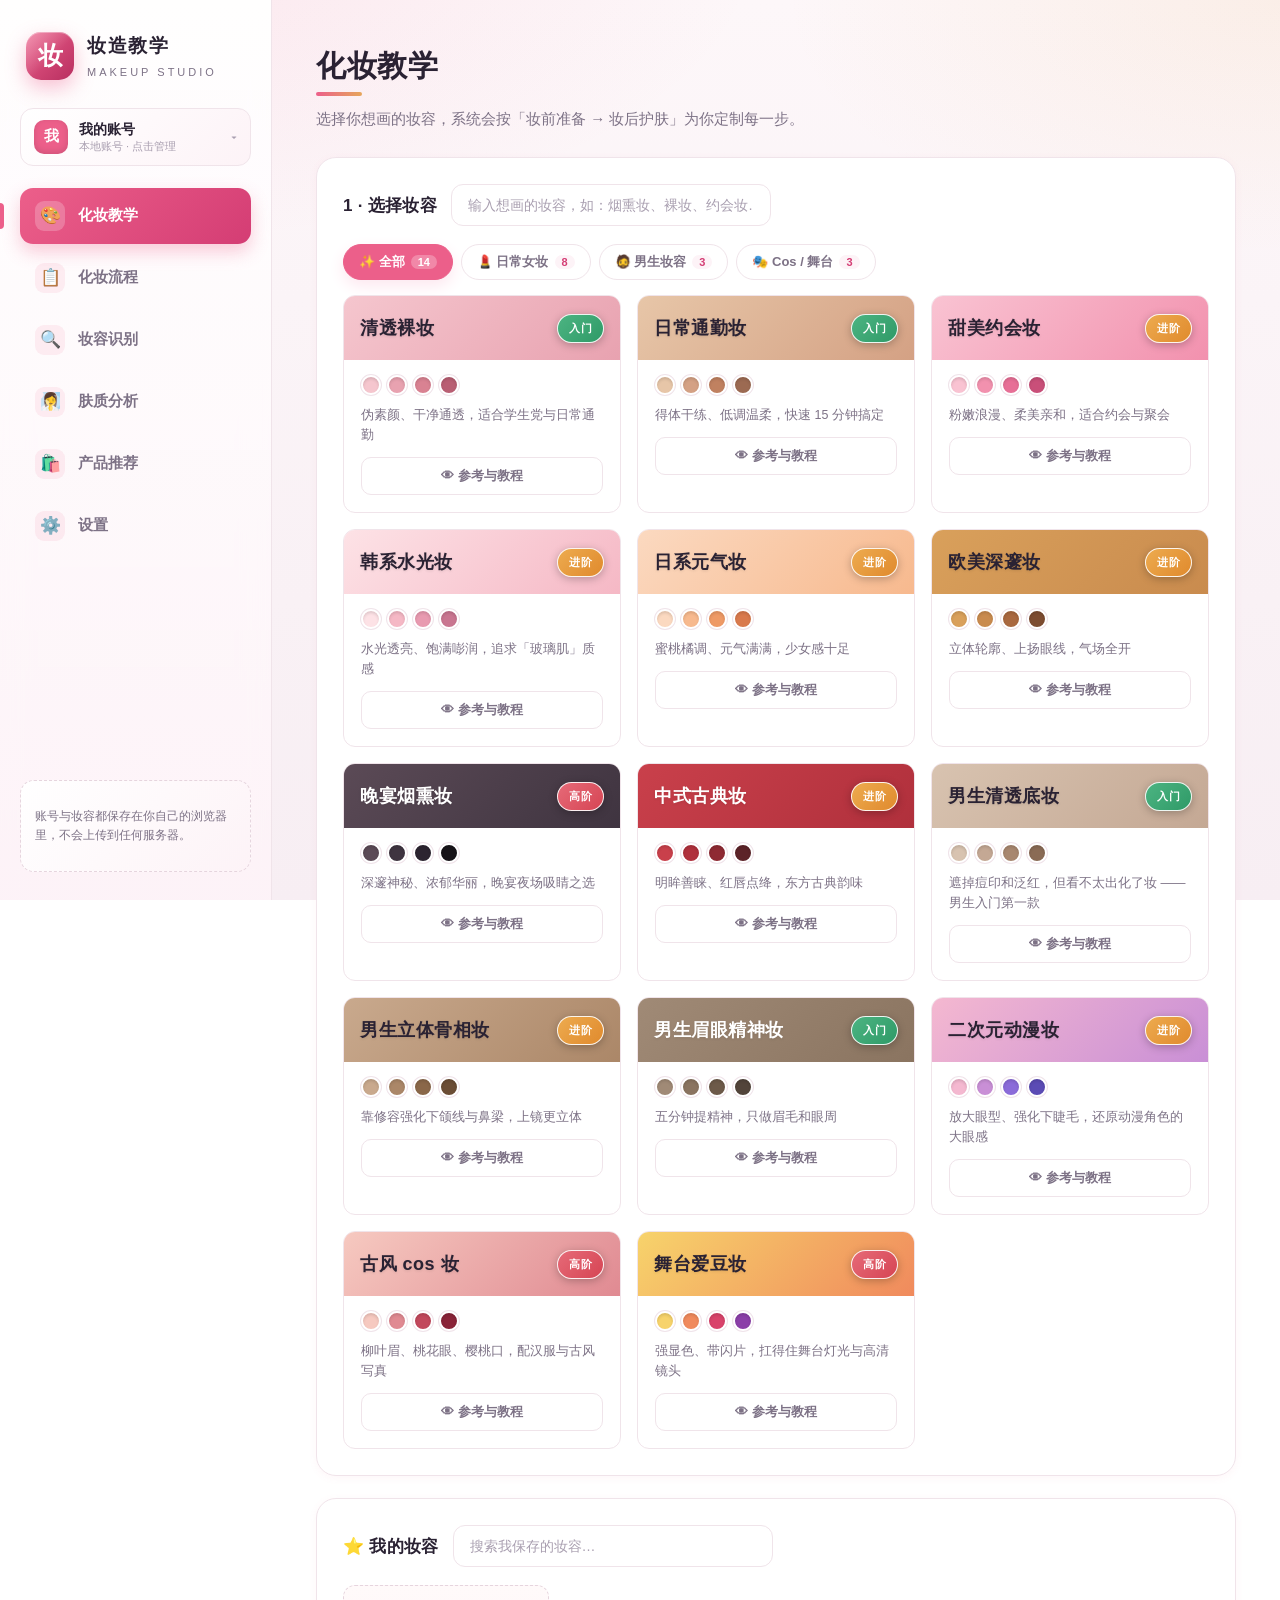
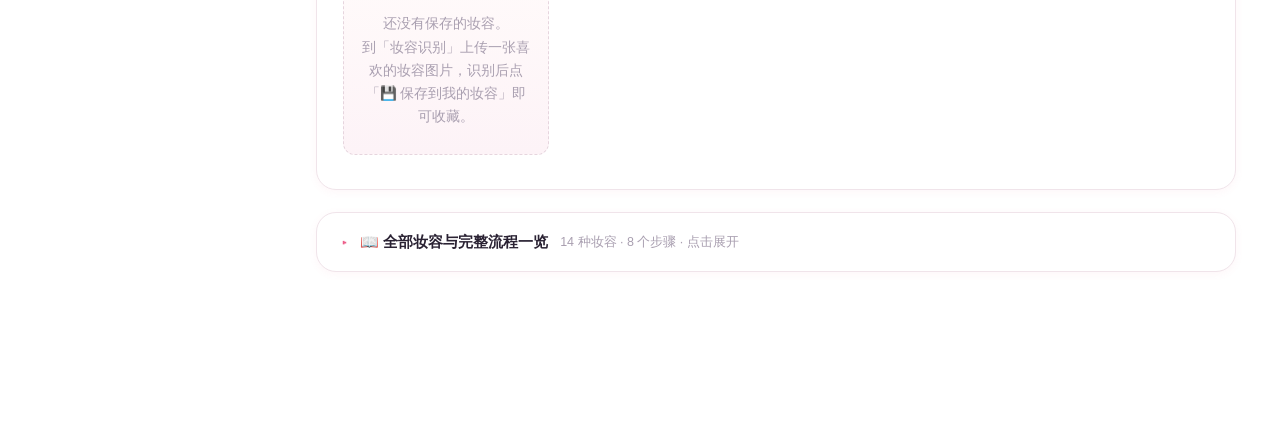
==== index.html @ 25039aab "界面主题扩到 12 套（新增蓝粉白/星空紫/薄荷绿/珊瑚红）并新增 3 种界面风格（圆润/利落/玻璃）；顺带修掉所有写死的粉色阴影与光晕，现在换主题整站配色完全跟随" ====
<!DOCTYPE html>
<html lang="zh-CN">
<head>
<meta charset="UTF-8" />
<meta name="viewport" content="width=device-width, initial-scale=1.0" />

<title>化妆教学｜妆前准备到妆后护肤完整步骤 · 妆容识别 · 肤质分析</title>
<meta name="description" content="免费化妆教学网站：从妆前准备、底妆、眉妆、眼妆、腮红修容、唇妆、定妆到妆后护肤，8 种妆容（裸妆/通勤妆/约会妆/水光妆/元气妆/欧美妆/烟熏妆/中式古典妆）分步图文教学，附公开视频。支持上传妆容图片识别风格、保存自己的妆容，上传脸部照片 + 肤质问卷生成定制方案。" />
<meta name="keywords" content="化妆教学,化妆步骤,新手化妆教程,妆前准备,底妆教程,眼妆教程,烟熏妆,裸妆,通勤妆,约会妆,韩系水光妆,中式古典妆,画眉教程,腮红修容,唇妆教程,定妆,卸妆步骤,妆后护肤,妆容识别,肤质分析,油皮化妆,干皮化妆,敏感肌化妆,妆容收藏" />
<meta name="author" content="妆 · 妆造教学" />
<meta name="robots" content="index, follow, max-image-preview:large" />
<meta name="theme-color" content="#ec5f8a" />
<meta name="format-detection" content="telephone=no" />

<!-- 部署后用 node set-domain.js https://你的域名 自动替换下面所有 https://makeup-studio-2ak.pages.dev -->
<link rel="canonical" href="https://makeup-studio-2ak.pages.dev/" />

<meta property="og:type" content="website" />
<meta property="og:site_name" content="妆 · 妆造教学" />
<meta property="og:title" content="化妆教学｜妆前准备到妆后护肤完整步骤 · 妆容识别 · 肤质分析" />
<meta property="og:description" content="8 种妆容分步图文教学，从妆前准备到妆后护肤全覆盖；支持妆容图片识别、收藏自己的妆容与肤质分析定制方案。" />
<meta property="og:url" content="https://makeup-studio-2ak.pages.dev/" />
<meta property="og:locale" content="zh_CN" />
<meta name="twitter:card" content="summary_large_image" />
<meta name="twitter:title" content="化妆教学｜从妆前准备到妆后护肤" />
<meta name="twitter:description" content="8 种妆容分步图文教学 + 妆容识别 + 肤质分析定制方案。" />

<link rel="icon" type="image/svg+xml" href="favicon.svg" />
<link rel="apple-touch-icon" href="favicon.svg" />
<link rel="stylesheet" href="styles.css" />
<script>
/* 尽早套用上次选的主题与界面风格，避免刷新时先闪一下默认样式。
   app.js 加载后还会再套一次（那里是权威来源）。 */
(function () {
  try {
    var accs = JSON.parse(localStorage.getItem('makeup_accounts_v1') || 'null');
    if (!accs || !accs.currentId) return;
    var ud = JSON.parse(localStorage.getItem('makeup_userdata_v1_' + accs.currentId) || 'null');
    var p = (ud && ud.prefs) || {};
    var r = document.documentElement;
    if (p.theme && p.theme !== 'rose') r.setAttribute('data-theme', p.theme);
    if (p.uiStyle && p.uiStyle !== 'soft') r.setAttribute('data-style', p.uiStyle);
  } catch (e) { /* 存储不可用时忽略 */ }
})();
</script>

<script type="application/ld+json">
{
  "@context": "https://schema.org",
  "@graph": [
    {
      "@type": "WebSite",
      "name": "妆 · 妆造教学",
      "alternateName": "化妆教学网站",
      "description": "从妆前准备到妆后护肤的完整化妆教学，含 8 种妆容分步图文、妆容识别、妆容收藏与肤质分析。",
      "inLanguage": "zh-CN",
      "url": "https://makeup-studio-2ak.pages.dev/"
    },
    {
      "@type": "WebApplication",
      "name": "妆 · 妆造教学",
      "applicationCategory": "LifestyleApplication",
      "operatingSystem": "Web",
      "inLanguage": "zh-CN",
      "description": "化妆分步教学、妆容风格识别、妆容收藏与肤质分析定制方案。",
      "offers": { "@type": "Offer", "price": "0", "priceCurrency": "CNY" }
    },
    {
      "@type": "HowTo",
      "name": "完整化妆流程：从妆前准备到妆后护肤",
      "description": "新手也能跟着做的八步化妆流程，每一步都有要点与贴士。",
      "inLanguage": "zh-CN",
      "totalTime": "PT40M",
      "step": [
        { "@type": "HowToStep", "position": 1, "name": "妆前准备", "text": "温和清洁后做好补水保湿，涂抹足量防晒，再用妆前乳打底，让后续底妆服帖持久。" },
        { "@type": "HowToStep", "position": 2, "name": "底妆", "text": "用美妆蛋少量多次上粉底，局部遮瑕黑眼圈与痘印，最后用散粉或蜜粉饼定妆。" },
        { "@type": "HowToStep", "position": 3, "name": "眉妆", "text": "梳理眉形后顺毛流描画，眉头浅眉尾深，用染眉膏或眉胶定型。" },
        { "@type": "HowToStep", "position": 4, "name": "眼妆", "text": "眼部打底后由浅到深晕染眼影，画内眼线并适度拉长眼尾，夹翘睫毛刷睫毛膏。" },
        { "@type": "HowToStep", "position": 5, "name": "腮红修容", "text": "在发际线、颧骨下方与下颌线扫修容，苹果肌上腮红，鼻梁与颧骨点高光。" },
        { "@type": "HowToStep", "position": 6, "name": "唇妆", "text": "润唇打底后勾勒唇形，从唇心向外上色并晕开，可叠涂制造层次。" },
        { "@type": "HowToStep", "position": 7, "name": "定妆收尾", "text": "距离面部 15-20cm 喷定妆喷雾，整体检查色差与对称度后局部补妆。" },
        { "@type": "HowToStep", "position": 8, "name": "妆后护肤", "text": "用眼唇卸妆液与卸妆油彻底卸妆，二次清洁后及时补水舒缓，夜间加强修护。" }
      ]
    }
  ]
}
</script>
</head>
<body>
<div class="app">
  <!-- 侧边导航 -->
  <aside class="sidebar" id="sidebar">
    <div class="brand">
      <div class="brand-logo">妆</div>
      <div class="brand-text">
        <h1>妆造教学</h1>
        <p>Makeup Studio</p>
      </div>
    </div>

    <!-- 本地账号切换 -->
    <button class="account-current" id="account-current" title="点击管理账号">
      <span class="account-avatar" id="account-avatar">我</span>
      <span class="account-meta">
        <b id="account-name">我的账号</b>
        <small>本地账号 · 点击管理</small>
      </span>
      <span class="account-caret">▾</span>
    </button>

    <nav class="nav">
      <button class="nav-item active" data-view="teach">
        <span class="nav-icon">🎨</span> 化妆教学
      </button>
      <button class="nav-item" data-view="process">
        <span class="nav-icon">📋</span> 化妆流程
      </button>
      <button class="nav-item" data-view="recognize">
        <span class="nav-icon">🔍</span> 妆容识别
      </button>
      <button class="nav-item" data-view="analysis">
        <span class="nav-icon">🧖‍♀️</span> 肤质分析
      </button>
      <button class="nav-item" data-view="shop">
        <span class="nav-icon">🛍️</span> 产品推荐
      </button>
      <button class="nav-item" data-view="settings">
        <span class="nav-icon">⚙️</span> 设置
      </button>
    </nav>

    <div class="sidebar-foot">
      <p>账号与妆容都保存在你自己的浏览器里，不会上传到任何服务器。</p>
    </div>
  </aside>

  <!-- 主内容 -->
  <main class="main">
    <!-- 教学视图 -->
    <section class="view active" id="view-teach">
      <div class="page-head">
        <h2>化妆教学</h2>
        <p class="sub">选择你想画的妆容，系统会按「妆前准备 → 妆后护肤」为你定制每一步。</p>
      </div>

      <!-- 选妆 -->
      <div class="card" id="look-picker">
        <div class="card-title">
          <h3>1 · 选择妆容</h3>
          <input type="text" id="look-search" class="input search" placeholder="输入想画的妆容，如：烟熏妆、裸妆、约会妆…" />
        </div>
        <div class="look-tabs" id="look-tabs"></div>
        <div class="look-grid" id="look-grid"></div>
      </div>

      <!-- 我的妆容 -->
      <div class="card" id="my-looks-card">
        <div class="card-title">
          <h3>⭐ 我的妆容</h3>
          <input type="text" id="my-look-search" class="input search" placeholder="搜索我保存的妆容…" />
        </div>
        <div class="my-looks-grid" id="my-looks-grid"></div>
        <p class="hint" id="my-looks-hint"></p>
      </div>

      <!-- 教学流程 -->
      <div class="card hidden" id="teaching-panel">
        <div class="teach-head">
          <div>
            <h3 id="teach-look-name">妆容名称</h3>
            <p id="teach-look-meta" class="sub"></p>
          </div>
          <div class="teach-actions">
            <button class="btn ghost" id="btn-preview-current">👁 参考图与教程</button>
          </div>
        </div>
        <div class="look-intro" id="teach-look-intro"></div>
        <div class="palette-row" id="teach-palette"></div>
        <div class="tut-strip" id="teach-tutorials"></div>
        <div class="aid-bar" id="aid-bar"></div>
        <div class="stage-tabs" id="stage-tabs"></div>
        <div id="stage-content"></div>
        <div class="stage-nav">
          <button class="btn ghost" id="btn-prev">← 上一步</button>
          <div class="stage-progress" id="stage-progress"></div>
          <button class="btn primary" id="btn-next">下一步 →</button>
        </div>
      </div>

      <!-- 新手通用技巧 -->
      <div class="card hidden" id="tips-card"></div>

      <!-- 购物清单（按当前妆容生成） -->
      <div class="card hidden" id="shop-card"></div>

      <!-- SEO-OVERVIEW:START -->
<details class="seo-fold">
  <summary>
    <span class="seo-fold-title">📖 全部妆容与完整流程一览</span>
    <span class="seo-fold-sub">14 种妆容 · 8 个步骤 · 点击展开</span>
  </summary>
  <div class="seo-overview" id="overview">
  <h4 class="ov-h">八种妆容风格</h4>
  <div class="ov-looks">
    <article class="ov-look">
      <div class="ov-look-band" style="background:linear-gradient(135deg,#f5c6ce,#e8a2b0)"></div>
      <div class="ov-look-body">
        <h5>清透裸妆 <small>Natural / No-Makeup</small></h5>
        <p class="ov-tag">伪素颜、干净通透，适合学生党与日常通勤</p>
        <p class="ov-desc">弱化色彩、突出皮肤本身的清透感，讲究「看似没画、气色很好」。</p>
        <p class="ov-meta">难度：入门 ｜ 适合：上学 / 上班 / 见长辈</p>
        <p class="ov-eco">配色：#f5c6ce · #e8a2b0 · #d98292 · #b95f73</p>
      </div>
    </article>
    <article class="ov-look">
      <div class="ov-look-band" style="background:linear-gradient(135deg,#e7c6a8,#d4a184)"></div>
      <div class="ov-look-body">
        <h5>日常通勤妆 <small>Daily Office</small></h5>
        <p class="ov-tag">得体干练、低调温柔，快速 15 分钟搞定</p>
        <p class="ov-desc">大地色系为主，强调精神气与亲和力，耐看又不出错。</p>
        <p class="ov-meta">难度：入门 ｜ 适合：上班 / 面试 / 商务场合</p>
        <p class="ov-eco">配色：#e7c6a8 · #d4a184 · #c08160 · #9c6a52</p>
      </div>
    </article>
    <article class="ov-look">
      <div class="ov-look-band" style="background:linear-gradient(135deg,#f9c3d2,#f291ae)"></div>
      <div class="ov-look-body">
        <h5>甜美约会妆 <small>Sweet Date</small></h5>
        <p class="ov-tag">粉嫩浪漫、柔美亲和，适合约会与聚会</p>
        <p class="ov-desc">以粉色、珊瑚色为主，营造温柔甜美的氛围感。</p>
        <p class="ov-meta">难度：进阶 ｜ 适合：约会 / 聚会 / 拍照</p>
        <p class="ov-eco">配色：#f9c3d2 · #f291ae · #e76f96 · #c94f79</p>
      </div>
    </article>
    <article class="ov-look">
      <div class="ov-look-band" style="background:linear-gradient(135deg,#fde2e6,#f5b8c5)"></div>
      <div class="ov-look-body">
        <h5>韩系水光妆 <small>Korean Glass Skin</small></h5>
        <p class="ov-tag">水光透亮、饱满嘭润，追求「玻璃肌」质感</p>
        <p class="ov-desc">核心是光泽感底妆，配上低饱和粉调与饱满唇色，减龄又显嫩。</p>
        <p class="ov-meta">难度：进阶 ｜ 适合：日常 / 约会 / 上镜</p>
        <p class="ov-eco">配色：#fde2e6 · #f5b8c5 · #e89ab0 · #c97590</p>
      </div>
    </article>
    <article class="ov-look">
      <div class="ov-look-band" style="background:linear-gradient(135deg,#fbd9c0,#f7b98e)"></div>
      <div class="ov-look-body">
        <h5>日系元气妆 <small>Japanese Genki</small></h5>
        <p class="ov-tag">蜜桃橘调、元气满满，少女感十足</p>
        <p class="ov-desc">以蜜桃、珊瑚橘为主，眼下腮红是灵魂，可爱又元气。</p>
        <p class="ov-meta">难度：进阶 ｜ 适合：日常 / 出行 / 拍照</p>
        <p class="ov-eco">配色：#fbd9c0 · #f7b98e · #ee9a66 · #d97a4d</p>
      </div>
    </article>
    <article class="ov-look">
      <div class="ov-look-band" style="background:linear-gradient(135deg,#d9a05b,#c98b4e)"></div>
      <div class="ov-look-body">
        <h5>欧美深邃妆 <small>Western Glam</small></h5>
        <p class="ov-tag">立体轮廓、上扬眼线，气场全开</p>
        <p class="ov-desc">强调骨骼感与轮廓，古铜色眼影+上扬眼线+裸唇是经典公式。</p>
        <p class="ov-meta">难度：进阶 ｜ 适合：派对 / 街拍 / 舞台</p>
        <p class="ov-eco">配色：#d9a05b · #c98b4e · #a9683f · #7d4c30</p>
      </div>
    </article>
    <article class="ov-look">
      <div class="ov-look-band" style="background:linear-gradient(135deg,#5b4a56,#3f3440)"></div>
      <div class="ov-look-body">
        <h5>晚宴烟熏妆 <small>Smokey Evening</small></h5>
        <p class="ov-tag">深邃神秘、浓郁华丽，晚宴夜场吸睛之选</p>
        <p class="ov-desc">以黑、灰、深棕等深色层层晕染，打造神秘深邃的烟熏效果。</p>
        <p class="ov-meta">难度：高阶 ｜ 适合：晚宴 / 派对 / 夜场</p>
        <p class="ov-eco">配色：#5b4a56 · #3f3440 · #2c2430 · #181419</p>
      </div>
    </article>
    <article class="ov-look">
      <div class="ov-look-band" style="background:linear-gradient(135deg,#c9404b,#b0303c)"></div>
      <div class="ov-look-body">
        <h5>中式古典妆 <small>Chinese Classical</small></h5>
        <p class="ov-tag">明眸善睐、红唇点绛，东方古典韵味</p>
        <p class="ov-desc">以朱红、绛红为主，眉若远山、唇似点绛，端庄明艳。</p>
        <p class="ov-meta">难度：进阶 ｜ 适合：汉服 / 国风 / 拍摄 / 舞台</p>
        <p class="ov-eco">配色：#c9404b · #b0303c · #8f2a33 · #5c2328</p>
      </div>
    </article>
    <article class="ov-look">
      <div class="ov-look-band" style="background:linear-gradient(135deg,#d8c3b0,#c4a894)"></div>
      <div class="ov-look-body">
        <h5>男生清透底妆 <small>Men&#39;s Natural Base</small></h5>
        <p class="ov-tag">遮掉痘印和泛红，但看不太出化了妆 —— 男生入门第一款</p>
        <p class="ov-desc">男生底妆的目标不是「变白」，而是把肤色拉匀、把痘印和红血丝压下去，保留皮肤本来的质感和男性化的哑光感。</p>
        <p class="ov-meta">难度：入门 ｜ 适合：日常 / 上课 / 面试 / 证件照</p>
        <p class="ov-eco">配色：#d8c3b0 · #c4a894 · #a8876f · #8a6b55</p>
      </div>
    </article>
    <article class="ov-look">
      <div class="ov-look-band" style="background:linear-gradient(135deg,#c9a98d,#ab8768)"></div>
      <div class="ov-look-body">
        <h5>男生立体骨相妆 <small>Men&#39;s Contour / Bone Structure</small></h5>
        <p class="ov-tag">靠修容强化下颌线与鼻梁，上镜更立体</p>
        <p class="ov-desc">用阴影重塑面部结构：压下颌线、收颧骨、加深鼻影。核心是「看不出修容痕迹，只觉得脸更立体」。</p>
        <p class="ov-meta">难度：进阶 ｜ 适合：拍照 / 上镜 / 舞台 / 婚礼</p>
        <p class="ov-eco">配色：#c9a98d · #ab8768 · #8a6749 · #6b4d35</p>
      </div>
    </article>
    <article class="ov-look">
      <div class="ov-look-band" style="background:linear-gradient(135deg,#a08a76,#8a7460)"></div>
      <div class="ov-look-body">
        <h5>男生眉眼精神妆 <small>Men&#39;s Brow &amp; Eye</small></h5>
        <p class="ov-tag">五分钟提精神，只做眉毛和眼周</p>
        <p class="ov-desc">最省事的男生妆容：不碰底妆，只把眉毛修干净、眼周压一压，气色立刻不一样。</p>
        <p class="ov-meta">难度：入门 ｜ 适合：上班 / 面试 / 见客户 / 熬夜后</p>
        <p class="ov-eco">配色：#a08a76 · #8a7460 · #6d5a49 · #52443a</p>
      </div>
    </article>
    <article class="ov-look">
      <div class="ov-look-band" style="background:linear-gradient(135deg,#f4b8d0,#c98fd6)"></div>
      <div class="ov-look-body">
        <h5>二次元动漫妆 <small>Anime / 2D Cosplay</small></h5>
        <p class="ov-tag">放大眼型、强化下睫毛，还原动漫角色的大眼感</p>
        <p class="ov-desc">动漫角色的眼睛占脸比例远大于真人，所以这款妆的核心是「把眼睛做成两倍大」，同时靠修容把脸收小。</p>
        <p class="ov-meta">难度：进阶 ｜ 适合：漫展 / 角色扮演 / 动漫写真</p>
        <p class="ov-eco">配色：#f4b8d0 · #c98fd6 · #8b6bd9 · #5b4bb5</p>
      </div>
    </article>
    <article class="ov-look">
      <div class="ov-look-band" style="background:linear-gradient(135deg,#f6c9c0,#e08a92)"></div>
      <div class="ov-look-body">
        <h5>古风 cos 妆 <small>Chinese Historical Cosplay</small></h5>
        <p class="ov-tag">柳叶眉、桃花眼、樱桃口，配汉服与古风写真</p>
        <p class="ov-desc">中式古典审美的三件套：细长的柳叶眉、上挑的桃花眼、小巧的樱桃口 —— 和现代妆的「大眼嘟嘟唇」正好相反。</p>
        <p class="ov-meta">难度：高阶 ｜ 适合：古风cos / 汉服活动 / 国风摄影</p>
        <p class="ov-eco">配色：#f6c9c0 · #e08a92 · #c2485c · #8a2338</p>
      </div>
    </article>
    <article class="ov-look">
      <div class="ov-look-band" style="background:linear-gradient(135deg,#f7d36b,#f08a5d)"></div>
      <div class="ov-look-body">
        <h5>舞台爱豆妆 <small>Stage Idol</small></h5>
        <p class="ov-tag">强显色、带闪片，扛得住舞台灯光与高清镜头</p>
        <p class="ov-desc">舞台灯会把颜色吃掉一大半，所以这款妆的关键是「比日常浓一倍」：显色度、闪片、定妆全部拉满。</p>
        <p class="ov-meta">难度：高阶 ｜ 适合：舞台演出 / 应援 / 拍视频 / 直播</p>
        <p class="ov-eco">配色：#f7d36b · #f08a5d · #d9436b · #8b3fa8</p>
      </div>
    </article>
  </div>
  <h4 class="ov-h">完整化妆流程（8 步）</h4>
  <div class="ov-stages">
    <article class="ov-stage">
      <h5>1. 🧴 妆前准备</h5>
      <p class="ov-intro">干净的底子是妆容服帖持久的前提。妆前核心是「清洁 → 保湿 → 防晒 → 妆前乳」，做好这四步，后续底妆才不易卡粉、脱妆。</p>
      <ol>
        <li><b>温和清洁</b>：用与肤质匹配的洁面产品洗去油脂与灰尘，水温接近体温即可。 <i>（贴士：干皮晨间可用清水，避免过度清洁破坏屏障。）</i></li>
        <li><b>补水保湿</b>：依次使用化妆水、精华、乳液或面霜，让皮肤喝饱水、保持柔软。 <i>（贴士：起皮处可用湿敷或补水面膜急救，妆前敷 5–10 分钟即可。）</i></li>
        <li><b>防晒隔离</b>：出门前涂足量防晒（约一元硬币大小），等待成膜后再上底妆。 <i>（贴士：防晒是抗老与防暗沉的第一道防线，四季都要涂。）</i></li>
        <li><b>妆前乳打底</b>：根据需求选择控油、保湿或填毛孔型妆前乳，局部或全脸薄涂。 <i>（贴士：油皮涂 T 区控油款，干皮全脸保湿款，毛孔粗大处用平滑款。）</i></li>
      </ol>
      <p class="ov-meta">所需产品：温和洁面、化妆水、精华、乳液/面霜、防晒霜、妆前乳</p>
    </article>
    <article class="ov-stage">
      <h5>2. 🧏 底妆</h5>
      <p class="ov-intro">底妆追求「自然、均匀、服帖」。少量多次是铁律，宁可薄涂叠加，也不要一次上厚导致假面。</p>
      <ol>
        <li><b>粉底 / 气垫</b>：用美妆蛋或粉底刷，从面中向外轻拍推开，少量多次叠加。 <i>（贴士：脖子与下颌衔接处要自然过渡，避免色差。）</i></li>
        <li><b>遮瑕</b>：用遮瑕液点涂黑眼圈、痘印、鼻翼泛红等位置，指腹或小刷子晕开。 <i>（贴士：遮黑眼圈用比粉底亮半号的色，痘印用与肤色一致的色。）</i></li>
        <li><b>定妆</b>：用散粉或蜜粉饼轻扫全脸，重点按压易出油的 T 区。 <i>（贴士：干皮可用「轻扫不厚压」，或用定妆喷雾替代散粉。）</i></li>
      </ol>
      <p class="ov-meta">所需产品：粉底液/气垫、遮瑕液、散粉/蜜粉饼、美妆蛋/粉底刷</p>
    </article>
    <article class="ov-stage">
      <h5>3. ✏️ 眉妆</h5>
      <p class="ov-intro">眉毛决定五官的神态与精气神。先用眉刷梳理，再顺着毛流描画，前浅后深更自然。</p>
      <ol>
        <li><b>修整眉形</b>：用眉刷梳理，修去杂毛，确定眉头、眉峰、眉尾三点位置。 <i>（贴士：眉头与鼻翼对齐，眉峰在瞳孔外侧，眉尾在鼻翼-眼尾延长线上。）</i></li>
        <li><b>描画填充</b>：用眉笔或眉粉顺毛流一笔笔填充，眉尾略深、眉头略浅。 <i>（贴士：颜色比发色浅一个色号更柔和自然。）</i></li>
        <li><b>定型整理</b>：用染眉膏或透明眉胶顺刷，让眉毛服帖、颜色统一。 <i>（贴士：染发的人可选与发色相近的染眉膏。）</i></li>
      </ol>
      <p class="ov-meta">所需产品：眉笔、眉粉、染眉膏/眉胶、眉刷</p>
    </article>
    <article class="ov-stage">
      <h5>4. 👁️ 眼妆</h5>
      <p class="ov-intro">眼妆是妆容的灵魂。由浅到深层层晕染，眼线与睫毛负责放大双眼，讲究「过渡自然、不显脏」。</p>
      <ol>
        <li><b>眼影打底</b>：先在眼皮涂一层眼部打底或浅色打底眼影，让后续颜色更显色持久。 <i>（贴士：打底可遮盖眼皮暗沉，也让眼影更均匀。）</i></li>
        <li><b>铺色与晕染</b>：浅色大面积铺在眼窝，主色加深眼尾，深色贴着眼线根部小范围晕染。 <i>（贴士：每次少量取粉、抖掉余粉，用干净刷子晕开边界。）</i></li>
        <li><b>眼线</b>：沿睫毛根部画内眼线，眼尾可轻微拉长，营造神采。 <i>（贴士：新手先用眼线胶笔或深色眼影代替眼线液，更易掌控。）</i></li>
        <li><b>睫毛</b>：夹翘睫毛后刷睫毛膏，也可贴假睫毛放大双眼。 <i>（贴士：睫毛膏以 Z 字型从根部向上刷，避免结块苍蝇腿。）</i></li>
      </ol>
      <p class="ov-meta">所需产品：眼部打底、眼影盘、眼线笔/眼线液、睫毛夹、睫毛膏、假睫毛</p>
    </article>
    <article class="ov-stage">
      <h5>5. 🍑 腮红修容</h5>
      <p class="ov-intro">修容塑造立体感，腮红提升气色，高光点睛提亮。三者结合能让脸型更精致、更有元气。</p>
      <ol>
        <li><b>修容</b>：在发际线、颧骨下方、下颌线扫上修容，增强轮廓立体感。 <i>（贴士：少量多次，避免出现明显的色块边界。）</i></li>
        <li><b>腮红</b>：微笑找到苹果肌，从中间向外轻扫腮红，颜色自然融入肤色。 <i>（贴士：不同脸型腮红位置不同：圆脸斜向上扫，长脸横扫苹果肌。）</i></li>
        <li><b>高光</b>：在鼻梁、眉骨、颧骨最高点、唇峰轻扫高光，提升立体光泽。 <i>（贴士：高光宜少量，油皮可只在局部点睛。）</i></li>
      </ol>
      <p class="ov-meta">所需产品：修容粉/膏、腮红、高光、斜角刷</p>
    </article>
    <article class="ov-stage">
      <h5>6. 💄 唇妆</h5>
      <p class="ov-intro">唇妆为妆容定调。先做好唇部打底保湿，再用唇线或唇刷勾勒，颜色才能饱满持久。</p>
      <ol>
        <li><b>唇部打底</b>：先涂润唇膏软化死皮，再用遮瑕或粉底弱化唇周边缘。 <i>（贴士：干裂起皮可先用温热毛巾敷唇再轻轻去角质。）</i></li>
        <li><b>勾勒唇形</b>：用唇线笔或唇刷描出唇形，可微调唇峰与唇缘。 <i>（贴士：唇形不对称可借唇线稍作矫正。）</i></li>
        <li><b>上色叠加</b>：从唇心向外涂抹口红或唇釉，抿唇均匀，可叠涂制造层次。 <i>（贴士：先点涂再晕开，比直接满涂更自然、更持久。）</i></li>
      </ol>
      <p class="ov-meta">所需产品：润唇膏、唇线笔、口红/唇釉、唇刷</p>
    </article>
    <article class="ov-stage">
      <h5>7. ✨ 定妆收尾</h5>
      <p class="ov-intro">最后一步让妆容「焊」在脸上。定妆喷雾锁住妆面，再整体检查、局部补色即可出门。</p>
      <ol>
        <li><b>定妆喷雾</b>：距离面部约 15–20cm 均匀喷上定妆喷雾，静待成膜。 <i>（贴士：喷雾可分「保湿型」与「控油持妆型」，按肤质选择。）</i></li>
        <li><b>整体检查</b>：照镜子检查色差、晕染、对称度，局部修补。 <i>（贴士：用散粉补 T 区，用唇膏补唇色，随身携带以备补妆。）</i></li>
        <li><b>补妆工具</b>：携带吸油纸、粉饼、口红等，方便外出随时补妆。 <i>（贴士：吸油后用粉饼轻压补妆，比直接叠粉更自然。）</i></li>
      </ol>
      <p class="ov-meta">所需产品：定妆喷雾、散粉、吸油纸、便携粉饼、口红</p>
    </article>
    <article class="ov-stage">
      <h5>8. 🧖‍♀️ 妆后护肤</h5>
      <p class="ov-intro">卸妆是护肤的第一步。妆容残留会堵塞毛孔、引发闭口与暗沉，因此「彻底卸妆 + 温和清洁 + 舒缓补水」缺一不可。</p>
      <ol>
        <li><b>卸妆</b>：用眼唇卸妆液卸眼唇，再用卸妆油/膏/水全脸卸除彩妆，乳化彻底后冲洗。 <i>（贴士：防水彩妆需用油性卸妆产品，眼唇务必单独用专用卸妆液。）</i></li>
        <li><b>二次清洁</b>：卸妆后用温和洁面再次清洁，避免卸妆产品残留。 <i>（贴士：避免反复过度清洁，洗后不紧绷为佳。）</i></li>
        <li><b>舒缓补水</b>：及时涂抹爽肤水、精华、面霜，或敷补水面膜舒缓肌肤。 <i>（贴士：卸妆后 10 分钟内护肤，锁水效果更好。）</i></li>
        <li><b>夜间修护</b>：根据肤质叠加修护精华、眼霜与晚霜，帮助肌肤夜间修复。 <i>（贴士：敏感肌可选含神经酰胺、积雪草等舒缓成分的产品。）</i></li>
      </ol>
      <p class="ov-meta">所需产品：眼唇卸妆液、卸妆油/膏/水、温和洁面、爽肤水、精华/面霜、补水面膜</p>
    </article>
  </div>
  </div>
</details>
      <!-- SEO-OVERVIEW:END -->
    </section>

    <!-- 化妆流程视图（独立大板块） -->
    <section class="view" id="view-process">
      <div class="page-head">
        <h2>化妆流程</h2>
        <p class="sub">从妆前准备到妆后护肤的完整 8 步。按顺序读完就是一套标准流程，可指定妆容看定制做法。</p>
      </div>

      <div class="card">
        <div class="card-title">
          <h3>按妆容查看</h3>
          <span class="hint">选一个妆容，下面每一步都会换成该妆容的定制做法；不选则显示标准流程。</span>
        </div>
        <div class="proc-look-row" id="proc-look-row"></div>
      </div>

      <nav class="proc-nav" id="proc-nav"></nav>
      <div id="process-content"></div>
    </section>

    <!-- 识别视图 -->
    <section class="view" id="view-recognize">
      <div class="page-head">
        <h2>妆容识别</h2>
        <p class="sub">上传一张妆容图片，识别它的风格与配色，并给出对应教学。识别后可以保存到「我的妆容」。</p>
      </div>

      <div class="card">
        <div class="card-title"><h3>上传妆容图片</h3></div>
        <label class="dropzone" id="drop-recognize">
          <input type="file" accept="image/*" id="file-recognize" hidden />
          <div class="dropzone-inner">
            <div class="dropzone-icon">🖼️</div>
            <p><strong>点击选择</strong> 或拖拽图片到此处</p>
            <p class="hint">支持 JPG / PNG / WebP，演示模式会分析图片主色调与明暗</p>
          </div>
        </label>
        <div class="preview-row hidden" id="recognize-preview">
          <img id="recognize-img" alt="待识别图片" />
          <div class="preview-actions">
            <button class="btn primary" id="btn-recognize">✨ 开始识别</button>
            <button class="btn ghost" id="btn-save-look">💾 保存到我的妆容</button>
            <button class="btn ghost" id="btn-clear-recognize">清除</button>
          </div>
        </div>
        <div id="recognize-status" class="status hidden"></div>
        <div id="recognize-result" class="result hidden"></div>
      </div>
    </section>

    <!-- 肤质分析视图 -->    <section class="view" id="view-analysis">
      <div class="page-head">
        <h2>肤质分析</h2>
        <p class="sub">上传你的脸部照片并回答几个问题，系统会分析皮肤状态并灵活调整妆容与护肤建议。</p>
      </div>

      <div class="card hidden" id="skin-profile-card">
        <div class="card-title">
          <h3>📌 已保存的肤质档案</h3>
          <button class="btn ghost" id="btn-recommend">🎯 看适合我的妆容</button>
          <button class="btn ghost" id="btn-clear-profile">清除档案</button>
        </div>
        <div id="skin-profile-body"></div>
      </div>

      <!-- 妆容推荐（肤质档案 + 照片分析） -->
      <div class="card hidden" id="recommend-card">
        <div class="card-title">
          <h3>🎯 适合你的妆容</h3>
          <span class="hint">根据你的肤质档案 + 面部照片分析</span>
        </div>
        <div id="recommend-body"></div>
      </div>

      <div class="card">
        <div class="card-title"><h3>第一步 · 上传脸部照片</h3></div>
        <label class="dropzone" id="drop-face">
          <input type="file" accept="image/*" id="file-face" hidden />
          <div class="dropzone-inner">
            <div class="dropzone-icon">🧖‍♀️</div>
            <p><strong>点击选择</strong> 或拖拽正脸照片（自然光、素颜或淡妆最佳）</p>
            <p class="hint">照片仅在本机处理，不会上传到任何服务器（除非你配置了云端 API）</p>
          </div>
        </label>
        <div class="preview-row hidden" id="face-preview">
          <img id="face-img" alt="脸部照片" />
          <div class="preview-actions">
            <button class="btn ghost" id="btn-clear-face">清除</button>
          </div>
        </div>
      </div>

      <div class="card">
        <div class="card-title"><h3>第二步 · 回答肤质问题</h3></div>
        <form id="quiz-form" class="quiz"></form>
        <div class="actions">
          <button class="btn primary" id="btn-analyze">🧪 生成分析报告</button>
        </div>
        <div id="analysis-status" class="status hidden"></div>
        <div id="analysis-result" class="result hidden"></div>
      </div>

      <!-- 肤质自测（默认折叠，想测再展开） -->
      <details class="card guide-card" id="skin-guide-card">
        <summary class="guide-summary">
          <span class="guide-icon">🤔</span>
          <span class="guide-text">
            <b>不确定自己是什么肤质？</b>
            <small>3 种实测方法 · 比凭感觉猜准得多 · 点击展开</small>
          </span>
          <span class="guide-arrow">▾</span>
        </summary>
        <div id="skin-guide-body" class="guide-body"></div>
      </details>
    </section>

    <!-- 产品推荐 / 品类详情视图 -->
    <section class="view" id="view-shop">
      <div class="page-head">
        <h2 id="shop-title">🛍️ 产品推荐</h2>
        <p class="sub" id="shop-sub">按品类查看具体产品，含推荐理由、优缺点与各平台购买链接。</p>
      </div>

      <!-- 总预算搭配 -->
      <div class="card" id="budget-card"></div>

      <!-- 品类目录（未选中具体品类时显示） -->
      <div class="card" id="shop-catalog-card">
        <div class="card-title">
          <h3>全部品类</h3>
          <span class="hint" id="shop-cat-hint"></span>
        </div>
        <div id="shop-catalog"></div>
      </div>

      <!-- 某品类的全部产品 -->
      <div class="card hidden" id="shop-detail-card">
        <div class="card-title">
          <button class="btn ghost" id="btn-shop-back">← 返回全部品类</button>
          <h3 id="shop-detail-title"></h3>
        </div>
        <div class="shop-toolbar" id="shop-toolbar"></div>
        <div id="shop-detail-body"></div>
      </div>
    </section>

    <!-- 设置视图 -->
    <section class="view" id="view-settings">
      <div class="page-head">
        <h2>设置</h2>
        <p class="sub">管理本地账号与数据，并配置 AI 识图接口。留空则使用内置演示模式（本地、离线、无需密钥）。</p>
      </div>

      <div class="card">
        <div class="card-title">
          <h3>🎨 个性化</h3>
          <span class="hint">选好之后，教学步骤会自动给出针对你的调整</span>
        </div>
        <div id="personalize-body"></div>
      </div>

      <div class="card">
        <div class="card-title"><h3>👤 账号与数据</h3></div>
        <div class="account-row" id="settings-account-row"></div>
        <div class="storage-meter">
          <div class="meter"><i id="storage-bar"></i></div>
          <p class="hint" id="storage-text"></p>
        </div>
        <div class="actions">
          <button class="btn primary" id="btn-manage-accounts">管理账号</button>
        </div>
        <div class="tips-box">
          <h4>关于数据存储</h4>
          <ul>
            <li>账号与数据都保存在<strong>你当前浏览器</strong>里（localStorage），不会上传到服务器。</li>
            <li>换设备、换浏览器、或清除浏览器数据后，账号和保存的妆容会丢失。</li>
            <li>想要跨设备同步，需要接入云端数据库（Cloudflare D1），见 <code>DEPLOY.md</code>。</li>
          </ul>
        </div>
      </div>

      <div class="card">
        <div class="card-title"><h3>AI 识别模式</h3></div>
        <div class="field-row">
          <label class="radio"><input type="radio" name="ai-mode" value="auto" checked /> 自动（已配置 API 则用真实识别，否则用演示模式）</label>
          <label class="radio"><input type="radio" name="ai-mode" value="demo" /> 仅演示模式（离线）</label>
          <label class="radio"><input type="radio" name="ai-mode" value="api" /> 仅真实 API</label>
        </div>
      </div>

      <div class="card">
        <div class="card-title"><h3>视觉模型接口</h3></div>
        <div class="form-grid">
          <label class="field">
            <span>供应商预设</span>
            <select id="cfg-provider" class="input">
              <option value="cloudflare">本站服务器（Cloudflare 代理）</option>
              <option value="deepseek-local">DeepSeek 本地代理</option>
              <option value="deepseek">DeepSeek 官方 API（直连）</option>
              <option value="openai">OpenAI</option>
              <option value="qwen">阿里云通义千问 (DashScope)</option>
              <option value="gemini">Google Gemini</option>
              <option value="custom">自定义（OpenAI 兼容接口）</option>
            </select>
          </label>
          <label class="field">
            <span>API Key</span>
            <span class="key-wrap">
              <input type="password" id="cfg-key" class="input" placeholder="sk-…（DeepSeek 平台的 API Key）" />
              <button class="key-btn" id="btn-eye-key" type="button" title="显示 / 隐藏已保存的 Key">👁 显示</button>
              <button class="key-btn" id="btn-copy-key" type="button" title="复制到剪贴板">复制</button>
            </span>
            <small id="cfg-key-hint" class="field-hint"></small>
          </label>
          <label class="field full">
            <span>接口地址 Base URL</span>
            <input type="text" id="cfg-base" class="input" placeholder="http://127.0.0.1:8787/v1" />
          </label>
          <label class="field">
            <span>模型名称 Model</span>
            <input type="text" id="cfg-model" class="input" placeholder="deepseek-flash" />
          </label>
          <label class="field">
            <span>访问口令 <small class="field-hint-inline">（本站服务器专用，选填）</small></span>
            <input type="password" id="cfg-access" class="input" placeholder="部署时设置的 ACCESS_CODE" />
          </label>
        </div>
        <div class="actions">
          <button class="btn primary" id="btn-save-cfg">💾 保存配置</button>
          <button class="btn ghost" id="btn-test-cfg">🔌 测试连接</button>
          <button class="btn ghost" id="btn-reset-cfg">恢复默认</button>
        </div>
        <div id="cfg-status" class="hint"></div>
        <div class="tips-box">
          <h4>接口说明</h4>
          <ul>
            <li><b>本站服务器（Cloudflare 代理）</b>：公网版默认。Base <code>/api</code>，模型 <code>deepseek-flash</code>，
              API Key 放在 Cloudflare 环境变量里，浏览器无需填写。若部署时设了 <code>ACCESS_CODE</code>，请填在「访问口令」。</li>
            <li><b>DeepSeek 本地代理</b>：本地版默认。先双击 <code>start.bat</code> 启动本地服务，Base 填
              <code>http://127.0.0.1:8787/v1</code>，模型 <code>deepseek-flash</code>。可绕过浏览器跨域限制。</li>
            <li><b>DeepSeek 官方 API（直连）</b>：Base <code>https://api.deepseek.com</code>，模型 <code>deepseek-flash</code>。
              无需服务，但浏览器直连可能被跨域（CORS）拦截。</li>
            <li><b>OpenAI</b>：Base <code>https://api.openai.com/v1</code>，模型如 <code>gpt-4o-mini</code> / <code>gpt-4o</code>。</li>
            <li><b>通义千问</b>：Base <code>https://dashscope.aliyuncs.com/compatible-mode/v1</code>，模型 <code>qwen-vl-max</code>。</li>
            <li><b>Gemini</b>：Base 无需填写，模型如 <code>gemini-1.5-flash</code>。</li>
          </ul>
        </div>
      </div>

      <div class="card">
        <div class="card-title"><h3>💰 省 Token 设置</h3></div>
        <div class="form-grid">
          <label class="field">
            <span>图片精度</span>
            <select id="cfg-detail" class="input">
              <option value="high">高清（默认，识别更准）</option>
              <option value="low">省流 512×512（更省 token）</option>
            </select>
          </label>
          <label class="field">
            <span>上传前缩放 · 最大边长</span>
            <select id="cfg-maximg" class="input">
              <option value="1600">1600 px（最清晰）</option>
              <option value="1024">1024 px（推荐）</option>
              <option value="720">720 px（更省流量）</option>
              <option value="512">512 px（最省）</option>
            </select>
          </label>
          <label class="field">
            <span>回复字数上限 max_tokens</span>
            <input type="number" id="cfg-maxtok" class="input" min="100" max="4000" step="100" value="800" />
          </label>
          <label class="field">
            <span>结果缓存</span>
            <select id="cfg-cache" class="input">
              <option value="1">开启（同一张图不重复请求）</option>
              <option value="0">关闭</option>
            </select>
          </label>
        </div>
        <div class="actions">
          <button class="btn primary" id="btn-save-token">💾 保存省钱设置</button>
        </div>
        <div id="token-status" class="hint"></div>
        <div class="tips-box">
          <h4>为什么这样能省钱</h4>
          <ul>
            <li><b>图片 token 是主要开销</b>：DeepSeek 会把图自动缩放到约 1300×1300 等效尺寸，
              单张最多消耗 <code>1024</code> tokens；而小于约 544×544 的图还会被放大，所以传超小图并不省。</li>
            <li><b>「省流」模式</b>：对应官方文档的 <code>detail:"low"</code>，会先把图缩到 512×512 再推理，
              这是官方明确的省 token 手段。</li>
            <li><b>上传前缩放</b>：模型内部反正会缩，手机原图 4000px 直传只是白白多传几 MB、拖慢速度。</li>
            <li><b>结果缓存</b>：同一张图重复点「开始识别」不再调用接口，花费为 0。</li>
            <li><b>调小 max_tokens</b>：只限制回复长度上限，不影响识别判断，600–800 通常够用。</li>
          </ul>
        </div>
      </div>
    </section>
  </main>
</div>

<footer class="footer">妆 · 妆造教学 · 内容仅供学习参考，请根据个人肤质选择合适产品。</footer>

<!-- 轻提示（右上角） -->
<div class="toast-box" id="toast-box" aria-live="polite" aria-atomic="false"></div>

<!-- 离线状态标签（断网时常驻） -->
<div class="net-badge hidden" id="net-badge"
     title="网络断开时，AI 妆容识别与肤质分析无法使用；教学内容、我的妆容、化妆流程都可以正常浏览">
  <span class="net-dot"></span>
  <span>当前离线 · AI 功能不可用</span>
</div>

<!-- 悬浮返回按钮：固定在页面左上角，位置随屏幕宽度自适应 -->
<button class="back-fab hidden" id="back-fab" type="button" title="返回上一页（等同浏览器返回键）">
  <span class="back-fab-arrow">←</span> 返回
</button>

<!-- 通用弹窗容器（预览 / 账号管理 / 保存妆容） -->
<div class="modal-backdrop hidden" id="modal-backdrop">
  <div class="modal-card" id="modal-card" role="dialog" aria-modal="true"></div>
</div>

<script src="data.js"></script>
<script src="vision.js"></script>
<script src="store.js"></script>
<script src="app.js"></script>
</body>
</html>
---- styles.css ----
/* ============================================================
   妆造教学 · 样式系统 v2（含动画）
   ============================================================ */
:root {
  /* 主色 */
  --primary: #ec5f8a;
  --primary-2: #d43d74;
  --primary-deep: #b82f60;
  --primary-soft: #fde7ef;
  --primary-faint: #fdf3f7;
  --gold: #e6a65b;
  --gold-soft: #fdf3e2;

  /* 主色渐变：所有主题共用，会自动跟随 --primary / --primary-2 变化 */
  --primary-grad: linear-gradient(135deg, var(--primary), var(--primary-2));
  /* 背景光晕：用主题的 RGB 值算出来，换主题时页面底色也跟着变 */
  --glow-1: rgba(var(--primary-rgb), 0.11);
  --glow-2: rgba(var(--gold-rgb), 0.11);

  /* 中性色 */
  --bg: #fdf7f9;
  --bg-grad-1: #fdf7f9;
  --bg-grad-2: #f7eef3;
  --card: #ffffff;
  --ink: #2a2233;
  --ink-soft: #7d7286;
  --ink-faint: #a99fb0;
  --line: #f0e4ea;
  --line-strong: #e6d5de;

  /* 语义色 */
  --ok: #3fa979;    --ok-bg: #e6f6ee;
  --warn: #e0923f;  --warn-bg: #fdf1e2;
  --danger: #d64b5b; --danger-bg: #fde8ea;
  --info: #5b8fd9;  --info-bg: #eaf1fb;

  /* 效果 */
  --shadow-sm: 0 2px 8px rgba(var(--primary-rgb), 0.06);
  --shadow-md: 0 10px 30px rgba(var(--primary-rgb), 0.10);
  --shadow-lg: 0 18px 50px rgba(var(--primary-rgb), 0.16);
  --ring: 0 0 0 4px rgba(var(--primary-rgb), 0.16);

  --radius: 20px;
  --radius-sm: 12px;
  --radius-xs: 9px;
  --ease: cubic-bezier(.4, 0, .2, 1);
  --font: -apple-system, BlinkMacSystemFont, "Segoe UI", "PingFang SC", "Hiragino Sans GB", "Microsoft YaHei", sans-serif;
}

/* ============================================================
   主题配色（在「设置 → 个性化」里切换，写在 <html data-theme> 上）
   ============================================================ */
html[data-theme="lavender"] {
  --primary: #9b6bd6; --primary-2: #7b4fb5; --primary-deep: #62399a;
  --primary-soft: #f1e9fa; --primary-faint: #f8f3fd;
  --gold: #c79ae6; --gold-soft: #f6f0fb;
  --bg: #faf7fd; --bg-grad-1: #faf7fd; --bg-grad-2: #f2ecf9;
  --line: #ebe2f5; --line-strong: #ddd0ec;
  --shadow-sm: 0 2px 8px rgba(123, 79, 181, .06);
  --shadow-md: 0 10px 30px rgba(123, 79, 181, .10);
  --shadow-lg: 0 18px 50px rgba(123, 79, 181, .16);
  --ring: 0 0 0 4px rgba(155, 107, 214, .16);
}
html[data-theme="ocean"] {
  --primary: #4a90d9; --primary-2: #2f74bd; --primary-deep: #1f5c9e;
  --primary-soft: #e6f0fa; --primary-faint: #f2f8fd;
  --gold: #6fb3e0; --gold-soft: #eef6fd;
  --bg: #f7fafd; --bg-grad-1: #f7fafd; --bg-grad-2: #ecf3fa;
  --line: #e0eaf5; --line-strong: #cfdff0;
  --shadow-sm: 0 2px 8px rgba(47, 116, 189, .06);
  --shadow-md: 0 10px 30px rgba(47, 116, 189, .10);
  --shadow-lg: 0 18px 50px rgba(47, 116, 189, .16);
  --ring: 0 0 0 4px rgba(74, 144, 217, .16);
}
html[data-theme="matcha"] {
  --primary: #4fa87a; --primary-2: #358a5e; --primary-deep: #246b47;
  --primary-soft: #e6f5ec; --primary-faint: #f2faf5;
  --gold: #85c49f; --gold-soft: #eef9f2;
  --bg: #f7fcf9; --bg-grad-1: #f7fcf9; --bg-grad-2: #eaf6ef;
  --line: #ddeee4; --line-strong: #c9e3d4;
  --shadow-sm: 0 2px 8px rgba(53, 138, 94, .06);
  --shadow-md: 0 10px 30px rgba(53, 138, 94, .10);
  --shadow-lg: 0 18px 50px rgba(53, 138, 94, .16);
  --ring: 0 0 0 4px rgba(79, 168, 122, .16);
}
html[data-theme="peach"] {
  --primary: #f08a5d; --primary-2: #d96a3a; --primary-deep: #b5512a;
  --primary-soft: #fdeee6; --primary-faint: #fdf6f1;
  --gold: #f2b183; --gold-soft: #fdf3ec;
  --bg: #fdf9f6; --bg-grad-1: #fdf9f6; --bg-grad-2: #faece2;
  --line: #f3e2d8; --line-strong: #ead0c1;
  --shadow-sm: 0 2px 8px rgba(217, 106, 58, .06);
  --shadow-md: 0 10px 30px rgba(217, 106, 58, .10);
  --shadow-lg: 0 18px 50px rgba(217, 106, 58, .16);
  --ring: 0 0 0 4px rgba(240, 138, 93, .16);
}
html[data-theme="cocoa"] {
  --primary: #b08268; --primary-2: #916649; --primary-deep: #744f36;
  --primary-soft: #f5ede7; --primary-faint: #faf5f1;
  --gold: #d0a98d; --gold-soft: #f9f2ec;
  --bg: #fbf8f5; --bg-grad-1: #fbf8f5; --bg-grad-2: #f3ebe4;
  --line: #ece0d7; --line-strong: #dfcec1;
  --shadow-sm: 0 2px 8px rgba(145, 102, 73, .06);
  --shadow-md: 0 10px 30px rgba(145, 102, 73, .10);
  --shadow-lg: 0 18px 50px rgba(145, 102, 73, .16);
  --ring: 0 0 0 4px rgba(176, 130, 104, .16);
}
html[data-theme="ink"] {
  --primary: #5b5b66; --primary-2: #3f3f49; --primary-deep: #2a2a32;
  --primary-soft: #ebebef; --primary-faint: #f5f5f7;
  --gold: #a8967a; --gold-soft: #f6f3ee;
  --bg: #fafafa; --bg-grad-1: #fafafa; --bg-grad-2: #f0f0f2;
  --line: #e6e6ea; --line-strong: #d5d5dc;
  --shadow-sm: 0 2px 8px rgba(63, 63, 73, .06);
  --shadow-md: 0 10px 30px rgba(63, 63, 73, .10);
  --shadow-lg: 0 18px 50px rgba(63, 63, 73, .16);
  --ring: 0 0 0 4px rgba(91, 91, 102, .16);
}
html[data-theme="berry"] {
  --primary: #c9426f; --primary-2: #a82c56; --primary-deep: #8a2046;
  --primary-soft: #fbe7ee; --primary-faint: #fdf3f7;
  --gold: #d98aa6; --gold-soft: #fbf0f4;
  --bg: #fdf8fa; --bg-grad-1: #fdf8fa; --bg-grad-2: #f8eaf0;
  --line: #f0dde5; --line-strong: #e3c8d4;
  --shadow-sm: 0 2px 8px rgba(168, 44, 86, .06);
  --shadow-md: 0 10px 30px rgba(168, 44, 86, .10);
  --shadow-lg: 0 18px 50px rgba(168, 44, 86, .16);
  --ring: 0 0 0 4px rgba(201, 66, 111, .16);
}

/* 蓝粉白：蓝 + 粉 + 白，主色用蓝到粉的渐变，是最有辨识度的一套 */
html[data-theme="bluepink"] {
  --primary: #6f8fe0; --primary-2: #d95f97; --primary-deep: #4a53a8;
  --primary-soft: #eaf0fd; --primary-faint: #f6f8fe;
  --primary-grad: linear-gradient(135deg, #6f8fe0 0%, #a578e0 48%, #ec6f9f 100%);
  --gold: #d98ab8; --gold-soft: #fdf0f6;
  --bg: #fdfcff; --bg-grad-1: #eff4fe; --bg-grad-2: #fdeef6;
  --line: #e7ecfa; --line-strong: #d3dbf4;
  --shadow-sm: 0 2px 8px rgba(111, 143, 224, .08);
  --shadow-md: 0 10px 30px rgba(111, 143, 224, .13);
  --shadow-lg: 0 18px 50px rgba(111, 143, 224, .20);
  --ring: 0 0 0 4px rgba(111, 143, 224, .20);
}
html[data-theme="mint"] {
  --primary: #35b3a4; --primary-2: #1f9184; --primary-deep: #14705f;
  --primary-soft: #e4f7f4; --primary-faint: #f1fbf9;
  --gold: #7ecfc4; --gold-soft: #edf9f7;
  --bg: #f7fdfc; --bg-grad-1: #f7fdfc; --bg-grad-2: #e9f7f4;
  --line: #dcf0ec; --line-strong: #c6e5df;
  --shadow-sm: 0 2px 8px rgba(31, 145, 132, .06);
  --shadow-md: 0 10px 30px rgba(31, 145, 132, .10);
  --shadow-lg: 0 18px 50px rgba(31, 145, 132, .16);
  --ring: 0 0 0 4px rgba(53, 179, 164, .18);
}
html[data-theme="coral"] {
  --primary: #f2736b; --primary-2: #d9534b; --primary-deep: #b23a34;
  --primary-soft: #fdeae8; --primary-faint: #fdf5f4;
  --gold: #f5a98f; --gold-soft: #fdf1ec;
  --bg: #fdf9f8; --bg-grad-1: #fdf9f8; --bg-grad-2: #fbeae6;
  --line: #f5dfdb; --line-strong: #eccbc5;
  --shadow-sm: 0 2px 8px rgba(217, 83, 75, .06);
  --shadow-md: 0 10px 30px rgba(217, 83, 75, .10);
  --shadow-lg: 0 18px 50px rgba(217, 83, 75, .16);
  --ring: 0 0 0 4px rgba(242, 115, 107, .18);
}
html[data-theme="galaxy"] {
  --primary: #6a5fd6; --primary-2: #5246b8; --primary-deep: #3d348f;
  --primary-soft: #ece9fb; --primary-faint: #f5f3fd;
  --gold: #b39ae0; --gold-soft: #f2eefb;
  --bg: #faf9fe; --bg-grad-1: #faf9fe; --bg-grad-2: #eeebfa;
  --line: #e6e2f7; --line-strong: #d5cfef;
  --shadow-sm: 0 2px 8px rgba(82, 70, 184, .06);
  --shadow-md: 0 10px 30px rgba(82, 70, 184, .10);
  --shadow-lg: 0 18px 50px rgba(82, 70, 184, .18);
  --ring: 0 0 0 4px rgba(106, 95, 214, .18);
}

/* 主题的 RGB 值：给 rgba() 阴影用，换主题时阴影颜色也跟着变 */
:root { --primary-rgb: 236, 95, 138; --gold-rgb: 230, 166, 91; }
html[data-theme="berry"] { --primary-rgb: 201, 66, 111; --gold-rgb: 217, 138, 166; }
html[data-theme="lavender"] { --primary-rgb: 155, 107, 214; --gold-rgb: 199, 154, 230; }
html[data-theme="ocean"] { --primary-rgb: 74, 144, 217; --gold-rgb: 111, 179, 224; }
html[data-theme="matcha"] { --primary-rgb: 79, 168, 122; --gold-rgb: 133, 196, 159; }
html[data-theme="peach"] { --primary-rgb: 240, 138, 93; --gold-rgb: 242, 177, 131; }
html[data-theme="cocoa"] { --primary-rgb: 176, 130, 104; --gold-rgb: 208, 169, 141; }
html[data-theme="ink"] { --primary-rgb: 91, 91, 102; --gold-rgb: 168, 150, 122; }
html[data-theme="bluepink"] { --primary-rgb: 111, 143, 224; --gold-rgb: 217, 138, 184; }
html[data-theme="mint"] { --primary-rgb: 53, 179, 164; --gold-rgb: 126, 207, 196; }
html[data-theme="coral"] { --primary-rgb: 242, 115, 107; --gold-rgb: 245, 169, 143; }
html[data-theme="galaxy"] { --primary-rgb: 106, 95, 214; --gold-rgb: 179, 154, 224; }


/* ============================================================
   界面风格（质感）—— 和配色独立，可以自由组合
   ============================================================ */

/* 利落：小圆角 + 清晰描边 + 扁平阴影 */
html[data-style="crisp"] {
  --radius: 7px; --radius-sm: 5px; --radius-xs: 4px;
}
html[data-style="crisp"] .card,
html[data-style="crisp"] .look-card,
html[data-style="crisp"] .sp-item,
html[data-style="crisp"] .sp-group,
html[data-style="crisp"] .shop-cat-btn,
html[data-style="crisp"] .pers-group,
html[data-style="crisp"] .guide-card,
html[data-style="crisp"] .theme-swatch,
html[data-style="crisp"] .style-card,
html[data-style="crisp"] .bl-item,
html[data-style="crisp"] .safety-box,
html[data-style="crisp"] .budget-sum,
html[data-style="crisp"] .budget-next,
html[data-style="crisp"] .warn-box,
html[data-style="crisp"] .modal-card,
html[data-style="crisp"] .my-look-card,
html[data-style="crisp"] .acc-item { border-radius: 7px; }
html[data-style="crisp"] .btn,
html[data-style="crisp"] .aid-chip,
html[data-style="crisp"] .look-tab,
html[data-style="crisp"] .input,
html[data-style="crisp"] .search,
html[data-style="crisp"] .proc-chip,
html[data-style="crisp"] .stage-tab { border-radius: 6px; }
html[data-style="crisp"] .badge,
html[data-style="crisp"] .chip,
html[data-style="crisp"] .sp-tier,
html[data-style="crisp"] .sp-score,
html[data-style="crisp"] .bl-score,
html[data-style="crisp"] .bl-tier,
html[data-style="crisp"] .ts-dots i { border-radius: 4px; }
html[data-style="crisp"] .card,
html[data-style="crisp"] .look-card { box-shadow: 0 1px 0 var(--line), 0 2px 7px rgba(0, 0, 0, .045); }
html[data-style="crisp"] .card-title { border-bottom: 1px solid var(--line); padding-bottom: 12px; }
html[data-style="crisp"] .btn.primary:hover:not(:disabled) { transform: none; box-shadow: 0 0 0 3px var(--primary-soft); }

/* 玻璃：半透明磨砂卡片 */
html[data-style="glass"] body {
  background:
    radial-gradient(circle at 10% 4%, var(--glow-1), transparent 46%),
    radial-gradient(circle at 92% 12%, var(--glow-2), transparent 44%),
    radial-gradient(circle at 50% 100%, var(--glow-1), transparent 50%),
    linear-gradient(165deg, var(--bg-grad-1), var(--bg-grad-2));
  background-attachment: fixed;
}
html[data-style="glass"] .card,
html[data-style="glass"] .look-card,
html[data-style="glass"] .sp-item,
html[data-style="glass"] .sp-group,
html[data-style="glass"] .shop-cat-btn,
html[data-style="glass"] .pers-group,
html[data-style="glass"] .guide-card,
html[data-style="glass"] .theme-swatch,
html[data-style="glass"] .style-card,
html[data-style="glass"] .bl-item,
html[data-style="glass"] .modal-card,
html[data-style="glass"] .my-look-card,
html[data-style="glass"] .acc-item,
html[data-style="glass"] .budget-sum,
html[data-style="glass"] .stage-media,
html[data-style="glass"] .result-box {
  background: rgba(255, 255, 255, .58) !important;
  backdrop-filter: blur(18px) saturate(1.6);
  -webkit-backdrop-filter: blur(18px) saturate(1.6);
  border-color: rgba(255, 255, 255, .75) !important;
  box-shadow: 0 8px 32px rgba(0, 0, 0, .06), inset 0 1px 0 rgba(255, 255, 255, .8);
}
html[data-style="glass"] .modal-card { background: rgba(255, 255, 255, .82) !important; }
html[data-style="glass"] .card:hover,
html[data-style="glass"] .look-card:hover { background: rgba(255, 255, 255, .72) !important; }
@supports not (backdrop-filter: blur(1px)) {
  html[data-style="glass"] .card,
  html[data-style="glass"] .look-card,
  html[data-style="glass"] .sp-item { background: rgba(255, 255, 255, .88) !important; }
}

/* 风格选择器 */
.style-grid { display: grid; grid-template-columns: repeat(auto-fill, minmax(150px, 1fr)); gap: 11px; }
.style-card {
  display: flex; flex-direction: column; gap: 9px; align-items: flex-start;
  padding: 13px 14px; border-radius: var(--radius-sm);
  border: 2px solid var(--line); background: #fff;
  cursor: pointer; font-family: var(--font); text-align: left;
  transition: all .17s var(--ease);
}
.style-card:hover { border-color: var(--primary); transform: translateY(-2px); box-shadow: var(--shadow-md); }
.style-card.active { border-color: var(--primary); box-shadow: 0 0 0 3px var(--primary-soft); }
.sc-preview { display: flex; gap: 5px; align-items: flex-end; height: 30px; }
.sc-preview i { display: block; background: var(--primary-soft); border: 1.5px solid var(--primary); }
.style-card[data-style="soft"] .sc-preview i { border-radius: 9px; }
.style-card[data-style="crisp"] .sc-preview i { border-radius: 2px; }
.style-card[data-style="glass"] .sc-preview i {
  border-radius: 9px; background: rgba(255, 255, 255, .55);
  border-color: var(--primary-soft); backdrop-filter: blur(5px);
  box-shadow: 0 3px 10px rgba(0, 0, 0, .07);
}
.sc-preview i:nth-child(1) { width: 20px; height: 20px; }
.sc-preview i:nth-child(2) { width: 26px; height: 30px; }
.sc-preview i:nth-child(3) { width: 20px; height: 24px; }
.sc-name { font-size: 13px; font-weight: 800; color: var(--ink); }
.sc-desc { font-size: 11.5px; color: var(--ink-soft); line-height: 1.6; }
.sc-check { font-size: 11px; font-weight: 800; color: var(--primary); }

/* 主题色卡选择器 */
.theme-grid { display: grid; grid-template-columns: repeat(auto-fill, minmax(118px, 1fr)); gap: 11px; }
.theme-swatch {
  display: flex; flex-direction: column; align-items: center; gap: 8px;
  padding: 13px 10px; border-radius: var(--radius-sm);
  border: 2px solid var(--line); background: #fff;
  cursor: pointer; font-family: var(--font);
  transition: all .17s var(--ease);
}
.theme-swatch:hover { border-color: var(--primary); transform: translateY(-2px); box-shadow: var(--shadow-md); }
.theme-swatch.active { border-color: var(--primary); box-shadow: 0 0 0 3px var(--primary-soft); }
.ts-dots { display: flex; gap: 5px; }
.ts-dots i { width: 17px; height: 17px; border-radius: 50%; display: block; box-shadow: inset 0 0 0 1px rgba(0,0,0,.06); }
.ts-name { font-size: 12.5px; font-weight: 700; color: var(--ink); display: inline-flex; align-items: center; gap: 5px; }
.ts-hot {
  font-style: normal; font-size: 10px; font-weight: 800; letter-spacing: .3px;
  padding: 1px 6px; border-radius: 8px;
  background: var(--primary); color: #fff;
}
.ts-check { font-size: 11px; font-weight: 800; color: var(--primary); min-height: 14px; }

/* 选妆分类标签 */
.look-tabs { display: flex; gap: 8px; flex-wrap: wrap; margin-bottom: 15px; }
.look-tab {
  display: inline-flex; align-items: center; gap: 6px;
  padding: 8px 15px; border-radius: 22px;
  border: 1.5px solid var(--line); background: #fff;
  font-family: var(--font); font-size: 13px; font-weight: 700; color: var(--ink-soft);
  cursor: pointer; transition: all .17s var(--ease);
}
.look-tab:hover { border-color: var(--primary); color: var(--primary-2); }
.look-tab.active { background: var(--primary); border-color: var(--primary); color: #fff; box-shadow: 0 6px 16px var(--primary-soft); }
.look-tab i {
  font-style: normal; font-size: 11px; font-weight: 800;
  padding: 1px 7px; border-radius: 9px;
  background: var(--primary-faint); color: var(--primary-2);
}
.look-tab.active i { background: rgba(255, 255, 255, .26); color: #fff; }

/* 无精选视频时的说明 */
.tut-strip-note { font-size: 11.5px; color: var(--ink-faint); align-self: center; }

* { box-sizing: border-box; }
html { scroll-behavior: smooth; }
body {
  margin: 0;
  font-family: var(--font);
  color: var(--ink);
  line-height: 1.72;
  -webkit-font-smoothing: antialiased;
  text-rendering: optimizeLegibility;
  background:
    radial-gradient(1100px 500px at 8% -6%, var(--glow-1), transparent 60%),
    radial-gradient(900px 460px at 100% 0%, var(--glow-2), transparent 55%),
    linear-gradient(180deg, var(--bg-grad-1), var(--bg-grad-2));
  background-attachment: fixed;
  min-height: 100vh;
}
::selection { background: var(--primary); color: #fff; }

::-webkit-scrollbar { width: 11px; height: 11px; }
::-webkit-scrollbar-track { background: transparent; }
::-webkit-scrollbar-thumb { background: #e7d5dd; border-radius: 8px; border: 3px solid transparent; background-clip: content-box; }
::-webkit-scrollbar-thumb:hover { background: #d9c2cc; border: 3px solid transparent; background-clip: content-box; }

:focus-visible { outline: none; box-shadow: var(--ring); border-radius: 8px; }

/* ============================================================
   布局
   ============================================================ */
.app { display: flex; min-height: 100vh; }

.sidebar {
  width: 272px; flex-shrink: 0;
  position: sticky; top: 0; height: 100vh;
  display: flex; flex-direction: column; gap: 22px;
  padding: 28px 20px;
  background: linear-gradient(180deg, rgba(255,255,255,.92), rgba(253,243,247,.94));
  backdrop-filter: blur(14px);
  border-right: 1px solid var(--line);
  overflow-y: auto;
}
.brand { display: flex; align-items: center; gap: 13px; padding: 2px 6px 4px; }
.brand-logo {
  width: 48px; height: 48px; flex: 0 0 auto;
  border-radius: 15px;
  background: linear-gradient(135deg, var(--primary), var(--primary-deep));
  color: #fff; font-size: 25px; font-weight: 800;
  display: flex; align-items: center; justify-content: center;
  box-shadow: 0 8px 20px rgba(var(--primary-rgb), 0.38), inset 0 1px 0 rgba(255,255,255,.35);
  position: relative;
}
.brand-logo::after {
  content: ""; position: absolute; inset: 0; border-radius: 15px;
  background: linear-gradient(135deg, rgba(255,255,255,.35), transparent 55%);
}
.brand-text h1 { margin: 0; font-size: 19px; letter-spacing: 1.5px; font-weight: 800; }
.brand-text p { margin: 0; font-size: 11px; color: var(--ink-soft); letter-spacing: 3px; text-transform: uppercase; }

.nav { display: flex; flex-direction: column; gap: 6px; }
.nav-item {
  position: relative;
  display: flex; align-items: center; gap: 13px;
  padding: 13px 15px; border: none; border-radius: 13px;
  background: transparent; color: var(--ink-soft);
  font-size: 15px; font-weight: 600; cursor: pointer; text-align: left;
  transition: all .2s var(--ease);
  animation: slideInLeft .4s var(--ease) both;
}
.nav-item:nth-child(1) { animation-delay: 40ms; }
.nav-item:nth-child(2) { animation-delay: 100ms; }
.nav-item:nth-child(3) { animation-delay: 160ms; }
.nav-item:nth-child(4) { animation-delay: 220ms; }
.nav-item:nth-child(5) { animation-delay: 280ms; }
.nav-item:hover { background: var(--primary-soft); color: var(--primary-2); transform: translateX(3px); }
.nav-item.active {
  background: var(--primary-grad);
  color: #fff; box-shadow: 0 8px 18px rgba(var(--primary-rgb), 0.32);
}
.nav-item.active::before {
  content: ""; position: absolute; left: -20px; top: 50%; transform: translateY(-50%);
  width: 4px; height: 26px; border-radius: 0 4px 4px 0; background: var(--primary);
}
.nav-icon {
  width: 30px; height: 30px; flex: 0 0 auto;
  display: flex; align-items: center; justify-content: center;
  border-radius: 9px; font-size: 17px; background: rgba(var(--primary-rgb), 0.10);
  transition: all .2s var(--ease);
}
.nav-item.active .nav-icon { background: rgba(255,255,255,.22); }
.nav-item:hover .nav-icon { background: rgba(var(--primary-rgb), 0.16); }

.sidebar-foot {
  margin-top: auto; font-size: 12px; line-height: 1.6; color: var(--ink-soft);
  background: linear-gradient(135deg, #fff, var(--primary-faint));
  border: 1px dashed var(--line-strong); border-radius: 14px; padding: 14px;
}
.sidebar-foot strong { color: var(--primary-2); }

.main { flex: 1; width: 100%; max-width: 1120px; margin: 0 auto; padding: 40px 44px 72px; }

.page-head { margin-bottom: 26px; }
.page-head h2 {
  margin: 0 0 8px; font-size: 30px; font-weight: 800; letter-spacing: .5px;
  display: inline-block; position: relative;
  animation: fadeUp .4s var(--ease) both;
}
.page-head h2::after {
  content: ""; position: absolute; left: 0; bottom: -4px; width: 46px; height: 4px;
  border-radius: 3px; background: linear-gradient(90deg, var(--primary), var(--gold));
  animation: growX .5s var(--ease) .15s both;
}
.page-head .sub { margin: 6px 0 0; color: var(--ink-soft); font-size: 15px; animation: fadeUp .4s var(--ease) .08s both; }

.view { display: none; }
.view.active { display: block; animation: fadeUp .35s var(--ease); }

.card {
  position: relative;
  background: var(--card);
  border: 1px solid var(--line);
  border-radius: var(--radius);
  padding: 26px; margin-bottom: 22px;
  box-shadow: var(--shadow-sm);
  transition: box-shadow .25s var(--ease), transform .25s var(--ease);
  animation: fadeUp .45s var(--ease) both;
}
.card:hover { box-shadow: var(--shadow-md); }
.card-title { display: flex; flex-wrap: wrap; align-items: center; gap: 14px; margin-bottom: 18px; }
.card-title h3 { margin: 0; font-size: 17px; font-weight: 700; letter-spacing: .3px; }

/* ============================================================
   输入与按钮
   ============================================================ */
.input {
  width: 100%; padding: 12px 16px;
  border: 1.5px solid var(--line); border-radius: var(--radius-sm);
  font-size: 14px; font-family: var(--font); color: var(--ink);
  background: #fff; transition: border-color .18s, box-shadow .18s;
}
.input::placeholder { color: var(--ink-faint); }
.input:focus { border-color: var(--primary); box-shadow: var(--ring); outline: none; }
.search { max-width: 320px; }

.btn {
  display: inline-flex; align-items: center; justify-content: center; gap: 8px;
  padding: 12px 22px; border: none; border-radius: 30px;
  font-size: 14px; font-weight: 700; font-family: var(--font);
  cursor: pointer; transition: all .2s var(--ease);
}
.btn.primary {
  background: var(--primary-grad);
  color: #fff; box-shadow: 0 8px 20px rgba(var(--primary-rgb), 0.32), inset 0 1px 0 rgba(255,255,255,.28);
}
.btn.primary:hover:not(:disabled) { transform: translateY(-2px); box-shadow: 0 12px 26px rgba(var(--primary-rgb), 0.42); }
.btn.primary:active:not(:disabled) { transform: translateY(0) scale(.98); }
.btn.primary:disabled { opacity: .45; cursor: not-allowed; }
.btn.ghost { background: #fff; border: 1.5px solid var(--line); color: var(--ink-soft); }
.btn.ghost:hover:not(:disabled) { border-color: var(--primary); color: var(--primary-2); background: var(--primary-faint); transform: translateY(-1px); }
.btn.ghost:disabled { opacity: .45; cursor: not-allowed; }
.btn.danger {
  background: linear-gradient(135deg, #e05361, #c93b4c);
  color: #fff; box-shadow: 0 8px 20px rgba(201, 59, 76, .30);
}
.btn.danger:hover:not(:disabled) { transform: translateY(-2px); box-shadow: 0 12px 26px rgba(201, 59, 76, .40); }
.btn.danger:active:not(:disabled) { transform: translateY(0) scale(.98); }

/* ============================================================
   选妆
   ============================================================ */
.look-grid { display: grid; grid-template-columns: repeat(auto-fill, minmax(236px, 1fr)); gap: 16px; }
.look-card {
  position: relative;
  border: 1.5px solid var(--line);
  border-radius: var(--radius-sm);
  background: #fff; cursor: pointer; overflow: hidden;
  transition: transform .22s var(--ease), box-shadow .22s var(--ease), border-color .22s var(--ease);
  animation: fadeUp .45s var(--ease) both;
}
.look-card:hover { transform: translateY(-4px); box-shadow: var(--shadow-md); border-color: var(--primary); }
.look-card.selected {
  border-color: var(--primary);
  background: linear-gradient(180deg, #fff, var(--primary-faint));
  box-shadow: 0 10px 26px rgba(var(--primary-rgb), 0.20);
}
/* 彩色横条 = 卡片头部：妆容名称 + 难度徽章 */
.look-band {
  display: flex; align-items: center; justify-content: space-between; gap: 10px;
  padding: 14px 16px; min-height: 64px;
}
.look-band h4 {
  margin: 0; flex: 1; min-width: 0;
  font-size: 18px; font-weight: 800; letter-spacing: .5px; line-height: 1.3;
  text-shadow: 0 1px 3px rgba(0, 0, 0, .10);
}
.look-band .badge {
  flex: 0 0 auto;
  font-size: 11px; font-weight: 700; padding: 4px 11px; border-radius: 20px;
  color: #fff; letter-spacing: .5px;
  border: 1.5px solid rgba(255, 255, 255, .9);
  box-shadow: 0 2px 8px rgba(0, 0, 0, .25);
}
.look-card .badge.diff-easy { background: linear-gradient(135deg, #4cb482, #2f9a67); }
.look-card .badge.diff-mid { background: linear-gradient(135deg, #edab4f, #e08a2d); }
.look-card .badge.diff-hard { background: linear-gradient(135deg, #e66a78, #d64554); }
.look-card .body { padding: 15px 17px 17px; }
.look-card .swatches { display: flex; gap: 6px; margin: 0 0 10px; }
.look-card .swatch {
  width: 20px; height: 20px; border-radius: 50%;
  border: 2px solid #fff; box-shadow: 0 0 0 1px var(--line), inset 0 2px 3px rgba(0,0,0,.12);
}
.look-card .tag { margin: 0; font-size: 12.5px; color: var(--ink-soft); line-height: 1.6; }
.look-card.selected .btn-preview { font-weight: 800; }

/* ============================================================
   教学流程
   ============================================================ */
.hidden { display: none !important; }
.teach-head { display: flex; align-items: flex-start; justify-content: space-between; gap: 14px; flex-wrap: wrap; }
.teach-head h3 { margin: 0 0 5px; font-size: 24px; font-weight: 800; }
.teach-head .sub { margin: 0; color: var(--ink-soft); font-size: 14px; }

/* 妆容简介（点开妆容后显示） */
.look-intro { margin: 14px 0 0; }
.li-tags { display: flex; align-items: center; gap: 10px; flex-wrap: wrap; margin-bottom: 8px; }
.li-en { font-size: 12.5px; color: var(--ink-faint); letter-spacing: .3px; }
.li-tags .badge {
  font-size: 11px; font-weight: 700; padding: 3px 10px; border-radius: 20px;
  color: #fff; letter-spacing: .5px;
}
.look-intro .badge.diff-easy { background: linear-gradient(135deg, #4cb482, #2f9a67); }
.look-intro .badge.diff-mid { background: linear-gradient(135deg, #edab4f, #e08a2d); }
.look-intro .badge.diff-hard { background: linear-gradient(135deg, #e66a78, #d64554); }
.li-occasion { font-size: 12.5px; color: var(--ink-soft); }
.li-desc {
  margin: 0; padding: 12px 15px; font-size: 13.5px; line-height: 1.75; color: var(--ink-soft);
  background: linear-gradient(135deg, var(--primary-faint), #fff);
  border-left: 3px solid var(--primary); border-radius: var(--radius-xs);
}

.palette-row { display: flex; align-items: center; gap: 9px; margin: 16px 0 20px; flex-wrap: wrap; }
.palette-row > span { color: var(--ink-soft); font-size: 13px; font-weight: 600; margin-right: 2px; }
.palette-row .swatch {
  width: 28px; height: 28px; border-radius: 9px;
  border: 2px solid #fff; box-shadow: 0 0 0 1px var(--line), 0 3px 8px rgba(0,0,0,.08);
  transition: transform .18s var(--ease);
  animation: popIn .35s var(--ease) both;
}
.palette-row .swatch:nth-child(1) { animation-delay: .05s; }
.palette-row .swatch:nth-child(2) { animation-delay: .12s; }
.palette-row .swatch:nth-child(3) { animation-delay: .19s; }
.palette-row .swatch:nth-child(4) { animation-delay: .26s; }
.palette-row .swatch:nth-child(5) { animation-delay: .33s; }
.palette-row .swatch:hover { transform: scale(1.18) rotate(6deg); }

/* 阶段标签 */
.stage-tabs { display: flex; gap: 9px; overflow-x: auto; padding: 4px 2px 12px; margin-bottom: 20px; }
.stage-tabs::-webkit-scrollbar { height: 6px; }
.stage-tab {
  flex: 0 0 auto; position: relative;
  padding: 10px 17px; border: 1.5px solid var(--line); border-radius: 30px;
  background: #fff; cursor: pointer; font-size: 14px; font-weight: 600; color: var(--ink-soft);
  display: flex; align-items: center; gap: 8px; white-space: nowrap;
  transition: all .2s var(--ease);
  animation: fadeUp .4s var(--ease) both;
}
.stage-tab:hover { border-color: var(--primary); color: var(--primary-2); transform: translateY(-1px); }
.stage-tab.active {
  background: var(--primary-grad);
  border-color: transparent; color: #fff;
  box-shadow: 0 8px 18px rgba(var(--primary-rgb), 0.30);
}
.stage-tab.done { border-color: #cfe8db; color: #3f8f66; background: #f2fbf6; }
.stage-tab.done::before { content: "✓"; font-weight: 800; color: var(--ok); }

/* 阶段内容布局 */
.stage-layout { display: grid; grid-template-columns: minmax(0, 5fr) minmax(0, 7fr); gap: 24px; align-items: start; }
/* 配图已移除：正文独占整行 */
.stage-layout.solo { grid-template-columns: minmax(0, 1fr); }
.stage-media {
  position: sticky; top: 24px;
  border: 1px solid var(--line); border-radius: var(--radius-sm);
  background: #fff; box-shadow: var(--shadow-sm);
  animation: fadeUp .4s var(--ease) both;
  /* 加了技法特写后内容变高，限制在视口内并允许内部滚动，避免粘性定位把底部截掉 */
  max-height: calc(100vh - 48px);
  overflow-y: auto;
}
.stage-media svg { width: 100%; height: auto; display: block; }
.stage-media .caption { padding: 12px 15px; font-size: 12.5px; color: var(--ink-soft); border-top: 1px solid var(--line); background: #fff; line-height: 1.65; }
.closeup-wrap { border-top: 1px dashed var(--line-strong); padding: 12px 12px 4px; background: #fffdfe; }
.closeup-wrap svg { width: 100%; height: auto; display: block; border-radius: 10px; }

.stage-body { min-width: 0; }
.stage-body > h4 { margin: 0 0 12px; font-size: 19px; font-weight: 800; color: var(--primary-2); animation: fadeUp .4s var(--ease) both; }
.stage-intro {
  margin: 0 0 6px; padding: 14px 16px;
  background: linear-gradient(135deg, var(--primary-faint), #fff);
  border-left: 4px solid var(--primary);
  border-radius: var(--radius-xs);
  color: var(--ink-soft); font-size: 14.5px;
  animation: fadeUp .4s var(--ease) .06s both;
}

/* 步骤时间线 */
.step {
  position: relative;
  display: flex; gap: 15px;
  padding: 16px 4px 16px 0;
  animation: fadeUp .4s var(--ease) both;
}
.step::before {
  content: ""; position: absolute; left: 16px; top: 48px; bottom: -8px;
  width: 2px; background: linear-gradient(180deg, var(--primary), rgba(236,95,138,.08));
}
.step:last-child::before { display: none; }
.step-num {
  flex: 0 0 auto; width: 34px; height: 34px; position: relative; z-index: 1;
  border-radius: 50%;
  background: var(--primary-grad);
  color: #fff; font-size: 14px; font-weight: 800;
  display: flex; align-items: center; justify-content: center;
  box-shadow: 0 4px 12px rgba(var(--primary-rgb), 0.32), 0 0 0 4px var(--primary-faint);
}
.step-text { flex: 1; min-width: 0; }
.step-text h5 { margin: 0 0 4px; font-size: 15px; font-weight: 700; }
.step-text p { margin: 0 0 5px; font-size: 14px; color: var(--ink-soft); }
.step-text .tip {
  display: inline-block; font-size: 12.5px; color: var(--primary-deep);
  background: var(--primary-soft); padding: 5px 11px; border-radius: 9px; line-height: 1.5;
}
.step-text .tip::before { content: "💡 "; }

/* 定制建议 */
.notes-box {
  margin-top: 16px; background: linear-gradient(135deg, #fff8fa, #fff);
  border: 1px solid var(--line-strong); border-radius: var(--radius-sm); padding: 15px 18px;
  animation: fadeUp .4s var(--ease) both;
}
.notes-box h5 { margin: 0 0 8px; font-size: 13.5px; font-weight: 700; color: var(--primary-2); }
.notes-box ul { margin: 0; padding-left: 19px; font-size: 13.5px; color: var(--ink-soft); }
.notes-box li { margin: 4px 0; }

/* 产品 */
.stage-body > h5 { margin: 18px 0 10px; font-size: 13.5px; font-weight: 700; color: var(--ink-soft); }
.products { display: flex; flex-wrap: wrap; gap: 8px; }
.product-chip {
  font-size: 12.5px; padding: 7px 13px; border-radius: 20px;
  background: #f7f1f5; color: var(--ink-soft); border: 1px solid var(--line);
  transition: all .18s var(--ease); text-decoration: none; display: inline-block;
}
.product-chip:hover { border-color: var(--primary); color: var(--primary-2); background: var(--primary-faint); transform: translateY(-1px); }

/* ============================================================
   化妆辅助控制条（眼型 / 脸型 / 开关）
   ============================================================ */
.aid-bar {
  display: flex; flex-direction: column; gap: 9px;
  margin: -4px 0 18px; padding: 13px 15px;
  background: linear-gradient(135deg, #f7f4fb, #fff);
  border: 1px solid #e6ddf0; border-radius: var(--radius-sm);
}
.aid-row { display: flex; align-items: center; gap: 7px; flex-wrap: wrap; }
.aid-label {
  flex: 0 0 auto; font-size: 12.5px; font-weight: 800; color: #6b4f9e;
  min-width: 52px;
}
.aid-chip {
  font-size: 12.5px; padding: 6px 13px; border-radius: 20px;
  border: 1.5px solid var(--line); background: #fff; color: var(--ink-soft);
  cursor: pointer; font-family: var(--font); font-weight: 600;
  transition: all .16s var(--ease); white-space: nowrap;
}
.aid-chip:hover { border-color: #a883d8; color: #6b4f9e; background: #faf7fe; transform: translateY(-1px); }
.aid-chip.active {
  background: linear-gradient(135deg, #a883d8, #8a63c4);
  border-color: transparent; color: #fff;
  box-shadow: 0 5px 14px rgba(var(--primary-rgb), .28);
}

/* 设置页个性化面板 */
.pers-group { padding: 15px 0; border-bottom: 1px dashed var(--line); }
.pers-group:last-of-type { border-bottom: none; }
.pers-head { display: flex; align-items: baseline; gap: 10px; flex-wrap: wrap; margin-bottom: 11px; }
.pers-head b { font-size: 14.5px; font-weight: 800; color: var(--ink); }
.pers-head small { font-size: 12.5px; color: var(--ink-faint); }
.pers-chips { display: flex; flex-wrap: wrap; gap: 8px; }
.pers-actions {
  display: flex; align-items: center; gap: 12px; flex-wrap: wrap;
  margin-top: 18px; padding-top: 16px; border-top: 1px solid var(--line);
}
.pers-actions .hint { margin: 0; }

/* 开关列表：状态一眼可见，切换不跳动 */
.switch-list { display: flex; flex-direction: column; gap: 10px; max-width: 640px; }
.switch-row {
  display: flex; align-items: center; gap: 14px;
  padding: 12px 15px; border: 1px solid var(--line);
  border-radius: var(--radius-sm); background: #fff; cursor: pointer;
  transition: border-color .18s var(--ease), background .18s var(--ease);
}
.switch-row:hover { border-color: #a883d8; background: #faf8fc; }
.switch-text { flex: 1; min-width: 0; display: flex; flex-direction: column; line-height: 1.45; }
.switch-text b { font-size: 14px; font-weight: 700; color: var(--ink); }
.switch-text small { font-size: 12px; color: var(--ink-faint); margin-top: 3px; }
.switch { position: relative; flex: 0 0 auto; width: 46px; height: 26px; }
.switch input {
  position: absolute; inset: 0; width: 100%; height: 100%;
  margin: 0; opacity: 0; cursor: pointer; z-index: 1;
}
.switch i {
  position: absolute; inset: 0; border-radius: 13px;
  background: #ded4e4; transition: background .22s var(--ease);
}
.switch i::after {
  content: ""; position: absolute; top: 3px; left: 3px;
  width: 20px; height: 20px; border-radius: 50%; background: #fff;
  box-shadow: 0 2px 5px rgba(0, 0, 0, .18);
  transition: transform .22s var(--ease);
}
.switch input:checked + i { background: linear-gradient(135deg, #a883d8, #8a63c4); }
.switch input:checked + i::after { transform: translateX(20px); }
.switch input:focus-visible + i { box-shadow: 0 0 0 4px rgba(168, 131, 216, .25); }

/* 眼型 / 脸型针对性调整 */
.shape-box {
  margin-top: 16px; border-radius: var(--radius-sm); overflow: hidden;
  border: 1px solid #dfd2f0; background: linear-gradient(180deg, #faf7fe, #fff);
}
.shape-block { padding: 14px 16px; }
.shape-block + .shape-block { border-top: 1px dashed #dfd2f0; }
.shape-block h5 { margin: 0 0 7px; font-size: 13.5px; font-weight: 800; color: #6b4f9e; }
.shape-brief {
  margin: 0 0 8px; font-size: 12.5px; color: var(--ink-faint); font-style: normal;
  padding: 6px 11px; background: rgba(168, 131, 216, .10); border-radius: 8px;
}
.shape-block ul { margin: 0; padding-left: 18px; }
.shape-block li { margin: 5px 0; font-size: 13.5px; color: var(--ink-soft); line-height: 1.72; }

/* 照着画 · 自检清单 */
.check-box {
  margin-top: 16px; padding: 15px 17px; border-radius: var(--radius-sm);
  border: 1px solid #cfe3d8; background: linear-gradient(180deg, #f4fbf7, #fff);
}
.check-box > h5 { margin: 0 0 5px; font-size: 13.5px; font-weight: 800; color: #2f7d58; }
.check-sub { margin: 0 0 11px; font-size: 12.5px; color: var(--ink-faint); line-height: 1.6; }
.check-list { display: flex; flex-direction: column; gap: 7px; }
.check-item {
  display: flex; align-items: flex-start; gap: 9px; cursor: pointer;
  padding: 9px 12px; border-radius: var(--radius-xs);
  background: #fff; border: 1px solid #d9ebe1;
  font-size: 13.5px; color: var(--ink-soft); line-height: 1.65;
  transition: all .16s var(--ease);
}
.check-item:hover { border-color: #7fbf9d; }
.check-item input { margin: 3px 0 0; width: 16px; height: 16px; accent-color: #3fa979; flex: 0 0 auto; cursor: pointer; }
.check-item span { flex: 1; }
.check-item.done { background: #f0f9f4; border-color: #a8d6bf; color: #6f8d7e; text-decoration: line-through; text-decoration-color: #a8d6bf; }
.check-box .mini-btn { margin-top: 12px; }

/* ============================================================
   新手辅助：手法技巧 + 画错了怎么救
   ============================================================ */
.beginner-box {
  margin-top: 18px; border: 1px solid #e6ddf0; border-radius: var(--radius-sm);
  background: linear-gradient(180deg, #fbf8fd, #fff); overflow: hidden;
}
.bg-block { padding: 14px 16px; }
.bg-block + .bg-block { border-top: 1px dashed #e6ddf0; }
.bg-block > h5 {
  margin: 0 0 9px; font-size: 13.5px; font-weight: 800; color: #6b4f9e;
  display: flex; align-items: center; gap: 6px;
}
.bg-tips { margin: 0; padding-left: 18px; }
.bg-tips li { margin: 5px 0; font-size: 13.5px; color: var(--ink-soft); line-height: 1.72; }
.fix-list { display: flex; flex-direction: column; gap: 8px; }
.fix-item {
  display: flex; gap: 10px; flex-wrap: wrap; align-items: baseline;
  padding: 9px 12px; border-radius: var(--radius-xs);
  background: #fff; border: 1px solid #ece3f5;
}
.fix-item b {
  flex: 0 0 auto; font-size: 12.5px; font-weight: 800; color: #8a3d6b;
  background: #fdeef5; padding: 3px 10px; border-radius: 14px; white-space: nowrap;
}
.fix-item span { flex: 1; min-width: 160px; font-size: 13px; color: var(--ink-soft); line-height: 1.7; }

/* 通用新手技巧卡片 */
.tips-fold { border: none; }
.tips-fold > summary {
  display: flex; align-items: center; gap: 12px; flex-wrap: wrap;
  cursor: pointer; list-style: none; padding: 2px 0;
}
.tips-fold > summary::-webkit-details-marker { display: none; }
.tips-fold-title { font-size: 16px; font-weight: 800; color: var(--ink); }
.tips-fold-sub { font-size: 12.5px; color: var(--ink-faint); }
.tips-fold[open] > summary { margin-bottom: 16px; }
.tips-grid { display: grid; grid-template-columns: repeat(auto-fit, minmax(248px, 1fr)); gap: 13px; }
.tip-card {
  padding: 13px 15px; border-radius: var(--radius-sm);
  background: linear-gradient(180deg, #fbf8fd, #fff);
  border: 1px solid #e6ddf0; border-left: 3px solid #a883d8;
}
.tip-card b { display: block; font-size: 13.5px; font-weight: 800; color: #6b4f9e; margin-bottom: 5px; }
.tip-card p { margin: 0; font-size: 13px; color: var(--ink-soft); line-height: 1.72; }

/* ============================================================
   妆容推荐
   ============================================================ */
.rec-list { display: grid; grid-template-columns: repeat(auto-fit, minmax(268px, 1fr)); gap: 14px; }
.rec-item {
  border: 1px solid var(--line); border-top: 3px solid var(--line-strong);
  border-radius: var(--radius-sm); padding: 15px 17px;
  background: linear-gradient(180deg, #fff, #fffdfe);
  animation: fadeUp .4s var(--ease) both;
}
.rec-item.best {
  border-top-color: var(--primary);
  background: linear-gradient(180deg, #fff, var(--primary-faint));
  box-shadow: 0 8px 22px rgba(var(--primary-rgb), .14);
}
.rec-head { display: flex; align-items: center; gap: 9px; margin-bottom: 9px; flex-wrap: wrap; }
.rec-rank {
  font-size: 11px; font-weight: 800; padding: 3px 10px; border-radius: 20px;
  background: var(--primary-soft); color: var(--primary-2); flex: 0 0 auto;
}
.rec-item.best .rec-rank { background: var(--primary); color: #fff; }
.rec-head h5 { margin: 0; font-size: 15.5px; font-weight: 800; flex: 1; min-width: 0; }
.rec-score { font-size: 16px; font-weight: 800; color: var(--primary-2); flex: 0 0 auto; }
.rec-bar { height: 7px; background: var(--line); border-radius: 4px; overflow: hidden; margin-bottom: 9px; }
.rec-bar i {
  display: block; height: 100%; transform-origin: left;
  background: linear-gradient(90deg, var(--primary), var(--gold));
  border-radius: 4px; animation: meterGrow .7s var(--ease);
}
.rec-note { margin: 0 0 9px; font-size: 12.5px; color: var(--ink-faint); line-height: 1.6; }
.rec-pros, .rec-cons { margin: 0 0 8px; padding-left: 17px; font-size: 12.5px; line-height: 1.7; }
.rec-pros { color: var(--ok); }
.rec-cons { color: var(--warn); }
.rec-pros li, .rec-cons li { margin: 3px 0; }
.rec-actions { display: flex; gap: 7px; flex-wrap: wrap; margin-top: 10px; }
.rec-warn {
  margin-top: 16px; padding: 13px 16px; border-radius: var(--radius-sm);
  background: var(--warn-bg); border: 1px solid #f0dcc0; font-size: 13px; color: #8a6427;
}
.rec-warn b { display: block; margin-bottom: 6px; font-size: 13.5px; }
.rec-warn ul { margin: 0; padding-left: 18px; }
.rec-warn li { margin: 4px 0; line-height: 1.65; }

/* ============================================================
   购物清单
   ============================================================ */
.shop-list { display: flex; flex-direction: column; gap: 16px; }
.shop-group > h5 {
  margin: 0 0 9px; font-size: 13px; font-weight: 800; color: var(--primary-2);
  padding-left: 10px; border-left: 3px solid var(--primary); line-height: 1.3;
}
.shop-item {
  display: flex; align-items: center; gap: 12px; flex-wrap: wrap;
  padding: 11px 13px; border: 1px solid var(--line); border-radius: var(--radius-xs);
  background: #fff; margin-bottom: 8px; transition: border-color .18s var(--ease);
}
.shop-item:last-child { margin-bottom: 0; }
.shop-item:hover { border-color: var(--primary); }
.shop-item-main { flex: 1; min-width: 180px; display: flex; flex-direction: column; line-height: 1.45; }
.shop-item-main b { font-size: 13.5px; font-weight: 700; color: var(--ink); }
.shop-item-main small { font-size: 12px; color: var(--ink-faint); margin-top: 2px; }
.shop-links { display: flex; gap: 6px; flex: 0 0 auto; }
.shop-links a {
  font-size: 12px; padding: 6px 13px; border-radius: 18px;
  border: 1.5px solid var(--line); background: #fff; color: var(--ink-soft);
  text-decoration: none; font-weight: 600; white-space: nowrap;
  transition: all .16s var(--ease);
}
.shop-links a:hover { border-color: var(--primary); color: #fff; background: var(--primary); transform: translateY(-1px); }
/* 预算档位选择 */
.tier-row {
  display: flex; align-items: center; gap: 8px; flex-wrap: wrap;
  padding: 11px 13px; margin-bottom: 10px;
  background: linear-gradient(135deg, #f7f4fb, #fff);
  border: 1px solid #e6ddf0; border-radius: var(--radius-sm);
}
.tier-label { font-size: 12.5px; font-weight: 800; color: #6b4f9e; flex: 0 0 auto; }
/* 自定义档位输入 */
.tier-custom, .pers-custom {
  display: grid; grid-template-columns: 1fr 1fr; gap: 12px;
  padding: 14px 15px; margin-bottom: 10px;
  background: #fbf9fd; border: 1px solid #e6ddf0; border-radius: var(--radius-sm);
}
.pers-custom { padding: 0; background: transparent; border: none; margin-bottom: 0; }
.tier-preview {
  grid-column: 1 / -1; margin: 2px 0 0; font-size: 12.5px; color: var(--ink-soft);
  padding: 9px 12px; background: #fff; border-radius: var(--radius-xs);
  border: 1px dashed #dfd2f0; line-height: 1.6;
}
.tier-preview b { color: #6b4f9e; font-weight: 800; }
@media (max-width: 640px) { .tier-custom, .pers-custom { grid-template-columns: 1fr; } }

.tier-note {
  padding: 12px 15px; margin-bottom: 16px; font-size: 13px; line-height: 1.7;
  color: var(--ink-soft); background: #faf8fc;
  border-left: 3px solid #a883d8; border-radius: var(--radius-xs);
}
.tier-note b { color: #6b4f9e; font-size: 13.5px; margin-right: 6px; }
.tier-brands {
  margin: 8px 0 0; font-size: 12.5px; color: var(--ink-soft); line-height: 1.7;
  padding-top: 8px; border-top: 1px dashed #e6ddf0;
}
.tier-brands i { color: var(--ink-faint); font-style: normal; font-size: 11.5px; }

/* 平台链接数量变多，压紧一点 */
.shop-links { flex-wrap: wrap; justify-content: flex-end; }
.shop-links a { padding: 5px 10px; font-size: 11.5px; }

.shop-basics { margin-top: 18px; border-top: 1px dashed var(--line-strong); padding-top: 14px; }
.shop-basics > summary {
  cursor: pointer; list-style: none; font-size: 13.5px; font-weight: 700;
  color: var(--primary-2); padding: 6px 0;
}
.shop-basics > summary::-webkit-details-marker { display: none; }
.shop-basics > summary:hover { color: var(--primary-deep); }
.shop-basics[open] > summary { margin-bottom: 12px; }

/* 视频 */
.video-section { margin-top: 20px; }
.video-section > h5 { margin: 0 0 12px; font-size: 14px; font-weight: 700; color: var(--primary-2); }
.video-embed { border-radius: var(--radius-sm); overflow: hidden; border: 1px solid var(--line); background: #141016; box-shadow: var(--shadow-sm); }
.video-embed iframe { width: 100%; aspect-ratio: 16/9; border: 0; display: block; }
.video-links { display: flex; gap: 10px; flex-wrap: wrap; margin-top: 12px; }
.video-link {
  display: inline-flex; align-items: center; gap: 7px;
  padding: 10px 16px; border: 1.5px solid var(--line); border-radius: 30px;
  font-size: 13px; font-weight: 600; color: var(--primary-2);
  text-decoration: none; background: #fff; transition: all .18s var(--ease);
}
.video-link:hover { border-color: var(--primary); background: var(--primary-soft); transform: translateY(-1px); }
.hint { font-size: 12px; color: var(--ink-faint); margin: 8px 0 0; line-height: 1.6; word-break: break-word; }
.hint.ok { color: var(--ok); font-weight: 600; font-size: 13px; }
.hint.warn { color: var(--warn); font-weight: 600; font-size: 13px; }
.hint.err { color: var(--danger); font-weight: 600; font-size: 13px; }

/* 底部导航 */
.stage-nav { display: flex; align-items: center; justify-content: space-between; gap: 14px; margin-top: 26px; }
.stage-progress { flex: 1; font-size: 13px; color: var(--ink-soft); }
.stage-progress .bar { height: 7px; background: var(--line); border-radius: 4px; overflow: hidden; margin-top: 7px; }
.stage-progress .bar i {
  display: block; height: 100%;
  background: linear-gradient(90deg, var(--primary), var(--gold));
  border-radius: 4px; transition: width .4s var(--ease);
  position: relative;
}
.stage-progress .bar i::after {
  content: ""; position: absolute; right: 0; top: 0; bottom: 0; width: 14px;
  background: rgba(255,255,255,.55); filter: blur(4px);
}

/* ============================================================
   上传区 / 状态 / 结果
   ============================================================ */
.dropzone {
  display: block; position: relative;
  border: 2px dashed var(--line-strong); border-radius: var(--radius-sm);
  padding: 40px 20px; text-align: center; cursor: pointer;
  background: linear-gradient(180deg, #fffafa, var(--primary-faint));
  transition: all .22s var(--ease);
}
.dropzone:hover, .dropzone.drag { border-color: var(--primary); background: var(--primary-soft); transform: translateY(-1px); }
.dropzone.drag { box-shadow: var(--ring); }
.dropzone-icon { font-size: 44px; margin-bottom: 10px; display: inline-block; animation: float 3s ease-in-out infinite; }
.dropzone p { margin: 4px 0; color: var(--ink-soft); font-size: 14px; }
.dropzone .hint { font-size: 12.5px; color: var(--ink-faint); }

.preview-row { display: flex; align-items: center; gap: 15px; margin-top: 18px; flex-wrap: wrap; }
.preview-row img {
  width: 224px; max-height: 224px; object-fit: cover;
  border-radius: var(--radius-sm); border: 1px solid var(--line);
  box-shadow: var(--shadow-md); animation: popIn .35s var(--ease);
}

.status {
  display: flex; align-items: center; gap: 11px;
  margin-top: 18px; padding: 14px 18px; border-radius: var(--radius-sm);
  background: var(--primary-soft); color: var(--primary-2); font-size: 14px; font-weight: 600;
  animation: fadeUp .3s var(--ease);
}
.status::before {
  content: ""; width: 18px; height: 18px; flex: 0 0 auto;
  border: 2.5px solid rgba(var(--primary-rgb), .25); border-top-color: var(--primary);
  border-radius: 50%; animation: spin .7s linear infinite;
}

/* 结果 */
.result { margin-top: 20px; }
.result-box {
  border: 1px solid var(--line); border-radius: var(--radius-sm);
  padding: 18px 20px; margin-bottom: 15px; background: #fff;
  box-shadow: var(--shadow-sm); animation: fadeUp .4s var(--ease) both;
}
.result-box h4 { margin: 0 0 8px; font-size: 16px; font-weight: 800; color: var(--primary-2); display: flex; align-items: center; gap: 8px; }
.result-box .sub { margin: 0; color: var(--ink-soft); font-size: 13.5px; }
.confidence { font-size: 13px; color: var(--ink-soft); margin: 6px 0 0; }
.meter { height: 9px; background: var(--line); border-radius: 5px; overflow: hidden; margin: 10px 0 4px; }
.meter i {
  display: block; height: 100%;
  background: linear-gradient(90deg, var(--primary), var(--gold));
  border-radius: 5px; transform-origin: left;
  animation: meterGrow .8s var(--ease);
}
.tag-row { display: flex; flex-wrap: wrap; gap: 8px; margin-top: 12px; }
.tag-chip { font-size: 12.5px; padding: 6px 13px; border-radius: 20px; font-weight: 600; animation: popIn .3s var(--ease) both; }
.recog-cols { display: grid; grid-template-columns: repeat(auto-fit, minmax(250px, 1fr)); gap: 15px; }
.section-label { font-size: 12.5px; font-weight: 800; color: var(--ink-soft); margin: 10px 0 3px; text-transform: uppercase; letter-spacing: .5px; }
.recog-cols p { margin: 0; font-size: 13.5px; color: var(--ink-soft); line-height: 1.7; }

/* ============================================================
   问卷
   ============================================================ */
.quiz .q-block { padding: 16px 0; border-bottom: 1px dashed var(--line); }
.quiz .q-block:last-child { border-bottom: none; }
.quiz .q-title { font-size: 15px; font-weight: 700; margin: 0 0 11px; }
.quiz .q-title small { font-weight: 500; color: var(--ink-faint); }
.option-row { display: flex; flex-wrap: wrap; gap: 9px; }
.chip {
  padding: 9px 16px; border: 1.5px solid var(--line); border-radius: 30px;
  cursor: pointer; font-size: 13.5px; background: #fff; transition: all .18s var(--ease);
  user-select: none; font-weight: 500;
}
.chip:hover { border-color: var(--primary); color: var(--primary-2); transform: translateY(-1px); }
.chip.active {
  background: var(--primary-grad);
  color: #fff; border-color: transparent;
  box-shadow: 0 6px 16px rgba(var(--primary-rgb), 0.30);
  animation: popIn .22s var(--ease);
}
.chip input { display: none; }

.actions { margin-top: 20px; display: flex; gap: 10px; flex-wrap: wrap; }

/* 分析结果 */
.analysis-grid { display: grid; grid-template-columns: repeat(auto-fit, minmax(250px, 1fr)); gap: 14px; }
.metric {
  border: 1px solid var(--line); border-radius: var(--radius-sm);
  padding: 16px 18px; background: linear-gradient(180deg, #fff, #fffafa);
  border-top: 3px solid var(--primary);
  animation: fadeUp .4s var(--ease) both;
}
.metric:nth-child(1) { animation-delay: .02s; }
.metric:nth-child(2) { animation-delay: .08s; }
.metric:nth-child(3) { animation-delay: .14s; }
.metric:nth-child(4) { animation-delay: .20s; }
.metric:nth-child(5) { animation-delay: .26s; }
.metric:nth-child(6) { animation-delay: .32s; }
.metric:nth-child(7) { animation-delay: .38s; }
.metric:nth-child(8) { animation-delay: .44s; }
.metric:nth-child(2n) { border-top-color: var(--gold); }
.metric:nth-child(3n) { border-top-color: var(--info); }
.metric h5 { margin: 0 0 8px; font-size: 14px; font-weight: 800; color: var(--primary-2); }
.metric p { margin: 0; font-size: 13.5px; color: var(--ink-soft); line-height: 1.7; }
.apply-box { margin-top: 18px; text-align: center; }

/* ============================================================
   设置
   ============================================================ */
.field-row { display: flex; flex-wrap: wrap; gap: 16px; }
.radio { display: flex; align-items: center; gap: 8px; font-size: 14px; cursor: pointer; padding: 8px 2px; }
.radio input { accent-color: var(--primary); width: 17px; height: 17px; cursor: pointer; }
.form-grid { display: grid; grid-template-columns: 1fr 1fr; gap: 16px; margin-top: 8px; }
.field { display: flex; flex-direction: column; gap: 7px; }
.field > span { font-size: 13px; color: var(--ink-soft); font-weight: 700; }
.field.full { grid-column: 1 / -1; }
.tips-box {
  margin-top: 20px; background: linear-gradient(135deg, #fff8fa, #fff);
  border: 1px solid var(--line-strong); border-radius: var(--radius-sm);
  padding: 16px 20px; font-size: 13px; color: var(--ink-soft); line-height: 1.8;
}
.tips-box h4 { margin: 0 0 8px; color: var(--primary-2); font-size: 14px; }
.tips-box ul { margin: 0; padding-left: 19px; }
.tips-box li { margin: 4px 0; }
.tips-box code { background: #f4e6ee; padding: 2px 7px; border-radius: 6px; font-size: 12px; color: var(--primary-2); font-family: ui-monospace, "SFMono-Regular", Consolas, monospace; }

.footer {
  text-align: center; padding: 26px; color: var(--ink-faint); font-size: 12.5px;
  border-top: 1px solid var(--line); background: rgba(255,255,255,.6); backdrop-filter: blur(6px);
}

/* ============================================================
   轻提示 Toast（右上角）
   ============================================================ */
.toast-box {
  position: fixed; top: 18px; right: 20px; z-index: 200;
  display: flex; flex-direction: column; gap: 10px;
  max-width: min(370px, calc(100vw - 32px));
  pointer-events: none;
}
.toast {
  display: flex; align-items: center; gap: 10px;
  padding: 12px 16px; border-radius: 14px;
  background: rgba(255, 255, 255, .97);
  -webkit-backdrop-filter: blur(10px);
  backdrop-filter: blur(10px);
  border: 1.5px solid var(--line);
  box-shadow: 0 10px 30px rgba(var(--primary-rgb), .20);
  font-size: 13.5px; font-weight: 600; color: var(--ink);
  pointer-events: auto; cursor: pointer;
  opacity: 0; transform: translateX(28px) scale(.96);
  transition: opacity .26s var(--ease), transform .26s var(--ease);
}
.toast.in { opacity: 1; transform: none; }
.toast.out { opacity: 0; transform: translateX(28px) scale(.96); }
.toast-ok { border-color: #b6e0c8; }
.toast-warn { border-color: #f0dcbc; }
.toast-err { border-color: #f0c0c6; }
.toast-info { border-color: #cdd9ef; }
.toast-icon { font-size: 15px; flex: 0 0 auto; line-height: 1; }
.toast-text { flex: 1; min-width: 0; line-height: 1.5; }
.toast-action {
  flex: 0 0 auto; border: none; background: var(--primary-soft);
  color: var(--primary-2); font-size: 12.5px; font-weight: 700;
  padding: 5px 12px; border-radius: 14px; cursor: pointer;
  font-family: var(--font); white-space: nowrap;
  transition: all .16s var(--ease);
}
.toast-action:hover { background: var(--primary); color: #fff; }

/* 重复触发时的脉冲反馈 */
.toast.pulse { animation: toastPulse .42s var(--ease); }
@keyframes toastPulse {
  0% { transform: scale(1); }
  35% { transform: scale(1.035); }
  100% { transform: scale(1); }
}
.toast-hit { flex: 0 0 auto; font-size: 11.5px; font-weight: 800; color: var(--ink-faint); }

/* 手机上放到右下，避开左下角的返回按钮 */
@media (max-width: 820px) {
  .toast-box { top: auto; bottom: 18px; left: 92px; right: 12px; max-width: none; }
  .toast { padding: 11px 14px; font-size: 13px; }
}

/* ============================================================
   离线状态标签
   ============================================================ */
.net-badge {
  position: fixed; right: 20px; bottom: 20px; z-index: 150;
  display: inline-flex; align-items: center; gap: 8px;
  padding: 9px 15px; border-radius: 22px;
  background: rgba(255, 255, 255, .96);
  -webkit-backdrop-filter: blur(10px);
  backdrop-filter: blur(10px);
  border: 1.5px solid #f0c0c6;
  box-shadow: 0 8px 24px rgba(201, 59, 76, .20);
  font-size: 12.5px; font-weight: 700; color: #8a3a44;
  cursor: default;
  animation: popIn .26s var(--ease);
}
.net-dot {
  width: 8px; height: 8px; border-radius: 50%; flex: 0 0 auto;
  background: var(--danger);
  animation: netBlink 1.5s ease-in-out infinite;
}
@keyframes netBlink { 0%, 100% { opacity: 1; } 50% { opacity: .2; } }

/* 手机上移到左下角返回按钮上方，避开右下角的 toast */
@media (max-width: 820px) {
  .net-badge { left: 12px; right: auto; bottom: 74px; font-size: 12px; padding: 8px 13px; }
}

/* ============================================================
   悬浮返回按钮（固定左上角）
   ============================================================ */
.back-fab {
  position: fixed; z-index: 70;
  top: 18px; left: 288px;                 /* JS 会在桌面端对齐主内容左边缘 */
  display: inline-flex; align-items: center; gap: 5px;
  padding: 9px 17px 9px 13px; border-radius: 24px;
  background: rgba(255, 255, 255, .93);
  -webkit-backdrop-filter: blur(10px);
  backdrop-filter: blur(10px);
  border: 1.5px solid var(--line);
  box-shadow: 0 6px 20px rgba(var(--primary-rgb), .16);
  color: var(--ink-soft); font-size: 13.5px; font-weight: 700;
  font-family: var(--font); cursor: pointer; line-height: 1;
  transition: transform .2s var(--ease), color .2s var(--ease),
              border-color .2s var(--ease), box-shadow .2s var(--ease);
  animation: popIn .28s var(--ease);
}
.back-fab:hover {
  border-color: var(--primary); color: var(--primary-2);
  transform: translateX(-3px);
  box-shadow: 0 8px 24px rgba(var(--primary-rgb), .24);
}
.back-fab:active { transform: translateX(-3px) scale(.96); }
.back-fab-arrow { font-size: 15px; line-height: 1; }

/* 移动端：侧边栏变成顶部横条，把按钮放到左下角更顺手 */
@media (max-width: 820px) {
  .back-fab { left: 12px !important; top: auto; bottom: 18px; padding: 11px 18px 11px 15px; }
}

/* ============================================================
   化妆流程独立板块
   ============================================================ */
.proc-look-row { display: flex; flex-wrap: wrap; gap: 9px; }
.proc-nav {
  position: sticky; top: 0; z-index: 6;
  display: flex; gap: 8px; overflow-x: auto;
  padding: 12px 0 14px; margin-bottom: 16px;
  background: linear-gradient(180deg, var(--bg) 72%, rgba(253, 247, 249, 0));
}
.proc-nav::-webkit-scrollbar { height: 5px; }
.proc-chip {
  flex: 0 0 auto; display: inline-flex; align-items: center; gap: 7px;
  padding: 8px 15px; border-radius: 30px; white-space: nowrap;
  background: #fff; border: 1.5px solid var(--line);
  font-size: 13px; font-weight: 600; color: var(--ink-soft);
  text-decoration: none; transition: all .18s var(--ease);
}
.proc-chip b {
  width: 19px; height: 19px; border-radius: 50%; font-size: 11px;
  display: flex; align-items: center; justify-content: center;
  background: var(--primary-soft); color: var(--primary-2);
}
.proc-chip:hover { border-color: var(--primary); color: var(--primary-2); background: var(--primary-faint); }
.proc-chip:hover b { background: var(--primary); color: #fff; }

.proc-stage {
  background: var(--card); border: 1px solid var(--line);
  border-radius: var(--radius); box-shadow: var(--shadow-sm);
  padding: 24px; margin-bottom: 22px;
  scroll-margin-top: 74px;
  animation: fadeUp .45s var(--ease) both;
}
.proc-stage-head {
  display: flex; align-items: center; gap: 12px; flex-wrap: wrap;
  padding-bottom: 14px; margin-bottom: 20px; border-bottom: 1px dashed var(--line);
}
.proc-num {
  flex: 0 0 auto; width: 34px; height: 34px; border-radius: 11px;
  display: flex; align-items: center; justify-content: center;
  background: var(--primary-grad);
  color: #fff; font-size: 16px; font-weight: 800;
  box-shadow: 0 5px 14px rgba(var(--primary-rgb), 0.30);
}
.proc-stage-head h3 { margin: 0; font-size: 19px; font-weight: 800; flex: 1; min-width: 0; }
.proc-count {
  font-size: 12px; padding: 4px 11px; border-radius: 20px;
  background: var(--primary-soft); color: var(--primary-2); font-weight: 700;
}
.proc-stage .stage-media { position: static; max-height: none; }

/* ============================================================
   静态内容概览（SEO 可抓取正文）
   ============================================================ */
/* 折叠起来的静态 SEO 内容：界面清爽，正文仍可被抓取 */
.seo-fold {
  background: var(--card); border: 1px solid var(--line);
  border-radius: var(--radius); box-shadow: var(--shadow-sm);
  margin-bottom: 22px; overflow: hidden;
}
.seo-fold > summary {
  display: flex; align-items: center; gap: 12px; flex-wrap: wrap;
  padding: 16px 24px; cursor: pointer; list-style: none;
  transition: background .18s var(--ease);
}
.seo-fold > summary::-webkit-details-marker { display: none; }
.seo-fold > summary:hover { background: var(--primary-faint); }
.seo-fold > summary::before {
  content: "▸"; color: var(--primary); font-size: 14px; transition: transform .2s var(--ease);
}
.seo-fold[open] > summary::before { transform: rotate(90deg); }
.seo-fold-title { font-size: 15px; font-weight: 800; color: var(--ink); }
.seo-fold-sub { font-size: 12.5px; color: var(--ink-faint); }
.seo-fold .seo-overview { padding: 4px 24px 24px; border-top: 1px solid var(--line); }
.seo-overview .sub { margin: 0 0 18px; color: var(--ink-soft); font-size: 14px; }
.ov-h {
  margin: 22px 0 12px; font-size: 15px; font-weight: 800; color: var(--ink);
  padding-left: 11px; border-left: 4px solid var(--primary); line-height: 1.4;
}
.ov-looks { display: grid; grid-template-columns: repeat(auto-fill, minmax(258px, 1fr)); gap: 14px; }
.ov-look { border: 1px solid var(--line); border-radius: var(--radius-sm); overflow: hidden; background: #fff; }
.ov-look-band { height: 7px; }
.ov-look-body { padding: 14px 16px 16px; }
.ov-look h5 { margin: 0 0 6px; font-size: 15.5px; font-weight: 800; }
.ov-look h5 small { font-weight: 500; color: var(--ink-faint); font-size: 11.5px; letter-spacing: .3px; }
.ov-tag { margin: 0 0 6px; font-size: 13px; color: var(--primary-2); font-weight: 600; }
.ov-desc { margin: 0 0 8px; font-size: 13px; color: var(--ink-soft); line-height: 1.7; }
.ov-meta { margin: 0; font-size: 12px; color: var(--ink-faint); line-height: 1.6; }
.ov-eco { margin: 4px 0 0; font-size: 11.5px; color: var(--ink-faint); font-family: ui-monospace, Consolas, monospace; }

.ov-stages { display: grid; gap: 12px; }
.ov-stage { border: 1px solid var(--line); border-left: 4px solid var(--primary); border-radius: var(--radius-xs); padding: 14px 18px; background: #fffdfe; }
.ov-stage h5 { margin: 0 0 7px; font-size: 15px; font-weight: 800; color: var(--primary-2); }
.ov-intro { margin: 0 0 9px; font-size: 13px; color: var(--ink-soft); line-height: 1.7; }
.ov-stage ol { margin: 0 0 9px; padding-left: 20px; }
.ov-stage li { margin: 5px 0; font-size: 13px; color: var(--ink-soft); line-height: 1.7; }
.ov-stage li b { color: var(--ink); }
.ov-stage li i { color: var(--ink-faint); font-style: normal; font-size: 12.5px; }

/* 表单内联小字提示 */
.field-hint { font-size: 11.5px; color: var(--ink-faint); line-height: 1.5; }

/* API Key 输入框：显示 / 复制 按钮 */
.key-wrap { position: relative; display: flex; align-items: center; gap: 7px; }
.key-wrap .input { flex: 1; min-width: 0; }
.key-btn {
  flex: 0 0 auto; padding: 9px 13px; border-radius: var(--radius-sm);
  border: 1.5px solid var(--line); background: #fff; color: var(--ink-soft);
  font-size: 12.5px; font-weight: 700; font-family: var(--font);
  cursor: pointer; white-space: nowrap; transition: all .16s var(--ease);
}
.key-btn:hover { border-color: var(--primary); color: var(--primary-2); background: var(--primary-faint); }
.key-btn.copied { border-color: var(--ok); color: var(--ok); background: var(--ok-bg); }
.field-hint-inline { font-weight: 400; color: var(--ink-faint); font-size: 11.5px; }

/* ============================================================
   账号切换器
   ============================================================ */
.account-current {
  display: flex; align-items: center; gap: 11px; width: 100%;
  padding: 11px 13px; border: 1.5px solid var(--line); border-radius: 13px;
  background: linear-gradient(135deg, #fff, var(--primary-faint));
  cursor: pointer; text-align: left; font-family: var(--font);
  transition: all .2s var(--ease);
}
.account-current:hover { border-color: var(--primary); transform: translateY(-1px); box-shadow: var(--shadow-sm); }
.account-avatar {
  width: 34px; height: 34px; flex: 0 0 auto; border-radius: 10px;
  display: flex; align-items: center; justify-content: center;
  color: #fff; font-weight: 800; font-size: 15px; background: var(--primary);
  box-shadow: inset 0 -2px 6px rgba(0,0,0,.12);
}
.account-meta { flex: 1; min-width: 0; display: flex; flex-direction: column; line-height: 1.35; }
.account-meta b { font-size: 14px; font-weight: 700; color: var(--ink); overflow: hidden; text-overflow: ellipsis; white-space: nowrap; }
.account-meta small { font-size: 11px; color: var(--ink-faint); }
.account-caret { color: var(--ink-faint); font-size: 12px; flex: 0 0 auto; }

.account-row {
  display: flex; align-items: center; gap: 13px;
  padding: 14px 16px; border: 1px solid var(--line);
  border-radius: var(--radius-sm); background: #fffdfe;
}
.account-row .account-avatar { width: 44px; height: 44px; border-radius: 13px; font-size: 18px; }
.account-row .account-meta b { font-size: 16px; }
.storage-meter { margin-top: 14px; }
.storage-meter .meter { margin: 0 0 6px; }

/* 账号管理弹窗内的列表 */
.acc-list { display: flex; flex-direction: column; gap: 10px; }
.acc-item {
  display: flex; align-items: center; gap: 12px;
  padding: 12px 14px; border: 1.5px solid var(--line);
  border-radius: var(--radius-sm); background: #fff;
  transition: all .18s var(--ease);
}
.acc-item.current { border-color: var(--primary); background: var(--primary-faint); }
.acc-item .acc-name { flex: 1; min-width: 0; font-size: 14.5px; font-weight: 600; overflow: hidden; text-overflow: ellipsis; white-space: nowrap; }
.acc-item .acc-tag { font-size: 11px; padding: 2px 9px; border-radius: 12px; background: var(--primary); color: #fff; font-weight: 700; flex: 0 0 auto; }
.acc-item .acc-btns { display: flex; gap: 6px; flex: 0 0 auto; }

/* ============================================================
   肤质自测 · 分析报告 · 产品推荐
   ============================================================ */

/* --- 自测卡片（可折叠） --- */
.guide-card { padding: 0; overflow: hidden; }
.guide-summary {
  display: flex; align-items: center; gap: 13px;
  padding: 17px 20px; cursor: pointer; list-style: none;
  transition: background .18s var(--ease);
}
.guide-summary::-webkit-details-marker { display: none; }
.guide-summary:hover { background: var(--primary-faint); }
.guide-icon { font-size: 24px; flex: 0 0 auto; }
.guide-text { flex: 1; min-width: 0; display: flex; flex-direction: column; gap: 3px; }
.guide-text b { font-size: 15px; color: var(--ink); }
.guide-text small { font-size: 12.5px; color: var(--ink-faint); }
.guide-arrow { font-size: 14px; color: var(--ink-faint); transition: transform .22s var(--ease); }
.guide-card[open] .guide-arrow { transform: rotate(180deg); }
.guide-body { padding: 4px 20px 20px; }

.guide-intro { margin: 0 0 10px; font-size: 13.5px; line-height: 1.8; color: var(--ink-soft); }
.guide-warn {
  margin: 0 0 16px; padding: 11px 14px; border-radius: var(--radius-xs);
  background: #fff8ec; border-left: 3px solid #e8a33d;
  font-size: 12.5px; line-height: 1.75; color: #8a6320;
}
.guide-methods { display: grid; gap: 14px; }
.guide-method {
  padding: 15px 17px; border: 1.5px solid var(--line);
  border-radius: var(--radius-sm); background: #fff;
}
.gm-head { display: flex; align-items: center; gap: 9px; flex-wrap: wrap; margin-bottom: 11px; }
.gm-icon { font-size: 19px; }
.gm-head b { font-size: 14.5px; color: var(--ink); }
.gm-badge {
  padding: 2px 9px; border-radius: 10px; font-size: 11px; font-weight: 800;
  background: var(--primary-soft); color: var(--primary-2);
}
.gm-time { margin-left: auto; font-size: 11.5px; color: var(--ink-faint); }
.gm-steps { margin: 0 0 12px; padding-left: 20px; }
.gm-steps li { font-size: 13px; line-height: 1.85; color: var(--ink-soft); }
.gm-results { display: grid; gap: 7px; }
.gm-result { display: flex; align-items: flex-start; gap: 9px; font-size: 13px; line-height: 1.7; color: var(--ink-soft); }
.gm-tag {
  flex: 0 0 auto; min-width: 46px; text-align: center;
  padding: 3px 9px; border-radius: 9px; font-size: 11.5px; font-weight: 800;
  background: #f1eef5; color: #6b5a80;
}
.gm-tag.gm-oily { background: #e6f0fa; color: #2c6ba8; }
.gm-tag.gm-dry { background: #fdf0e4; color: #a86a24; }
.gm-tag.gm-combo { background: #eaf5ec; color: #34875a; }
.gm-tag.gm-normal { background: #eef0f8; color: #4c5a92; }
.gm-tag.gm-sensitive { background: #fdeaea; color: #b8444f; }
.gm-text { flex: 1; min-width: 0; }
.gm-extra {
  margin: 11px 0 0; padding: 10px 13px; border-radius: var(--radius-xs);
  background: #fdf6f7; font-size: 12.5px; line-height: 1.75; color: #8a4a55;
}
.guide-note {
  margin: 16px 0 0; padding: 12px 15px; border-radius: var(--radius-xs);
  background: #f7f4fa; border-left: 3px solid #a883d8;
  font-size: 12.5px; line-height: 1.8; color: var(--ink-soft);
}

/* --- 提示框 --- */
.warn-box {
  padding: 15px 18px; margin-bottom: 16px; border-radius: var(--radius-sm);
  background: #fff9ef; border: 1.5px solid #f0dcbc; border-left-width: 4px;
}
.warn-box.info { background: #f4f7fc; border-color: #cdd9ef; }
.warn-box h5 { margin: 0 0 8px; font-size: 14px; color: #8a6320; }
.warn-box.info h5 { color: #3c5a8a; }
.warn-box p { margin: 0 0 6px; font-size: 13px; line-height: 1.8; color: var(--ink-soft); }
.warn-box p:last-child { margin-bottom: 0; }
.warn-box b { color: #b8444f; }
.warn-sub { font-size: 12.5px; color: var(--ink-faint); }

/* --- 肤质判断头部 --- */
.skin-type-head {
  padding: 15px 18px; margin-bottom: 15px; border-radius: var(--radius-sm);
  background: linear-gradient(135deg, var(--primary-faint), #fff);
  border: 1.5px solid var(--primary-soft);
}
.st-title { font-size: 20px; font-weight: 800; color: var(--primary-2); letter-spacing: .5px; }
.st-alias { margin-top: 3px; font-size: 12.5px; color: var(--ink-faint); }
.st-basis { margin-top: 10px; font-size: 12.5px; line-height: 1.75; color: var(--ink-soft); }
.st-basis b { color: var(--primary-2); }
.hl { color: var(--primary-2); font-weight: 800; }

ul.clean { margin: 8px 0; padding-left: 20px; }
ul.clean li { font-size: 13px; line-height: 1.85; color: var(--ink-soft); }
.note { font-size: 12.5px; line-height: 1.75; color: var(--ink-faint); margin: 10px 0 0; }
.disclaimer {
  margin: 16px 0 0; padding: 12px 15px; border-radius: var(--radius-xs);
  background: #fbf8f9; font-size: 12px; line-height: 1.75; color: var(--ink-faint);
}
.api-text { white-space: pre-wrap; font-size: 13.5px; line-height: 1.9; color: var(--ink-soft); }
.q-hint { margin: -4px 0 9px; font-size: 12px; color: var(--ink-faint); }

/* --- 产品推荐 --- */
.skin-products { display: grid; gap: 18px; margin-top: 6px; }
.sp-group { border: 1.5px solid var(--line); border-radius: var(--radius-sm); overflow: hidden; background: #fff; }
.sp-head {
  display: flex; align-items: center; gap: 9px; flex-wrap: wrap;
  padding: 12px 16px; background: #faf7fb; border-bottom: 1px solid var(--line);
}
.sp-icon { font-size: 18px; }
.sp-head b { font-size: 14.5px; color: var(--ink); }
.sp-head small { font-size: 12px; color: var(--ink-faint); }
.sp-list { display: grid; }
.sp-item { padding: 15px 16px; border-bottom: 1px solid var(--line); }
.sp-item:last-child { border-bottom: none; }
.sp-top { display: flex; align-items: center; gap: 8px; flex-wrap: wrap; margin-bottom: 5px; }
.sp-name { font-size: 14px; color: var(--ink); font-weight: 800; }
.sp-tier {
  padding: 2px 9px; border-radius: 10px; font-size: 11px; font-weight: 800;
  background: #f1eef5; color: #6b5a80;
}
.sp-tier.sp-value { background: #eaf5ec; color: #34875a; }
.sp-tier.sp-premium { background: #f6eef8; color: #8a4c9e; }
.sp-match {
  padding: 2px 9px; border-radius: 10px; font-size: 11px; font-weight: 800;
  background: var(--primary); color: #fff;
}
.sp-price { font-size: 12.5px; color: var(--ink-faint); margin-bottom: 8px; }
.sp-why { margin: 0 0 9px; font-size: 13px; line-height: 1.8; color: var(--ink-soft); }
.sp-pc { display: grid; gap: 4px; margin-bottom: 10px; }
.sp-pros, .sp-cons { font-size: 12.5px; line-height: 1.7; }
.sp-pros { color: #34875a; }
.sp-cons { color: #a8654c; }
.sp-links { display: flex; align-items: center; gap: 7px; flex-wrap: wrap; }
.sp-links-label { font-size: 11.5px; color: var(--ink-faint); font-weight: 700; }
.sp-links a {
  padding: 5px 12px; border-radius: 14px; font-size: 12px; font-weight: 700;
  background: var(--primary-faint); color: var(--primary-2);
  text-decoration: none; transition: all .16s var(--ease);
}
.sp-links a:hover { background: var(--primary); color: #fff; }

/* --- 教学页：这一步具体买什么（可折叠） --- */
.stage-shop {
  margin: 16px 0 4px; border: 1.5px solid var(--line);
  border-radius: var(--radius-sm); overflow: hidden; background: #fff;
}
.ss-summary {
  display: flex; align-items: center; gap: 11px;
  padding: 13px 16px; cursor: pointer; list-style: none;
  background: #faf7fb; transition: background .18s var(--ease);
}
.ss-summary::-webkit-details-marker { display: none; }
.ss-summary:hover { background: var(--primary-faint); }
.ss-icon { font-size: 19px; flex: 0 0 auto; }
.ss-text { flex: 1; min-width: 0; display: flex; flex-direction: column; gap: 2px; }
.ss-text b { font-size: 14px; color: var(--ink); }
.ss-text small { font-size: 12px; color: var(--ink-faint); line-height: 1.5; }
.ss-arrow { font-size: 13px; color: var(--ink-faint); transition: transform .22s var(--ease); }
.stage-shop[open] .ss-arrow { transform: rotate(180deg); }
.ss-body { padding: 14px 16px 16px; }
.ss-body .skin-products { margin-top: 0; }

/* --- 品类计数 / 首选标记 / 查看全部 --- */
.sp-count {
  margin-left: auto; font-size: 11.5px; font-weight: 700;
  color: var(--ink-faint); background: #fff;
  padding: 3px 10px; border-radius: 10px; border: 1px solid var(--line);
}
.sp-rank {
  padding: 2px 9px; border-radius: 10px; font-size: 11px; font-weight: 800;
  background: linear-gradient(135deg, #f7c948, #e8a33d); color: #6b4400;
}
.sp-unfit-tag {
  padding: 2px 9px; border-radius: 10px; font-size: 11px; font-weight: 700;
  background: #f7f1f2; color: #a8654c;
}
.sp-unfit-item { opacity: .72; }
.sp-more {
  display: flex; align-items: center; gap: 11px; flex-wrap: wrap;
  padding: 12px 16px; background: #fcfbfd; border-top: 1px solid var(--line);
}
.sp-more-btn { font-size: 12.5px; padding: 8px 15px; }
.sp-more-note { font-size: 11.5px; color: var(--ink-faint); }
.sp-group.solo { border: none; }
.sp-group.solo .sp-list { border: 1.5px solid var(--line); border-radius: var(--radius-sm); overflow: hidden; }

/* --- 产品推荐页 --- */
.shop-cat-group { margin-bottom: 22px; }
.shop-cat-group:last-child { margin-bottom: 0; }
.shop-cat-title {
  margin: 0 0 12px; font-size: 14px; font-weight: 800; color: var(--ink);
  padding-bottom: 9px; border-bottom: 1.5px solid var(--line);
}
.shop-cat-grid { display: grid; grid-template-columns: repeat(auto-fill, minmax(215px, 1fr)); gap: 11px; }
.shop-cat-btn {
  display: flex; align-items: center; gap: 10px; flex-wrap: wrap;
  padding: 13px 15px; border-radius: var(--radius-sm);
  border: 1.5px solid var(--line); background: #fff;
  font-family: var(--font); cursor: pointer; text-align: left;
  transition: all .17s var(--ease);
}
.shop-cat-btn:hover {
  border-color: var(--primary); background: var(--primary-faint);
  transform: translateY(-2px); box-shadow: 0 8px 20px rgba(var(--primary-rgb), .13);
}
.scb-icon { font-size: 20px; flex: 0 0 auto; }
.scb-name { font-size: 13.5px; font-weight: 700; color: var(--ink); }
.scb-count { flex: 1 1 100%; font-size: 11.5px; color: var(--ink-faint); }

.shop-toolbar { padding: 0 0 15px; margin-bottom: 15px; border-bottom: 1px solid var(--line); }
.st-sorts { display: flex; align-items: center; gap: 8px; flex-wrap: wrap; }
.st-label { font-size: 12.5px; font-weight: 700; color: var(--ink-faint); }

/* --- 总预算搭配 --- */
.budget-form {
  display: grid; grid-template-columns: 1fr 1fr auto; gap: 12px; align-items: end;
  padding: 15px 16px; margin-bottom: 12px;
  background: #fbf9fd; border: 1px solid #e6ddf0; border-radius: var(--radius-sm);
}
.budget-form .btn { margin-bottom: 1px; }
.budget-sum {
  display: flex; align-items: center; gap: 14px; flex-wrap: wrap;
  padding: 14px 16px; margin-bottom: 14px;
  background: linear-gradient(135deg, var(--primary-faint), #fff);
  border: 1.5px solid var(--primary-soft); border-radius: var(--radius-sm);
}
.bs-main { display: flex; align-items: baseline; gap: 2px; }
.bs-total { font-size: 26px; font-weight: 800; color: var(--primary-2); letter-spacing: .5px; }
.bs-of { font-size: 13px; color: var(--ink-faint); }
.bs-sub { flex: 1; min-width: 160px; font-size: 12.5px; color: var(--ink-soft); line-height: 1.7; }
.bs-over { color: #b8444f; font-weight: 700; }
.bs-save { color: #34875a; font-weight: 700; }

.budget-list { display: grid; gap: 0; border: 1.5px solid var(--line); border-radius: var(--radius-sm); overflow: hidden; }
.bl-item {
  display: flex; align-items: center; gap: 10px; flex-wrap: wrap;
  padding: 11px 15px; border-bottom: 1px solid var(--line); background: #fff;
}
.bl-item:last-child { border-bottom: none; }
.bl-cat {
  flex: 0 0 120px; font-size: 12px; color: var(--ink-faint); font-weight: 700;
  display: inline-flex; align-items: center; gap: 5px;
}
.bl-name { flex: 1 1 180px; font-size: 13.5px; font-weight: 700; color: var(--ink); min-width: 0; }
.bl-tier {
  padding: 2px 9px; border-radius: 10px; font-size: 11px; font-weight: 800;
  background: #f1eef5; color: #6b5a80;
}
.bl-tier.sp-value { background: #eaf5ec; color: #34875a; }
.bl-tier.sp-premium { background: #f6eef8; color: #8a4c9e; }
.bl-price { font-size: 13.5px; font-weight: 800; color: var(--primary-2); min-width: 58px; text-align: right; }
.bl-links { flex: 1 1 100%; display: flex; gap: 6px; flex-wrap: wrap; }
.bl-links a {
  padding: 4px 10px; border-radius: 12px; font-size: 11.5px; font-weight: 700;
  background: var(--primary-faint); color: var(--primary-2); text-decoration: none;
  transition: all .16s var(--ease);
}
.bl-links a:hover { background: var(--primary); color: #fff; }

/* 还没买的（预算不足时的补充清单） */
.budget-next { margin-top: 16px; padding: 15px 17px; border-radius: var(--radius-sm); background: #fbf9fd; border: 1px solid #e6ddf0; }
.budget-next h5 { margin: 0 0 11px; font-size: 13.5px; color: var(--ink); }
.bn-list { display: flex; flex-wrap: wrap; gap: 8px; margin-bottom: 11px; }
.bn-item {
  display: inline-flex; align-items: center; gap: 6px;
  padding: 6px 12px; border-radius: 16px;
  background: #fff; border: 1.5px dashed #ddd0ea;
  font-size: 12.5px; color: var(--ink-soft);
}
.bn-item b { font-size: 14px; }
.bn-item i { font-style: normal; font-size: 11.5px; color: var(--primary-2); font-weight: 800; }

/* 超平价档 & 安全提示 */
.sp-tier.sp-cheap { background: #fdeee4; color: #b06a2c; }
.sp-risk-tag {
  padding: 2px 9px; border-radius: 10px; font-size: 11px; font-weight: 800;
  background: #fdeaea; color: #b8444f;
}
.sp-risk {
  margin-top: 9px; padding: 11px 14px; border-radius: var(--radius-xs);
  background: #fdf3f4; border-left: 3px solid #e08b96;
  font-size: 12.5px; line-height: 1.8; color: #8a4a55;
}
/* 综合评分 */
.sp-score {
  padding: 2px 10px; border-radius: 10px; font-size: 11px; font-weight: 700;
  background: #eef2f9; color: #4c5a92; cursor: help;
}
.sp-score b { font-size: 12.5px; }
.bl-score {
  padding: 2px 9px; border-radius: 10px; font-size: 11px; font-weight: 700;
  background: #eef2f9; color: #4c5a92;
}
.bl-item.bl-risk { background: #fffbfb; }
.safety-box {
  margin-top: 16px; padding: 16px 18px; border-radius: var(--radius-sm);
  background: #fff7f2; border: 1.5px solid #f0cbb0; border-left-width: 4px;
}
.safety-box h5 { margin: 0 0 10px; font-size: 14px; color: #a8552c; }
.safety-box p { margin: 0 0 8px; font-size: 13px; line-height: 1.85; color: var(--ink-soft); }
.safety-box p:last-child { margin-bottom: 0; }
.safety-box b { color: #a8552c; }
.safety-box ul.clean li { font-size: 12.5px; }
.safety-note { font-size: 12px !important; color: var(--ink-faint) !important; }

@media (max-width: 700px) {
  .budget-form { grid-template-columns: 1fr; }
  .bl-cat { flex: 1 1 100%; }
  .bl-price { margin-left: auto; }
}

@media (max-width: 640px) {
  .guide-body { padding: 4px 14px 16px; }
  .gm-time { margin-left: 0; flex-basis: 100%; }
  .sp-name { font-size: 13.5px; }
}

/* 确认弹窗 */
.cf-msg { margin: 0; font-size: 15px; line-height: 1.75; color: var(--ink); }
.cf-msg b { color: var(--primary-2); }
.cf-detail {
  margin-top: 13px; padding: 12px 15px; border-radius: var(--radius-xs);
  background: #f7f4fa; border-left: 3px solid #a883d8;
  font-size: 13px; line-height: 1.8; color: var(--ink-soft);
}
.cf-detail.danger { background: var(--danger-bg); border-left-color: var(--danger); color: #8a3a44; }
.cf-detail b { color: #c93b4c; font-weight: 800; }

/* ============================================================
   通用弹窗
   ============================================================ */
.modal-backdrop {
  position: fixed; inset: 0; z-index: 100;
  background: rgba(42, 34, 51, .45); backdrop-filter: blur(4px);
  display: flex; align-items: center; justify-content: center;
  padding: 22px; animation: fadeIn .2s var(--ease);
}
.modal-card {
  background: #fff; border-radius: var(--radius);
  width: 100%; max-width: 720px; max-height: 88vh; overflow-y: auto;
  box-shadow: var(--shadow-lg); animation: popIn .26s var(--ease);
}
.modal-card.narrow { max-width: 480px; }
.modal-head {
  position: sticky; top: 0; z-index: 2; background: #fff;
  display: flex; align-items: center; justify-content: space-between; gap: 14px;
  padding: 19px 24px; border-bottom: 1px solid var(--line);
}
.modal-head h3 { margin: 0; font-size: 18px; font-weight: 800; }
.modal-head .sub { margin: 3px 0 0; font-size: 13px; color: var(--ink-soft); font-weight: 400; }
.modal-close {
  border: none; background: transparent; font-size: 24px; line-height: 1;
  cursor: pointer; color: var(--ink-faint); padding: 3px 9px; border-radius: 9px;
  transition: all .16s var(--ease); flex: 0 0 auto;
}
.modal-close:hover { background: var(--primary-soft); color: var(--primary-2); }
.modal-body { padding: 22px 24px; }
.modal-foot {
  padding: 15px 24px; border-top: 1px solid var(--line);
  display: flex; gap: 10px; justify-content: flex-end; flex-wrap: wrap;
}

/* ============================================================
   妆前 / 妆后预览对比
   ============================================================ */
.ba-compare { display: grid; grid-template-columns: 1fr 1fr; gap: 14px; }
/* 只有用户上传的实拍图时：单图居中，别拉满整行 */
.ba-compare.single { grid-template-columns: minmax(0, 320px); justify-content: center; }
.ba-item { border: 1px solid var(--line); border-radius: var(--radius-sm); overflow: hidden; background: #fff; }
.ba-item svg, .ba-item img { width: 100%; display: block; }
.ba-item img { aspect-ratio: 1 / 1; object-fit: cover; }
.ba-label { padding: 10px 13px; font-size: 13px; font-weight: 700; text-align: center; border-top: 1px solid var(--line); }
.ba-before .ba-label { color: var(--ink-soft); background: #f8f5f7; }
.ba-after .ba-label { color: var(--primary-2); background: var(--primary-faint); }
.preview-note { margin: 14px 0 0; font-size: 12.5px; color: var(--ink-faint); line-height: 1.7; }
.photo-ctl {
  display: flex; align-items: center; gap: 10px; flex-wrap: wrap;
  margin-top: 16px; padding: 12px 14px;
  background: linear-gradient(135deg, var(--primary-faint), #fff);
  border: 1px dashed var(--line-strong); border-radius: var(--radius-sm);
}
.photo-ctl .hint { margin: 0; flex: 1 1 100%; }

/* 教学页顶部：该妆容的精选教程横条 */
.tut-strip {
  display: flex; align-items: center; gap: 9px; flex-wrap: wrap;
  margin: -6px 0 18px; padding: 11px 14px;
  background: linear-gradient(135deg, var(--primary-faint), #fff);
  border: 1px solid var(--line); border-radius: var(--radius-sm);
}
.tut-strip-label { font-size: 12.5px; font-weight: 700; color: var(--primary-2); flex: 0 0 auto; }
.tut-chip {
  display: inline-flex; align-items: center; gap: 5px;
  font-size: 12.5px; padding: 6px 13px; border-radius: 20px;
  background: #fff; border: 1px solid var(--line); color: var(--ink-soft);
  text-decoration: none; transition: all .18s var(--ease); font-weight: 500;
}
.tut-chip:hover { border-color: var(--primary); color: var(--primary-2); background: var(--primary-soft); transform: translateY(-1px); }

/* 精选教程卡片 */
.tut-list { display: flex; flex-direction: column; gap: 10px; }
.tut-card {
  display: flex; align-items: center; gap: 10px;
  border: 1px solid var(--line); border-radius: var(--radius-sm);
  padding: 10px 12px; background: #fff; transition: all .18s var(--ease);
}
.tut-card:hover { border-color: var(--primary); box-shadow: var(--shadow-sm); }
.tut-main {
  flex: 1; min-width: 0; display: flex; align-items: center; gap: 12px;
  text-decoration: none; color: inherit;
}
.tut-play {
  flex: 0 0 auto; width: 34px; height: 34px; border-radius: 50%;
  display: flex; align-items: center; justify-content: center;
  background: var(--primary-grad);
  color: #fff; font-size: 13px; padding-left: 2px;
  box-shadow: 0 4px 10px rgba(var(--primary-rgb), 0.30);
}
.tut-info { flex: 1; min-width: 0; display: flex; flex-direction: column; line-height: 1.4; }
.tut-info b { font-size: 13.5px; font-weight: 700; color: var(--ink); }
.tut-info small { font-size: 11.5px; color: var(--ink-faint); }
.tut-player { margin-top: 14px; border-radius: var(--radius-sm); overflow: hidden; border: 1px solid var(--line); background: #141016; }
.tut-player iframe { width: 100%; aspect-ratio: 16/9; border: 0; display: block; }
.tut-player .hint { background: #fff; margin: 0; padding: 10px 13px; }
.gallery-title { margin: 20px 0 10px; font-size: 14px; font-weight: 800; color: var(--primary-2); }
.gallery-links { display: flex; flex-wrap: wrap; gap: 9px; }
.gallery-links a {
  display: inline-flex; align-items: center; gap: 6px;
  padding: 9px 15px; border: 1.5px solid var(--line); border-radius: 30px;
  font-size: 13px; font-weight: 600; color: var(--primary-2);
  text-decoration: none; background: #fff; transition: all .18s var(--ease);
}
.gallery-links a:hover { border-color: var(--primary); background: var(--primary-soft); transform: translateY(-1px); }

/* ============================================================
   妆容卡片 · 预览按钮
   ============================================================ */
.btn-preview {
  margin-top: 12px; width: 100%; padding: 9px;
  border: 1.5px solid var(--line); border-radius: 10px; background: #fff;
  font-size: 13px; font-weight: 600; color: var(--ink-soft);
  cursor: pointer; font-family: var(--font); transition: all .18s var(--ease);
}
.btn-preview:hover { border-color: var(--primary); color: var(--primary-2); background: var(--primary-soft); }
.look-card.selected .btn-preview { border-color: var(--primary); color: var(--primary-2); background: var(--primary-soft); }

/* ============================================================
   我的妆容
   ============================================================ */
.my-looks-grid { display: grid; grid-template-columns: repeat(auto-fill, minmax(198px, 1fr)); gap: 14px; }
.my-look-card {
  border: 1.5px solid var(--line); border-radius: var(--radius-sm);
  overflow: hidden; background: #fff;
  transition: transform .2s var(--ease), box-shadow .2s var(--ease), border-color .2s var(--ease);
  animation: fadeUp .4s var(--ease) both;
}
.my-look-card:hover { transform: translateY(-3px); box-shadow: var(--shadow-md); border-color: var(--primary); }
.my-look-thumb { width: 100%; aspect-ratio: 4 / 3; object-fit: cover; display: block; background: #f5eef2; }
.my-look-body { padding: 12px 14px 14px; }
.my-look-body h5 { margin: 0 0 5px; font-size: 14.5px; font-weight: 700; overflow: hidden; text-overflow: ellipsis; white-space: nowrap; }
.my-look-body .my-look-sub { margin: 0; font-size: 12px; color: var(--ink-faint); }
.my-look-actions { display: flex; gap: 6px; margin-top: 11px; flex-wrap: wrap; }
.mini-btn {
  font-size: 11.5px; padding: 5px 11px; border-radius: 16px;
  border: 1px solid var(--line); background: #fff; color: var(--ink-soft);
  cursor: pointer; font-family: var(--font); transition: all .16s var(--ease);
}
.mini-btn:hover { border-color: var(--primary); color: var(--primary-2); background: var(--primary-faint); }
.mini-btn.danger:hover { border-color: var(--danger); color: var(--danger); background: var(--danger-bg); }
.my-look-swatches { display: flex; gap: 4px; margin: 7px 0 0; }
.my-look-swatches i { width: 13px; height: 13px; border-radius: 50%; border: 1.5px solid #fff; box-shadow: 0 0 0 1px var(--line); }

/* ============================================================
   其它小工具
   ============================================================ */
.preview-actions { display: flex; flex-direction: column; gap: 9px; }
.teach-actions { display: flex; gap: 9px; flex-wrap: wrap; }
.form-row { display: flex; gap: 10px; flex-wrap: wrap; align-items: flex-end; }
.form-row .field { flex: 1; min-width: 170px; }
.empty-state {
  padding: 26px 18px; text-align: center; color: var(--ink-faint); font-size: 13.5px;
  border: 1.5px dashed var(--line-strong); border-radius: var(--radius-sm);
  background: linear-gradient(180deg, #fffafa, var(--primary-faint));
}

/* ============================================================
   动画关键帧
   ============================================================ */
@keyframes fadeUp { from { opacity: 0; transform: translateY(12px); } to { opacity: 1; transform: none; } }
@keyframes fadeIn { from { opacity: 0; } to { opacity: 1; } }
@keyframes popIn { from { opacity: 0; transform: scale(.6); } to { opacity: 1; transform: scale(1); } }
@keyframes slideInLeft { from { opacity: 0; transform: translateX(-16px); } to { opacity: 1; transform: none; } }
@keyframes growX { from { transform: scaleX(0); } to { transform: scaleX(1); } }
@keyframes meterGrow { from { transform: scaleX(0); } to { transform: scaleX(1); } }
@keyframes spin { to { transform: rotate(360deg); } }
@keyframes float { 0%, 100% { transform: translateY(0); } 50% { transform: translateY(-7px); } }
@keyframes pulse { 0%, 100% { box-shadow: 0 0 0 0 rgba(236,95,138,.35); } 50% { box-shadow: 0 0 0 10px rgba(236,95,138,0); } }

/* ============================================================
   响应式
   ============================================================ */
@media (max-width: 900px) {
  .stage-layout { grid-template-columns: 1fr; }
  .stage-media { position: static; }
}
@media (max-width: 820px) {
  .app { flex-direction: column; }
  .sidebar {
    width: 100%; height: auto; position: sticky; top: 0; z-index: 20;
    flex-direction: row; align-items: center; flex-wrap: wrap;
    padding: 12px 14px; gap: 12px; border-right: none; border-bottom: 1px solid var(--line);
    /* 向下滚动时收起，向上滚动再滑出（由 app.js 加/去 .nav-collapsed） */
    transition: transform .3s var(--ease), box-shadow .3s var(--ease);
    will-change: transform;
  }
  .sidebar.nav-collapsed {
    transform: translateY(-100%);
    box-shadow: 0 10px 26px rgba(var(--primary-rgb), .16);
  }
  .brand-text p { display: none; }
  .brand-logo { width: 40px; height: 40px; font-size: 21px; border-radius: 12px; }
  .nav { flex-direction: row; flex-wrap: wrap; gap: 5px; }
  .nav-item { padding: 9px 12px; font-size: 13.5px; }
  .nav-item.active::before { display: none; }
  .sidebar-foot { display: none; }
  .main { padding: 20px 14px 56px; }
  .page-head h2 { font-size: 24px; }
  .form-grid { grid-template-columns: 1fr; }
  .look-grid { grid-template-columns: 1fr 1fr; }
}
@media (max-width: 480px) {
  .look-grid { grid-template-columns: 1fr; }
  .teach-head { flex-direction: column; }
}

@media (prefers-reduced-motion: reduce) {
  *, *::before, *::after {
    animation-duration: .001ms !important;
    animation-delay: 0ms !important;
    transition-duration: .001ms !important;
  }
  html { scroll-behavior: auto; }
}
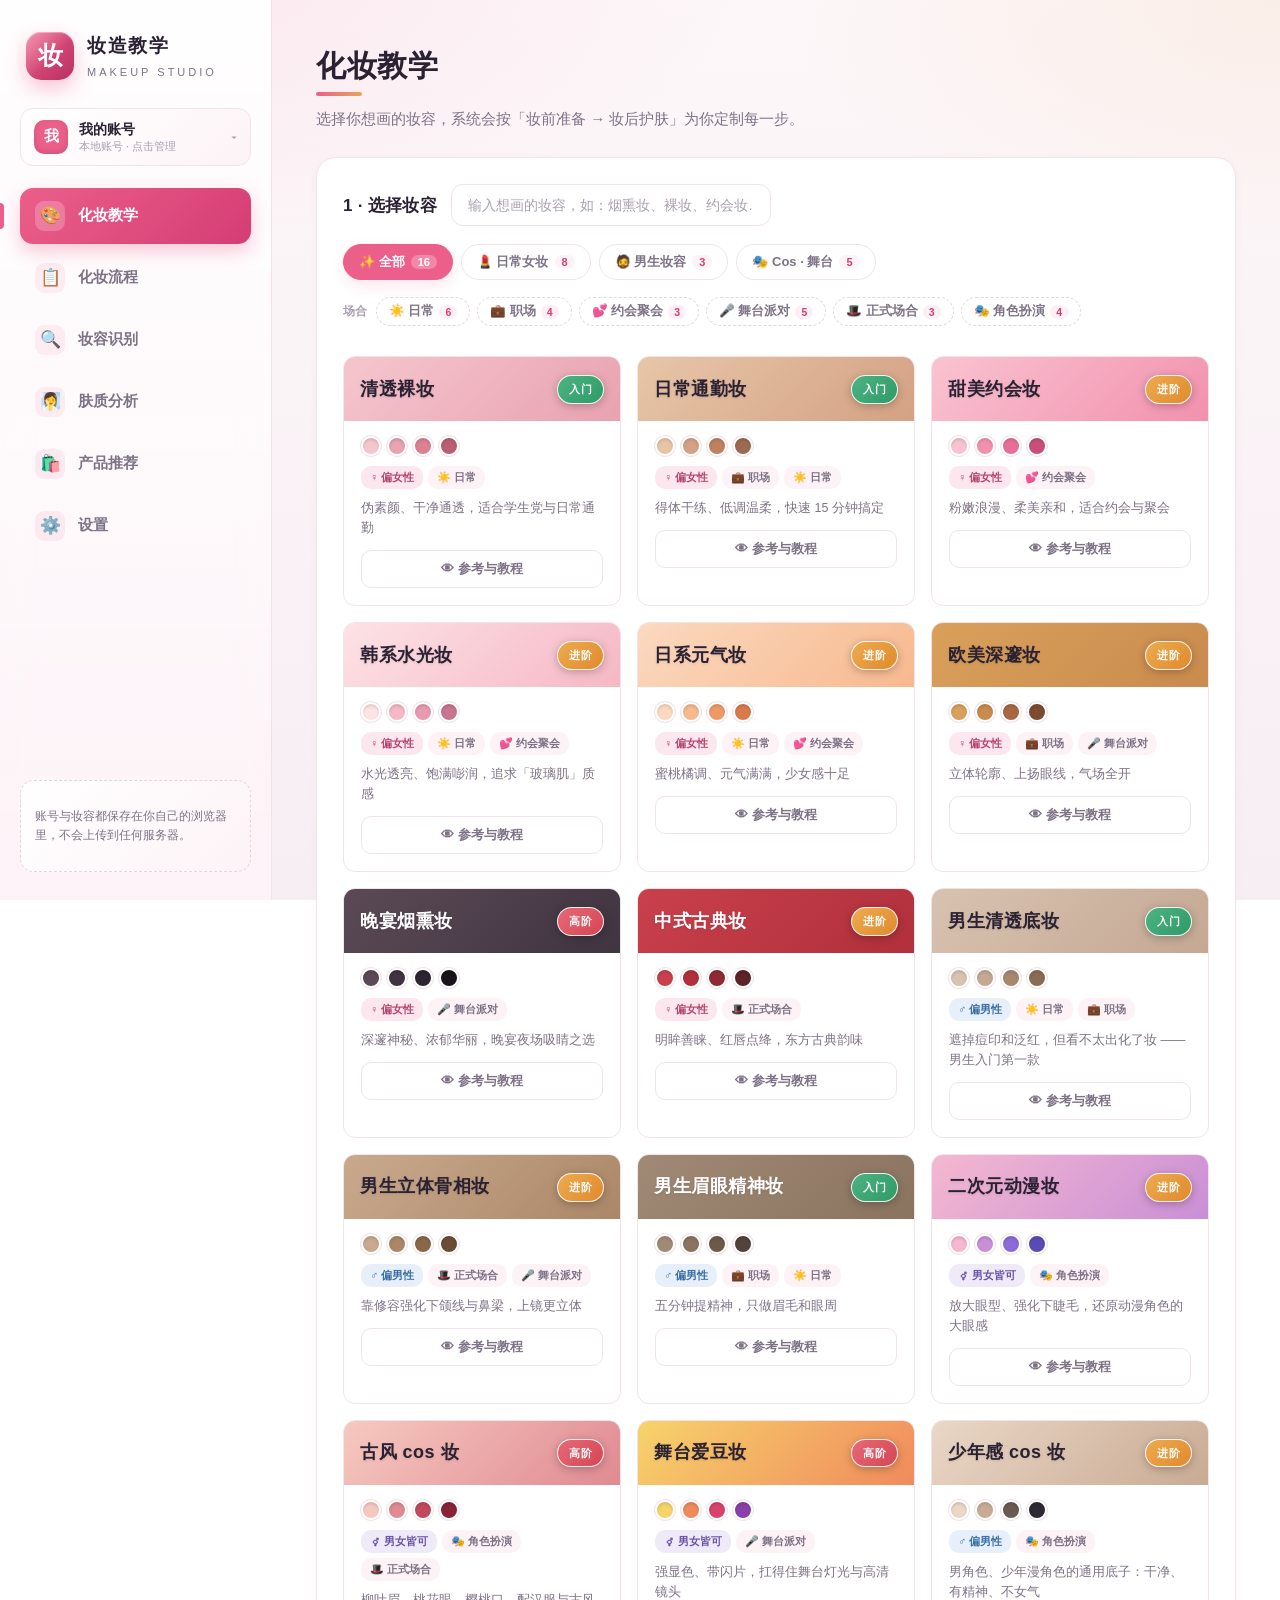
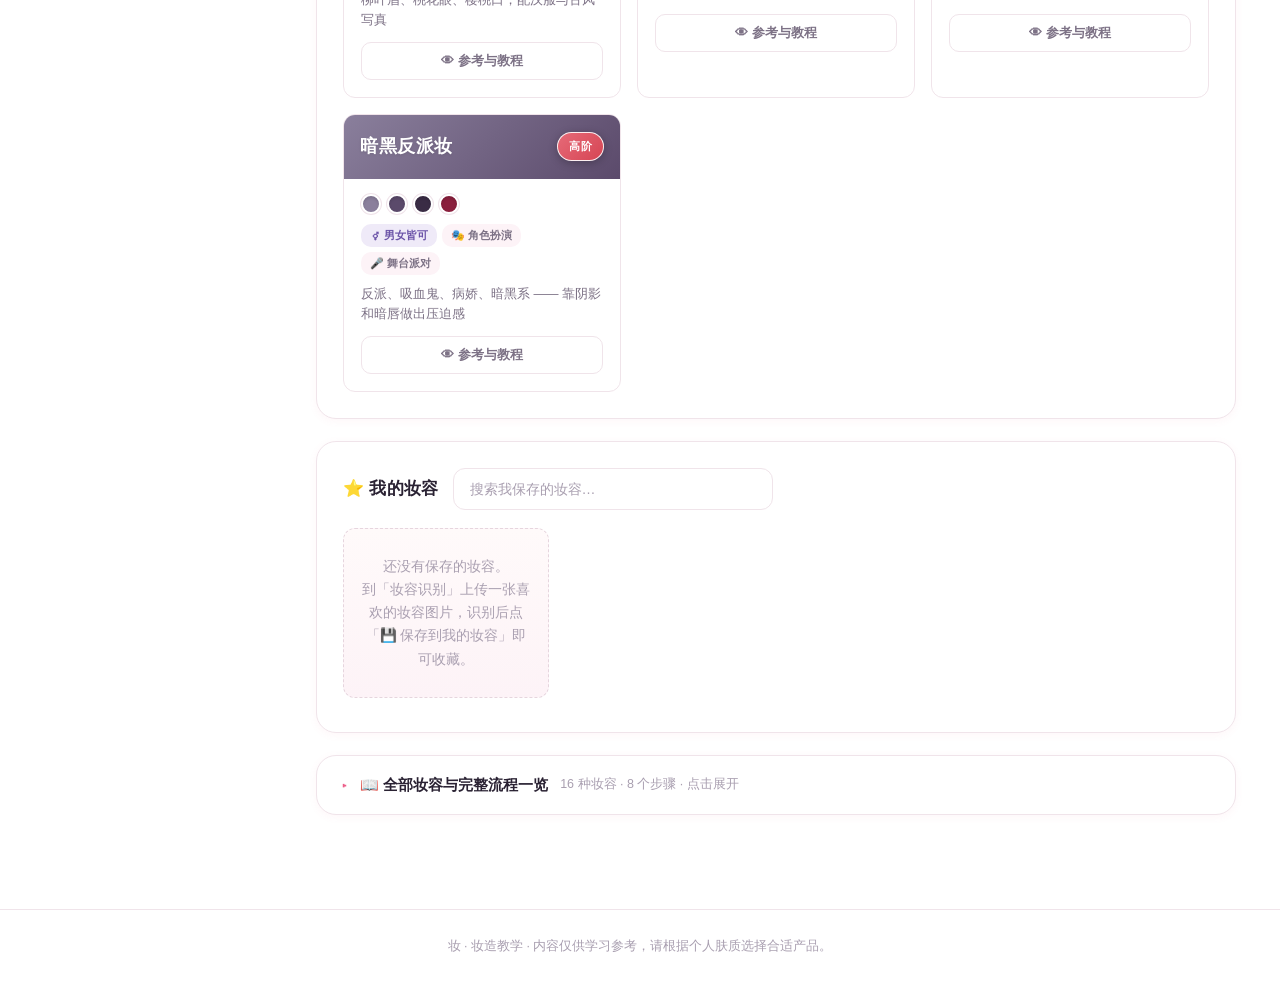
==== commit a3f1c84b: "妆容分类体系（类型+适合人群+场合）与 2 款男生 cos 妆；识别算法重写为从调色板推导，男妆/cos 妆首次可被识别（往返准确率 16/16）" ====
--- a/index.html
+++ b/index.html
@@ -197,7 +197,7 @@
 <details class="seo-fold">
   <summary>
     <span class="seo-fold-title">📖 全部妆容与完整流程一览</span>
-    <span class="seo-fold-sub">14 种妆容 · 8 个步骤 · 点击展开</span>
+    <span class="seo-fold-sub">16 种妆容 · 8 个步骤 · 点击展开</span>
   </summary>
   <div class="seo-overview" id="overview">
   <h4 class="ov-h">八种妆容风格</h4>
@@ -340,6 +340,26 @@
         <p class="ov-desc">舞台灯会把颜色吃掉一大半，所以这款妆的关键是「比日常浓一倍」：显色度、闪片、定妆全部拉满。</p>
         <p class="ov-meta">难度：高阶 ｜ 适合：舞台演出 / 应援 / 拍视频 / 直播</p>
         <p class="ov-eco">配色：#f7d36b · #f08a5d · #d9436b · #8b3fa8</p>
+      </div>
+    </article>
+    <article class="ov-look">
+      <div class="ov-look-band" style="background:linear-gradient(135deg,#ead7c6,#c9ab94)"></div>
+      <div class="ov-look-body">
+        <h5>少年感 cos 妆 <small>Shonen / Male Character Cosplay</small></h5>
+        <p class="ov-tag">男角色、少年漫角色的通用底子：干净、有精神、不女气</p>
+        <p class="ov-desc">男生出 cos 最常见的翻车点是「妆太女」—— 眼线太粗、腮红太重、唇色太艳。这款妆的核心是：把五官做立体、把气色提起来，但每一步都克制。</p>
+        <p class="ov-meta">难度：进阶 ｜ 适合：漫展 / 男角色 cos / 少年漫写真</p>
+        <p class="ov-eco">配色：#ead7c6 · #c9ab94 · #6b5a52 · #2e2a33</p>
+      </div>
+    </article>
+    <article class="ov-look">
+      <div class="ov-look-band" style="background:linear-gradient(135deg,#8a7f9c,#5b4a6b)"></div>
+      <div class="ov-look-body">
+        <h5>暗黑反派妆 <small>Dark / Villain Cosplay</small></h5>
+        <p class="ov-tag">反派、吸血鬼、病娇、暗黑系 —— 靠阴影和暗唇做出压迫感</p>
+        <p class="ov-desc">和 «少年感» 正好相反：这款妆要的就是「不像活人」。核心是压低整体明度、加深眼窝与颧骨阴影、用暗红或紫黑唇色收尾，男女角色都适用。</p>
+        <p class="ov-meta">难度：高阶 ｜ 适合：漫展 / 反派 cos / 暗黑系写真</p>
+        <p class="ov-eco">配色：#8a7f9c · #5b4a6b · #3a2c45 · #8a1f3d</p>
       </div>
     </article>
   </div>
--- a/styles.css
+++ b/styles.css
@@ -340,6 +340,74 @@
 }
 .look-tab.active i { background: rgba(255, 255, 255, .26); color: #fff; }
 
+/* 场合筛选（第二行，可多选） */
+.look-scenes { display: flex; gap: 7px; flex-wrap: wrap; align-items: center; margin: -6px 0 15px; }
+.ls-label { font-size: 11.5px; font-weight: 800; color: var(--ink-faint); margin-right: 2px; }
+.ls-chip {
+  display: inline-flex; align-items: center; gap: 5px;
+  padding: 5px 12px; border-radius: 15px;
+  border: 1.5px dashed var(--line-strong); background: transparent;
+  font-family: var(--font); font-size: 12.5px; font-weight: 700; color: var(--ink-soft);
+  cursor: pointer; transition: all .16s var(--ease);
+}
+.ls-chip:hover { border-color: var(--primary); color: var(--primary-2); border-style: solid; }
+.ls-chip.active {
+  background: var(--primary-soft); border-color: var(--primary);
+  border-style: solid; color: var(--primary-2);
+}
+.ls-chip i {
+  font-style: normal; font-size: 10.5px; font-weight: 800;
+  padding: 1px 6px; border-radius: 8px; background: rgba(var(--primary-rgb), .10); color: var(--primary-2);
+}
+.ls-chip.active i { background: var(--primary); color: #fff; }
+.ls-clear {
+  padding: 5px 11px; border-radius: 15px; border: none;
+  background: transparent; color: var(--ink-faint);
+  font-family: var(--font); font-size: 12px; font-weight: 700;
+  cursor: pointer; text-decoration: underline;
+}
+.ls-clear:hover { color: var(--danger); }
+
+/* 妆容卡上的适合人群 / 场合标签 */
+.look-tags { display: flex; flex-wrap: wrap; gap: 5px; margin-bottom: 9px; }
+.lt-aud, .lt-scene {
+  display: inline-flex; align-items: center; gap: 3px;
+  padding: 2px 9px; border-radius: 10px; font-size: 11px; font-weight: 700;
+}
+.lt-scene { background: var(--primary-faint); color: var(--ink-soft); }
+.lt-aud.lt-f   { background: #fde7ef; color: #b8446e; }
+.lt-aud.lt-m   { background: #e6effa; color: #3a6ea5; }
+.lt-aud.lt-any { background: #efeaf8; color: #6b53a8; }
+
+/* 识别结果的候选排名 */
+.rank-list { display: flex; flex-direction: column; gap: 7px; margin-top: 10px; }
+.rank-item {
+  display: grid; grid-template-columns: 22px 1fr 90px 34px;
+  align-items: center; gap: 10px;
+  padding: 9px 13px; border-radius: var(--radius-xs);
+  border: 1.5px solid var(--line); background: #fff;
+  font-family: var(--font); cursor: pointer; text-align: left;
+  transition: all .16s var(--ease);
+}
+.rank-item:hover { border-color: var(--primary); transform: translateX(3px); }
+.rank-item.top { border-color: var(--primary); background: var(--primary-faint); }
+.rk-no {
+  width: 22px; height: 22px; border-radius: 50%;
+  display: grid; place-items: center;
+  font-size: 11.5px; font-weight: 800;
+  background: var(--primary-soft); color: var(--primary-2);
+}
+.rank-item.top .rk-no { background: var(--primary); color: #fff; }
+.rk-name { display: flex; align-items: center; gap: 6px; font-size: 13px; font-weight: 700; color: var(--ink); }
+.rk-name .lt-aud { padding: 1px 7px; font-size: 10px; }
+.rk-bar { height: 6px; border-radius: 3px; background: var(--line); overflow: hidden; }
+.rk-bar i { display: block; height: 100%; border-radius: 3px; background: var(--primary-grad); }
+.rk-score { font-size: 12px; font-weight: 800; color: var(--primary-2); text-align: right; }
+@media (max-width: 560px) {
+  .rank-item { grid-template-columns: 22px 1fr 40px; }
+  .rk-bar { display: none; }
+}
+
 /* 无精选视频时的说明 */
 .tut-strip-note { font-size: 11.5px; color: var(--ink-faint); align-self: center; }
 
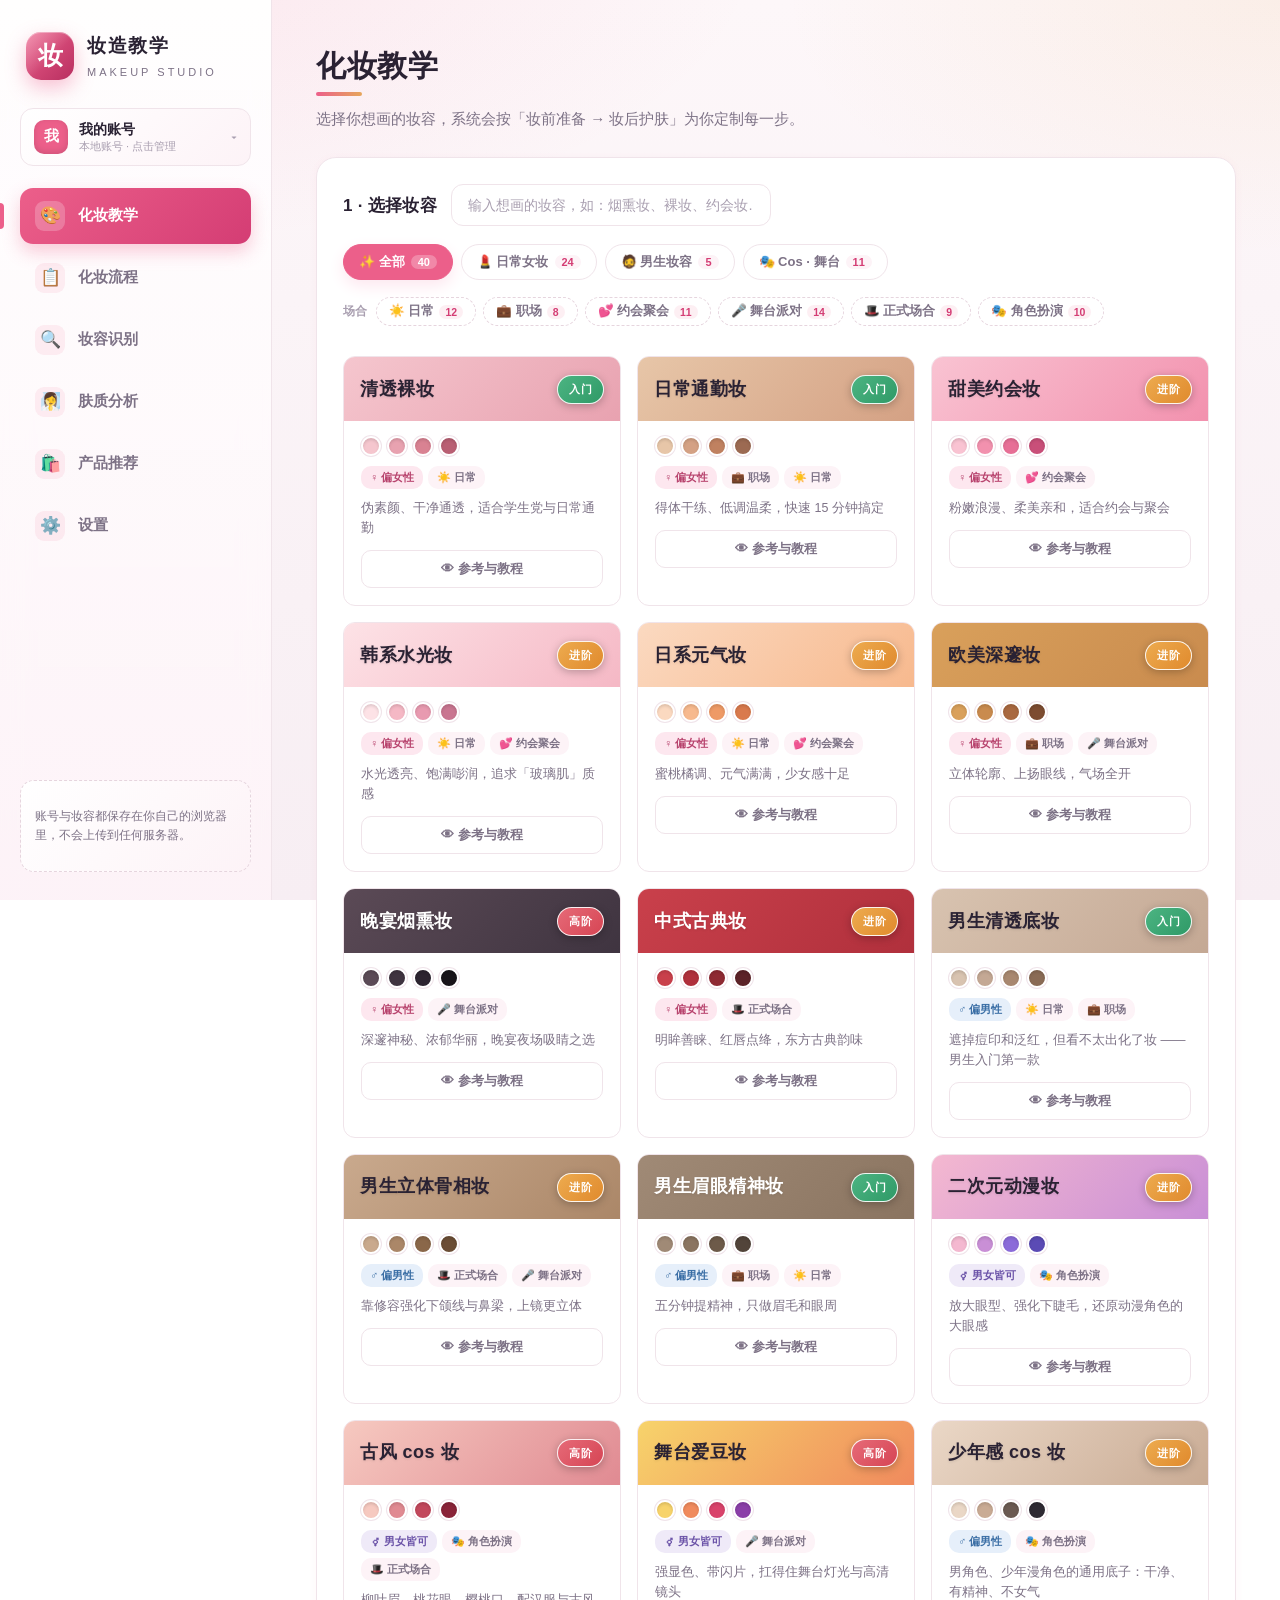
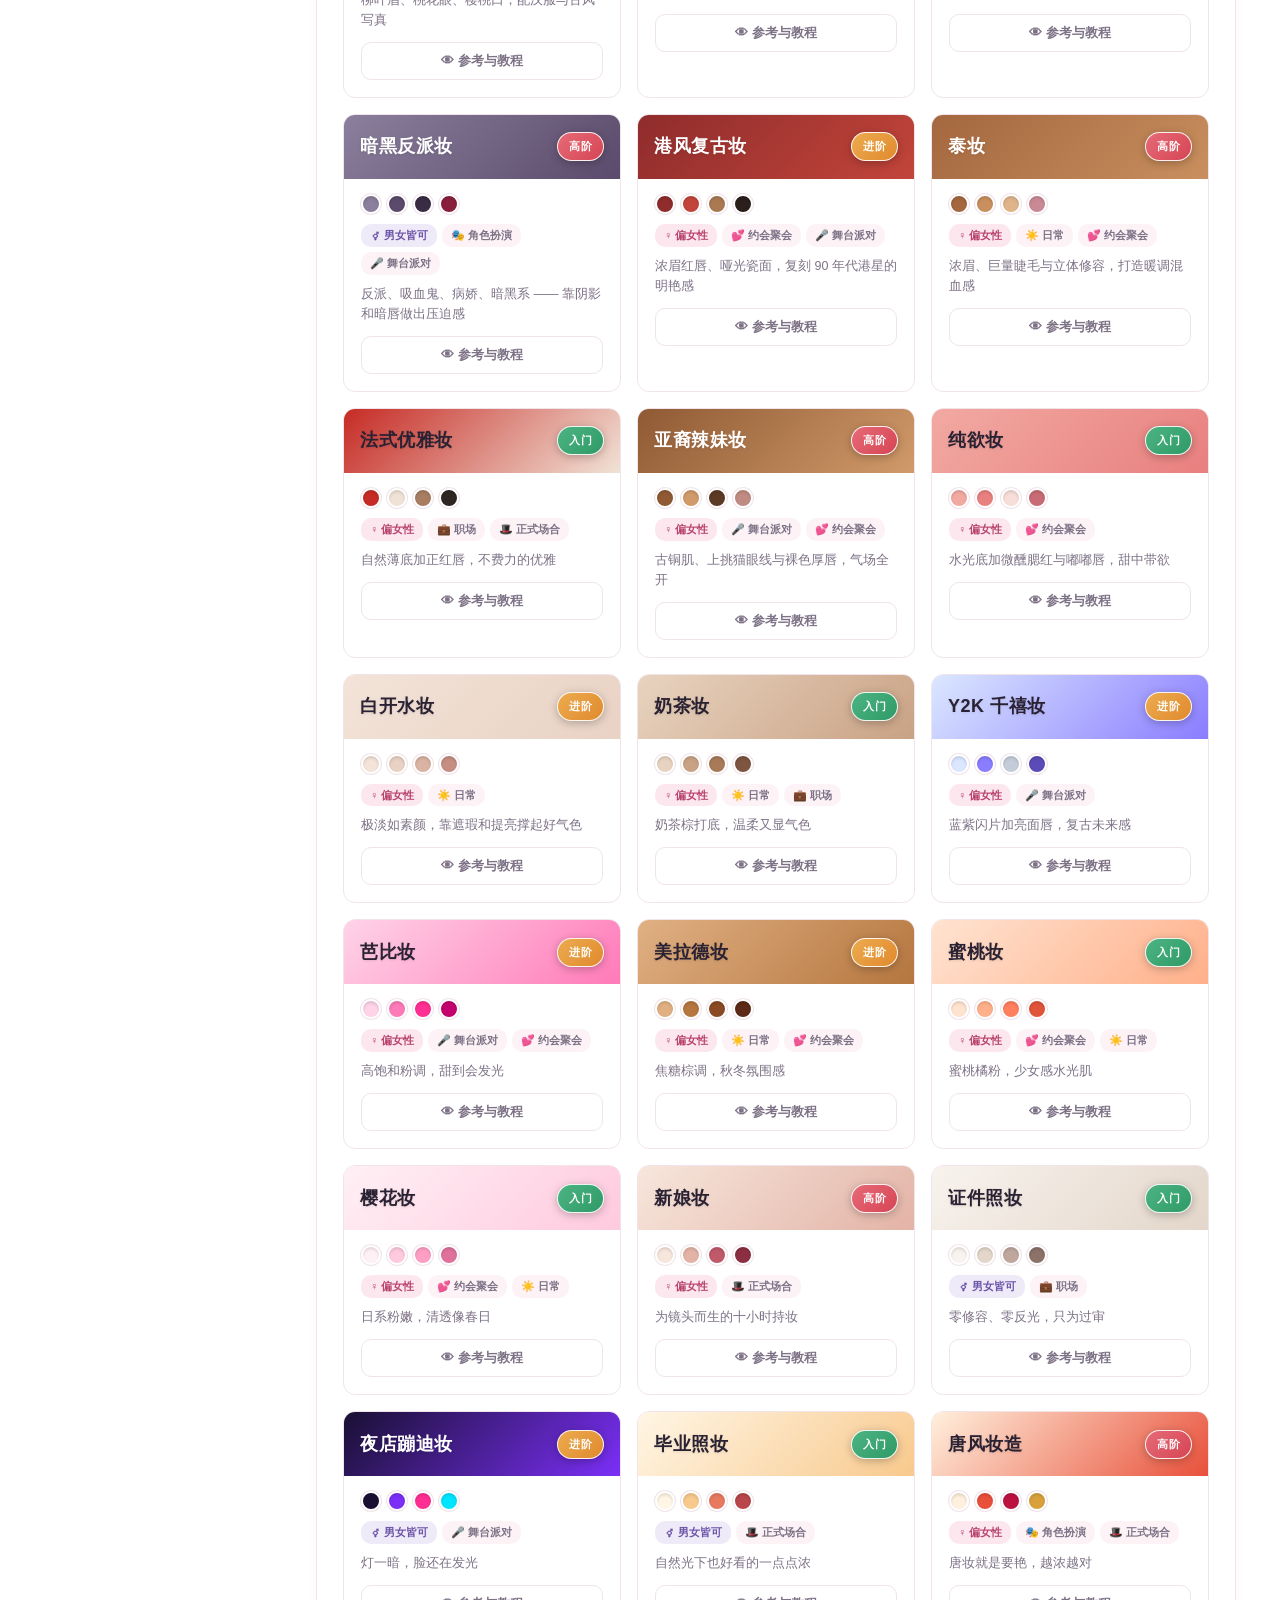
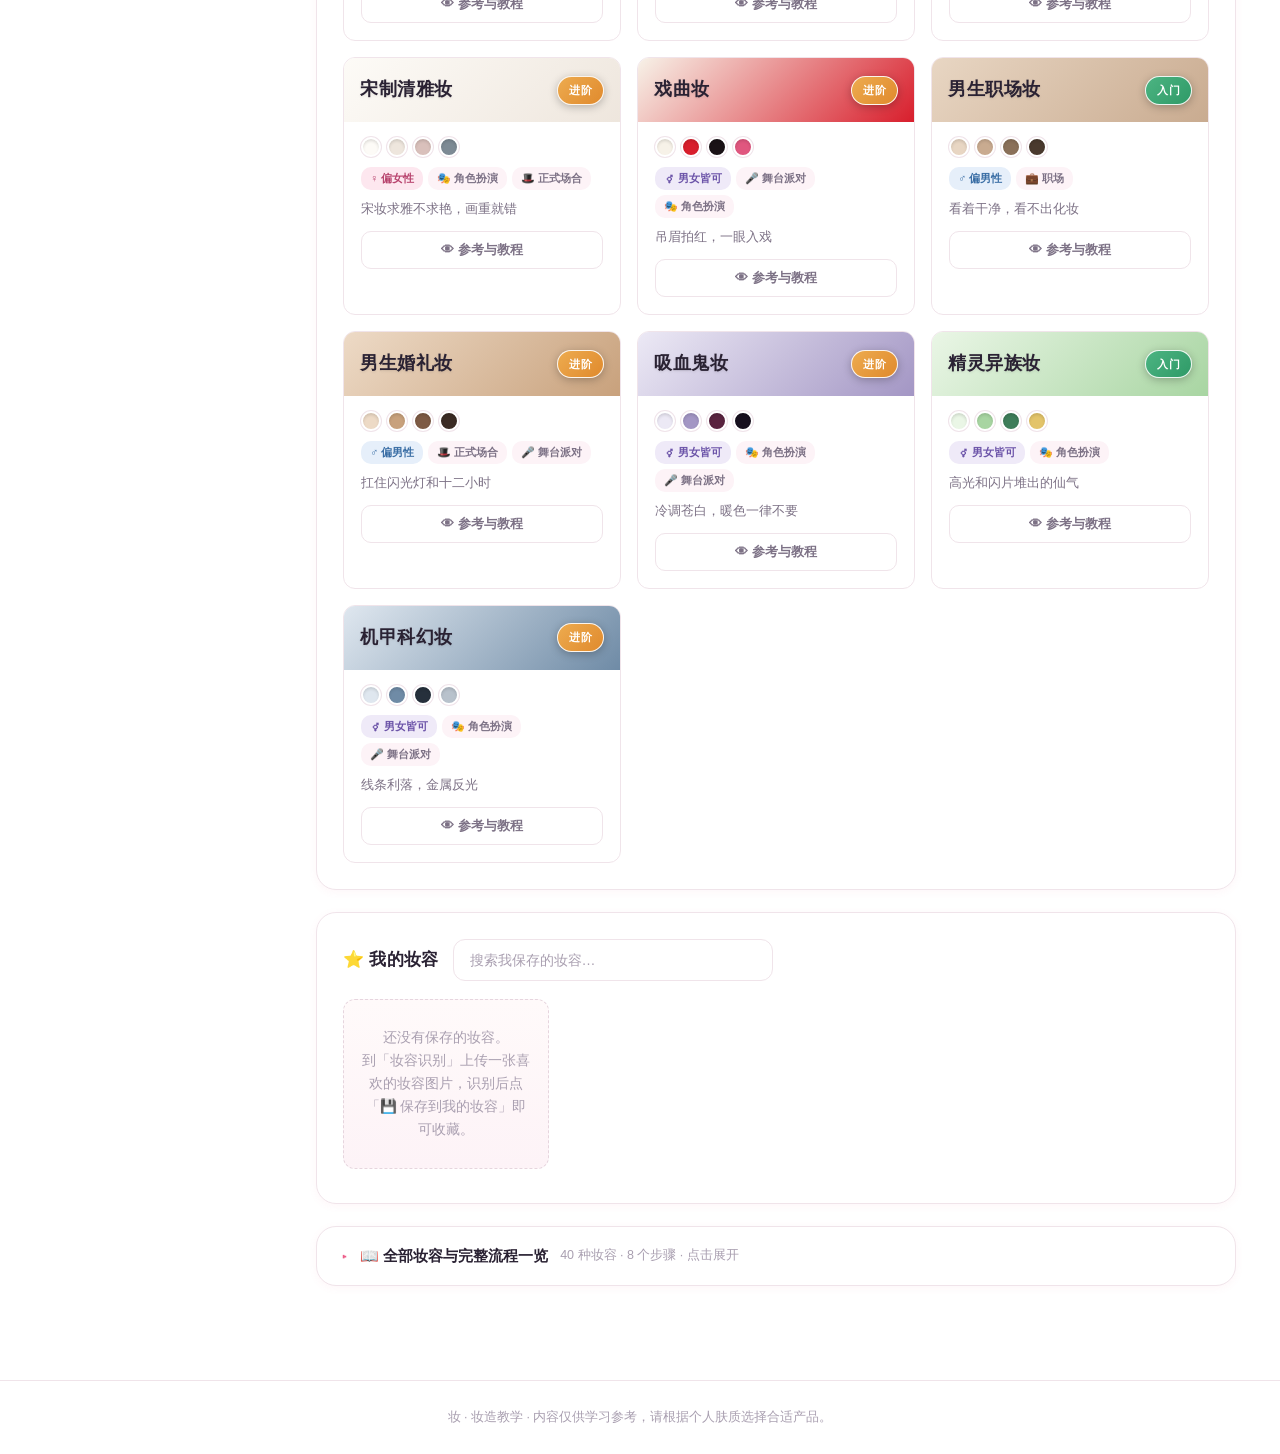
==== commit 24959592: "妆容从 16 款扩到 40 款：新增港风/泰妆/法式/ABG/纯欲/白开水/奶茶/Y2K/芭比/美拉德/蜜桃/樱花/新娘/证件照/蹦迪/毕业照/唐风/宋制/戏曲/男职场/男婚礼/吸血鬼/精灵/机甲，识" ====
--- a/index.html
+++ b/index.html
@@ -197,7 +197,7 @@
 <details class="seo-fold">
   <summary>
     <span class="seo-fold-title">📖 全部妆容与完整流程一览</span>
-    <span class="seo-fold-sub">16 种妆容 · 8 个步骤 · 点击展开</span>
+    <span class="seo-fold-sub">40 种妆容 · 8 个步骤 · 点击展开</span>
   </summary>
   <div class="seo-overview" id="overview">
   <h4 class="ov-h">八种妆容风格</h4>
@@ -360,6 +360,246 @@
         <p class="ov-desc">和 «少年感» 正好相反：这款妆要的就是「不像活人」。核心是压低整体明度、加深眼窝与颧骨阴影、用暗红或紫黑唇色收尾，男女角色都适用。</p>
         <p class="ov-meta">难度：高阶 ｜ 适合：漫展 / 反派 cos / 暗黑系写真</p>
         <p class="ov-eco">配色：#8a7f9c · #5b4a6b · #3a2c45 · #8a1f3d</p>
+      </div>
+    </article>
+    <article class="ov-look">
+      <div class="ov-look-band" style="background:linear-gradient(135deg,#8f2c2c,#c2453a)"></div>
+      <div class="ov-look-body">
+        <h5>港风复古妆 <small>HK Vintage / 90s</small></h5>
+        <p class="ov-tag">浓眉红唇、哑光瓷面，复刻 90 年代港星的明艳感</p>
+        <p class="ov-desc">港风复古妆的核心是「浓眉红唇配哑光瓷面」，靠高对比的黑眉红唇和 80、90 年代港星的明艳感取胜，腮红和修容都被压到最低，视觉重心只落在眉、内眼线和大红唇上。它和普通复古妆的区别在于底妆必须完全哑光、眼影只用大地色，几乎不带珠光和红调，一旦眼窝晕成一大片暖红就变成别的妆风了。新手最容易画错的是把眉毛修成欧美高挑眉——港风眉是「粗而平」不是「利而挑」；另一个坑是全脸死哑光，会凭空显老五岁，脸颊要保留一点底妆本身的柔雾光泽。</p>
+        <p class="ov-meta">难度：进阶 ｜ 适合：拍照 / 复古主题派对 / 港风穿搭</p>
+        <p class="ov-eco">配色：#8f2c2c · #c2453a · #a97a52 · #2b1f1c</p>
+      </div>
+    </article>
+    <article class="ov-look">
+      <div class="ov-look-band" style="background:linear-gradient(135deg,#a4673f,#c98f5e)"></div>
+      <div class="ov-look-body">
+        <h5>泰妆 <small>Thai Makeup</small></h5>
+        <p class="ov-tag">浓眉、巨量睫毛与立体修容，打造暖调混血感</p>
+        <p class="ov-desc">泰妆的精髓是「混血感」：浓密根根分明的眉毛、巨量上下睫毛、明显的修容和立体鼻影，再配一张暖调微光的健康皮肤，量感很浓却不脏。它和欧美妆的区别在于五官被处理得更柔和——高光偏暖、腮红用杏色、唇色低饱和，靠睫毛和原生毛流撑出深眼窝，而不是靠重眼影堆出来的。新手最常见的两个错误：一是眉毛用眉粉糊成又粗又实的一片黑，毛流感全丢；二是修容一路扫到嘴角以下，脸会立刻垮下来显得脏。</p>
+        <p class="ov-meta">难度：高阶 ｜ 适合：日常通勤 / 约会 / 旅行拍照</p>
+        <p class="ov-eco">配色：#a4673f · #c98f5e · #e0b48a · #c98a95</p>
+      </div>
+    </article>
+    <article class="ov-look">
+      <div class="ov-look-band" style="background:linear-gradient(135deg,#c62b25,#f1e2d6)"></div>
+      <div class="ov-look-body">
+        <h5>法式优雅妆 <small>French Chic</small></h5>
+        <p class="ov-tag">自然薄底加正红唇，不费力的优雅</p>
+        <p class="ov-desc">法式优雅妆的逻辑是「less is more」：底妆自然到能看见真实皮肤，眼妆几乎为零，全部重量压在一条利落的眉和一支正红唇上。它和美式裸妆的区别是裸妆会在修容和遮瑕上做功夫，法式连修容都省掉，靠唇色和干净的眉形提气场，雀斑、痣、法令纹都留着。新手最容易做过头——把眼线画粗、把睫毛刷成浓密款，或者把正红涂出一圈硬边，一下就失去了那种毫不费力的松弛感。</p>
+        <p class="ov-meta">难度：入门 ｜ 适合：上班 / 商务会谈 / 正式晚宴</p>
+        <p class="ov-eco">配色：#c62b25 · #f1e2d6 · #a87d62 · #2e2622</p>
+      </div>
+    </article>
+    <article class="ov-look">
+      <div class="ov-look-band" style="background:linear-gradient(135deg,#8f5a34,#d19a6a)"></div>
+      <div class="ov-look-body">
+        <h5>亚裔辣妹妆 <small>ABG Style</small></h5>
+        <p class="ov-tag">古铜肌、上挑猫眼线与裸色厚唇，气场全开</p>
+        <p class="ov-desc">ABG 亚裔辣妹妆的核心是古铜感皮肤加骨相重塑：小麦色底妆、冷调灰棕修容、上挑猫眼线和裸色厚唇缺一不可，整体气质张扬、有力量感。它和泰妆都重修容，但 ABG 的修容更冷更硬、唇色偏裸偏灰，眼线必须是明显上扬的猫眼，方向完全不同。新手最容易翻车的是修容用了暖棕——上脸立刻发黄显脏；另一个常见错误是把裸唇画成没有轮廓的薄唇，厚唇轮廓和唇线笔才是这款妆的命门。</p>
+        <p class="ov-meta">难度：高阶 ｜ 适合：舞台演出 / 派对 / 约会拍照</p>
+        <p class="ov-eco">配色：#8f5a34 · #d19a6a · #5c3a24 · #c08b82</p>
+      </div>
+    </article>
+    <article class="ov-look">
+      <div class="ov-look-band" style="background:linear-gradient(135deg,#f2a9a2,#e8807f)"></div>
+      <div class="ov-look-body">
+        <h5>纯欲妆 <small>Pure Desire</small></h5>
+        <p class="ov-tag">水光底加微醺腮红与嘟嘟唇，甜中带欲</p>
+        <p class="ov-desc">纯欲妆的公式是清透水光底加眼下鼻梁的微醺腮红，再配一支水光嘟嘟唇，眼妆被刻意压到最低，甜和欲之间的平衡全靠腮红的位置和唇的光泽。它和普通甜美妆最大的区别是腮红位置更高、横跨鼻梁，颜色集中在眼下而不是苹果肌，唇线完全模糊。新手最容易画错的是为了显气色把腮红打太重、位置又压到苹果肌上，瞬间变成高原红；另一个错误是全脸定妆，水光底一旦哑光，整个妆的灵魂就没了。</p>
+        <p class="ov-meta">难度：入门 ｜ 适合：约会 / 日常出游 / 拍照</p>
+        <p class="ov-eco">配色：#f2a9a2 · #e8807f · #f7ded8 · #c96b74</p>
+      </div>
+    </article>
+    <article class="ov-look">
+      <div class="ov-look-band" style="background:linear-gradient(135deg,#f3e3d8,#e8d2c4)"></div>
+      <div class="ov-look-body">
+        <h5>白开水妆 <small>White Water / Bare</small></h5>
+        <p class="ov-tag">极淡如素颜，靠遮瑕和提亮撑起好气色</p>
+        <p class="ov-desc">白开水妆追求的是像没化妆但气色很好，几乎不上色、不用眼影、唇色接近原本唇色，全部功夫都花在遮瑕和提亮这两件事上。它和素颜的差别就在于黑眼圈、痘印和泛红被悄悄处理掉了，脸型靠局部提亮而不是修容。新手最容易犯的错是把淡理解成什么都少上一点，结果既没遮住瑕疵又没有气色；正确做法是遮瑕做足、颜色做淡，重点永远落在皮肤质地上。</p>
+        <p class="ov-meta">难度：进阶 ｜ 适合：日常通勤 / 上课 / 见家长</p>
+        <p class="ov-eco">配色：#f3e3d8 · #e8d2c4 · #d9b3a3 · #c58e83</p>
+      </div>
+    </article>
+    <article class="ov-look">
+      <div class="ov-look-band" style="background:linear-gradient(135deg,#e8d3c0,#c9a284)"></div>
+      <div class="ov-look-body">
+        <h5>奶茶妆 <small>Milk Tea</small></h5>
+        <p class="ov-tag">奶茶棕打底，温柔又显气色</p>
+        <p class="ov-desc">奶茶妆的核心是把棕色调控制在同一温度里，像加了牛奶的红茶——低饱和、暖调、边界柔和，远看像没化妆但气色很好。它和美拉德妆看着像亲戚，区别是明度更浅、饱和度更低，没有那种焦糖烤过的厚重感。新手最容易画错的是棕色调不统一：眼影偏灰、唇色偏紫、修容偏红，整张脸就脏了，一定要挑同一色系的暖棕。</p>
+        <p class="ov-meta">难度：入门 ｜ 适合：上学 / 上班 / 见朋友</p>
+        <p class="ov-eco">配色：#e8d3c0 · #c9a284 · #a87a58 · #7d5540</p>
+      </div>
+    </article>
+    <article class="ov-look">
+      <div class="ov-look-band" style="background:linear-gradient(135deg,#dbe7ff,#8a7dff)"></div>
+      <div class="ov-look-body">
+        <h5>Y2K 千禧妆 <small>Y2K</small></h5>
+        <p class="ov-tag">蓝紫闪片加亮面唇，复古未来感</p>
+        <p class="ov-desc">Y2K 千禧妆是把 2000 年代的复古未来感搬到脸上：冷调蓝紫眼影、大颗粒银色闪片、亮到反光的唇釉，腮红打得比常规位置更高，像被闪光灯照过。它和现在流行的清透妆正好相反，讲究高对比、高光泽，还有一点廉价感里的时髦。新手最容易翻车的是闪片范围失控和气色被冷色吃掉——闪片要集中在眼窝中央和眼头，腮红与唇色必须把血色补回来，否则整张脸像褪色的照片。</p>
+        <p class="ov-meta">难度：进阶 ｜ 适合：舞台 / 演出 / 主题派对</p>
+        <p class="ov-eco">配色：#dbe7ff · #8a7dff · #c3ccd8 · #5b4bb8</p>
+      </div>
+    </article>
+    <article class="ov-look">
+      <div class="ov-look-band" style="background:linear-gradient(135deg,#ffd3e8,#ff7ab8)"></div>
+      <div class="ov-look-body">
+        <h5>芭比妆 <small>Barbiecore</small></h5>
+        <p class="ov-tag">高饱和粉调，甜到会发光</p>
+        <p class="ov-desc">芭比妆是 Barbiecore 的直球表达：整张脸围绕高饱和粉色运转，眼影、腮红、唇色互相呼应，底妆干净偏白，睫毛浓到有分量。它和奶茶、美拉德这类低饱和妆正好相反，考的是控制力——粉调一多就发脏发肿，所以必须用深一号的粉或莓果色压住轮廓。新手最容易画错的是把粉色平铺整个眼皮和脸颊，结果眼睛显肿、脸显大；正确做法是浅粉打底、深粉压眼尾，腮红斜扫而不是圆涂。</p>
+        <p class="ov-meta">难度：进阶 ｜ 适合：舞台 / 约会 / 主题派对</p>
+        <p class="ov-eco">配色：#ffd3e8 · #ff7ab8 · #ff2f93 · #c4006e</p>
+      </div>
+    </article>
+    <article class="ov-look">
+      <div class="ov-look-band" style="background:linear-gradient(135deg,#e0b083,#b5763f)"></div>
+      <div class="ov-look-body">
+        <h5>美拉德妆 <small>Maillard</small></h5>
+        <p class="ov-tag">焦糖棕调，秋冬氛围感</p>
+        <p class="ov-desc">美拉德妆的灵感来自食物加热后的焦糖化反应，关键词是「烤过的棕」：明度低、暖度高、层次厚，眼影是棕，唇是砖红或焦糖，修容也走暖调。它和奶茶妆看着像亲戚，但奶茶妆是加奶的浅棕、清爽日常，美拉德是加深加厚的焦糖，秋冬感更重。新手最容易画错的是只用一种棕色平铺，结果整张脸发灰发土，一定要准备浅、中、深三个棕，靠明暗差把立体感做出来。</p>
+        <p class="ov-meta">难度：进阶 ｜ 适合：上班 / 约会 / 秋冬出门</p>
+        <p class="ov-eco">配色：#e0b083 · #b5763f · #8a4a24 · #5c2a16</p>
+      </div>
+    </article>
+    <article class="ov-look">
+      <div class="ov-look-band" style="background:linear-gradient(135deg,#ffe3d1,#ffb08a)"></div>
+      <div class="ov-look-body">
+        <h5>蜜桃妆 <small>Peach</small></h5>
+        <p class="ov-tag">蜜桃橘粉，少女感水光肌</p>
+        <p class="ov-desc">蜜桃妆是橘粉调的少女感妆容：眼影是蜜桃色，腮红打在苹果肌上像刚运动完，唇是水光质地的橘粉，整张脸透着光。它和樱花妆的区别在色温——蜜桃偏暖橘，樱花偏冷粉，一个像夏天的桃子一个像春天的花。新手最容易画错的是橘色下手太重，橘调一过量就显黄显脏，腮红和眼影都要少量多次，宁可淡了再补，也不要一次上重。</p>
+        <p class="ov-meta">难度：入门 ｜ 适合：约会 / 拍照 / 周末出门</p>
+        <p class="ov-eco">配色：#ffe3d1 · #ffb08a · #ff7f5e · #e0553a</p>
+      </div>
+    </article>
+    <article class="ov-look">
+      <div class="ov-look-band" style="background:linear-gradient(135deg,#fff0f5,#ffc9de)"></div>
+      <div class="ov-look-body">
+        <h5>樱花妆 <small>Sakura</small></h5>
+        <p class="ov-tag">日系粉嫩，清透像春日</p>
+        <p class="ov-desc">樱花妆是日系春日感的标准答案：淡粉带微珠光的眼影、樱花粉腮红打在眼下、水光粉唇，整体透明感强，像站在樱花树下被柔光照着。它和芭比妆都用粉，但樱花妆是低饱和、高明度的淡粉，靠微珠光提亮，绝不做浓重的粉色块。新手最容易画错的是粉色选得太饱和、下手太重，眼皮立刻显肿、脸显膨胀；正确做法是挑带一点奶调或灰调的淡粉，全部少量多次，最后用高光把立体度找回来。</p>
+        <p class="ov-meta">难度：入门 ｜ 适合：约会 / 拍照 / 春日出门</p>
+        <p class="ov-eco">配色：#fff0f5 · #ffc9de · #ff9ec4 · #e0709c</p>
+      </div>
+    </article>
+    <article class="ov-look">
+      <div class="ov-look-band" style="background:linear-gradient(135deg,#f7e6dc,#e3b3a6)"></div>
+      <div class="ov-look-body">
+        <h5>新娘妆 <small>Bridal</small></h5>
+        <p class="ov-tag">为镜头而生的十小时持妆</p>
+        <p class="ov-desc">新娘妆唯一的目标，是扛住「一整天 + 高清跟拍 + 强闪光灯」的三重考验：底妆必须无瑕、持妆必须做足、所有妆感都要比日常浓一档，因为相机至少吃掉三成颜色。它和日常妆最大的区别在于「防水」和「补妆包」是必需品——你会哭、会出汗、会换衣服敬酒。新手最容易画错的两点：用了水润型粉底和养肤型高倍防晒，结果半小时开始融妆，闪光灯下整张脸还泛出一层白光。</p>
+        <p class="ov-meta">难度：高阶 ｜ 适合：婚礼 / 婚纱照 / 订婚</p>
+        <p class="ov-eco">配色：#f7e6dc · #e3b3a6 · #c05a6a · #8d2f42</p>
+      </div>
+    </article>
+    <article class="ov-look">
+      <div class="ov-look-band" style="background:linear-gradient(135deg,#f8f3ee,#e3d6ca)"></div>
+      <div class="ov-look-body">
+        <h5>证件照妆 <small>ID Photo</small></h5>
+        <p class="ov-tag">零修容、零反光，只为过审</p>
+        <p class="ov-desc">证件照妆的唯一使命，是在闪光灯下如实还原你的五官：均匀肤色、压掉黑眼圈、让眉毛干净、唇色自然，除此之外什么都不要做。它和日常妆最大的区别是「做减法」——任何修容、浓眼影、亮片都会在闪光灯下变成反光或阴影，甚至影响人脸识别与过审。新手最容易犯的错，是照搬日常妆的思路去加深轮廓、或者用了带珠光的底妆，结果照片里脸型变形、脸颊一片油光，还得重新排队重拍。</p>
+        <p class="ov-meta">难度：入门 ｜ 适合：证件照 / 护照 / 签证 / 入职照</p>
+        <p class="ov-eco">配色：#f8f3ee · #e3d6ca · #bfa79e · #8c7268</p>
+      </div>
+    </article>
+    <article class="ov-look">
+      <div class="ov-look-band" style="background:linear-gradient(135deg,#191033,#7b2ff7)"></div>
+      <div class="ov-look-body">
+        <h5>夜店蹦迪妆 <small>Club Party</small></h5>
+        <p class="ov-tag">灯一暗，脸还在发光</p>
+        <p class="ov-desc">夜店妆的底层逻辑和日常妆正好相反：环境光极暗，只有紫、蓝、粉的射灯和频闪，所以「看得见」只能靠反光和闪片——金属眼影、亮片、亮面唇釉才是主角，哑光大地色在这里等于没画。它同时必须是抗汗抗油的，因为你要跳两三个小时。新手最容易犯的错是照搬日常的精致哑光妆，一到现场整张脸融进黑暗里，朋友拍的照片里只剩一片糊。</p>
+        <p class="ov-meta">难度：进阶 ｜ 适合：夜店 / 音乐节 / 生日局</p>
+        <p class="ov-eco">配色：#191033 · #7b2ff7 · #ff2e93 · #00e5ff</p>
+      </div>
+    </article>
+    <article class="ov-look">
+      <div class="ov-look-band" style="background:linear-gradient(135deg,#fff6e5,#f8c98d)"></div>
+      <div class="ov-look-body">
+        <h5>毕业照妆 <small>Graduation</small></h5>
+        <p class="ov-tag">自然光下也好看的一点点浓</p>
+        <p class="ov-desc">毕业照是室外自然光下拍的，而自然光是最诚实的灯光：底妆厚一点、眼影重一点都会被拍成粉感和脏感，所以这款妆的难度不在技术而在「克制的浓度」。它和日常妆最大的区别是腮红要刻意加重——照片会整体吃掉气色，唯一值得加量的就是腮红和唇色。新手最容易犯的错，一是按室内拍照的思路画了浓眼妆和浓修容，成片又凶又假；二是完全忽略学士帽，让帽檐在脸上压出阴影、还把额头和发际线的妆蹭掉。</p>
+        <p class="ov-meta">难度：入门 ｜ 适合：毕业照 / 学位授予 / 校园写真</p>
+        <p class="ov-eco">配色：#fff6e5 · #f8c98d · #e8795f · #b8464a</p>
+      </div>
+    </article>
+    <article class="ov-look">
+      <div class="ov-look-band" style="background:linear-gradient(135deg,#fff0dd,#e8503a)"></div>
+      <div class="ov-look-body">
+        <h5>唐风妆造 <small>Tang Dynasty</small></h5>
+        <p class="ov-tag">唐妆就是要艳，越浓越对</p>
+        <p class="ov-desc">唐风妆造的审美核心是「浓艳丰腴」：大面积胭脂从眼下一直晕到颧骨外，桂叶眉粗而短，唇画得小巧，再配上花钿、斜红、面靥三件套——和明清以来追求的清雅素净几乎是反着来的。它和普通古风妆最大的区别在腮红的面积和位置：不是打在苹果肌上，而是从眼下横着铺到颧骨外侧甚至耳前。新手最容易画错的，就是用现代审美的淡腮红加细长眉去做唐妆，结果既不唐也不美，整体像刚上完底妆就出门了。</p>
+        <p class="ov-meta">难度：高阶 ｜ 适合：汉服写真 / 唐风婚照 / 舞台演出 / 漫展</p>
+        <p class="ov-eco">配色：#fff0dd · #e8503a · #bc1240 · #d9a13c</p>
+      </div>
+    </article>
+    <article class="ov-look">
+      <div class="ov-look-band" style="background:linear-gradient(135deg,#fdfbf7,#eee6dd)"></div>
+      <div class="ov-look-body">
+        <h5>宋制清雅妆 <small>Song Dynasty</small></h5>
+        <p class="ov-tag">宋妆求雅不求艳，画重就错</p>
+        <p class="ov-desc">宋制妆容的核心是清瘦素净，与三白妆一脉相承：底妆白净但不厚重，只在额头、鼻梁、下巴三处提亮，胭脂极淡，眉是细长的远山眉，唇色几乎就是原本唇色，再点缀珍珠面靥。它和唐妆几乎是镜像——唐妆靠加，宋妆靠减，颜色一旦重了、亮了，整个气质立刻就散了。新手最容易画错的，是用现代「显气色」的思路加重腮红和唇色，或者把眉毛画粗画挑，重一步就不是宋妆了。</p>
+        <p class="ov-meta">难度：进阶 ｜ 适合：汉服写真 / 宋制婚礼 / 雅集 / 漫展</p>
+        <p class="ov-eco">配色：#fdfbf7 · #eee6dd · #d9c0bb · #7d8a94</p>
+      </div>
+    </article>
+    <article class="ov-look">
+      <div class="ov-look-band" style="background:linear-gradient(135deg,#f7f2e8,#d81e2c)"></div>
+      <div class="ov-look-body">
+        <h5>戏曲妆 <small>Chinese Opera</small></h5>
+        <p class="ov-tag">吊眉拍红，一眼入戏</p>
+        <p class="ov-desc">戏曲妆的核心是“用夸张重建五官比例”：大白底把脸变成一张干净的画布，拍红把气色集中到眼周和颧骨，吊眉把整张脸往上提。它和其他妆容最大的区别是不追求自然，而是追求十米之外依然清晰的情绪——红要红得透，黑要黑得实。新手最容易画错的是把红拍成两团对称的高原红，正确做法是从眼周往颧骨揉开、边界要虚，另外不吊眉就没那个神韵，只画眼线不吊眉等于白画。</p>
+        <p class="ov-meta">难度：进阶 ｜ 适合：京剧昆曲彩唱 / 舞台演出 / 戏曲主题 cosplay</p>
+        <p class="ov-eco">配色：#f7f2e8 · #d81e2c · #1a1216 · #e0577f</p>
+      </div>
+    </article>
+    <article class="ov-look">
+      <div class="ov-look-band" style="background:linear-gradient(135deg,#e8d6c3,#c9ab90)"></div>
+      <div class="ov-look-body">
+        <h5>男生职场妆 <small>Men&#39;s Office</small></h5>
+        <p class="ov-tag">看着干净，看不出化妆</p>
+        <p class="ov-desc">男妆的目标不是变好看，而是把疲惫和不均匀从脸上拿走：遮掉黑眼圈和痘印、把肤色校准到和脖子一致、压掉所有反光。它和男生清透底妆的区别是更克制也更正式，光泽要压、边界要糊、浓度要低到同事只能看出你今天状态好。办公室日光灯是男妆最狠的考官，会把一切不均匀放大，所以新手最容易错的两件事就是底妆选太白和用了带闪的产品。</p>
+        <p class="ov-meta">难度：入门 ｜ 适合：面试 / 上班 / 见客户</p>
+        <p class="ov-eco">配色：#e8d6c3 · #c9ab90 · #8a7059 · #4a3a2e</p>
+      </div>
+    </article>
+    <article class="ov-look">
+      <div class="ov-look-band" style="background:linear-gradient(135deg,#eddac6,#c8a17c)"></div>
+      <div class="ov-look-body">
+        <h5>男生婚礼妆 <small>Men&#39;s Wedding</small></h5>
+        <p class="ov-tag">扛住闪光灯和十二小时</p>
+        <p class="ov-desc">新郎妆和职场妆最大的区别是要经得起拍：闪光灯会吃掉脸上的阴影，跟拍镜头会把平脸拍得更平，所以修容必须比日常更明确，底妆要更抗汗抗油，全脸都要防水。它的目标是照片里精神，不是帅到抢镜，所有浓度都要控制在新娘之下，避免同框时两个人抢焦点。新手最容易画错的是遮瑕太厚和定妆不足，仪式进行到一半眼下卡纹、额头反光，照片基本全废。</p>
+        <p class="ov-meta">难度：进阶 ｜ 适合：婚礼全天 / 婚纱照跟拍 / 订婚仪式</p>
+        <p class="ov-eco">配色：#eddac6 · #c8a17c · #7d5a44 · #3b2b24</p>
+      </div>
+    </article>
+    <article class="ov-look">
+      <div class="ov-look-band" style="background:linear-gradient(135deg,#ece9f5,#a396c4)"></div>
+      <div class="ov-look-body">
+        <h5>吸血鬼妆 <small>Vampire</small></h5>
+        <p class="ov-tag">冷调苍白，暖色一律不要</p>
+        <p class="ov-desc">吸血鬼妆的全部说服力都在一个冷字上：底妆要压到几乎没有血色，眼窝用灰紫大面积做凹陷，唇色走暗酒红或紫黑，整张脸像被月光照过。它和普通暗黑妆的区别是不靠脏乱的烟熏，而靠结构性的凹陷，眼窝、颧骨下、太阳穴都要往里推。新手最容易画错的是底妆用了暖调粉底，冷调是关键，任何暖色都会破坏气质；其次是眼影只涂在眼皮上，没有把凹陷画到眉骨和眼下。</p>
+        <p class="ov-meta">难度：进阶 ｜ 适合：万圣节 / 吸血鬼主题 cosplay / 暗黑系拍摄</p>
+        <p class="ov-eco">配色：#ece9f5 · #a396c4 · #5a2440 · #170f1e</p>
+      </div>
+    </article>
+    <article class="ov-look">
+      <div class="ov-look-band" style="background:linear-gradient(135deg,#eaf6e6,#a8d5a2)"></div>
+      <div class="ov-look-body">
+        <h5>精灵异族妆 <small>Elven Fantasy</small></h5>
+        <p class="ov-tag">高光和闪片堆出的仙气</p>
+        <p class="ov-desc">精灵妆靠的是发光感，高光和闪片不能省：鼻尖、眉骨、颧骨、锁骨都要提亮，眼周和颧骨点上金色或彩色闪片，皮肤看起来像自带柔光。它和日常妆最大的区别是允许夸张的非日常色，金、绿、紫可以大胆用，越不像人类越对。新手最容易画错的是高光打得又白又厚，正确做法是用香槟或金色调的高光顺着骨骼点，而不是把整张脸刷成珠光；另外只画脸不配尖耳和发色，撑不起异族感。</p>
+        <p class="ov-meta">难度：入门 ｜ 适合：奇幻主题 cosplay / 森系写真 / 漫展 / 万圣节</p>
+        <p class="ov-eco">配色：#eaf6e6 · #a8d5a2 · #3f7d5a · #e3c46a</p>
+      </div>
+    </article>
+    <article class="ov-look">
+      <div class="ov-look-band" style="background:linear-gradient(135deg,#dfe7ef,#6f8ba6)"></div>
+      <div class="ov-look-body">
+        <h5>机甲科幻妆 <small>Mecha Sci-Fi</small></h5>
+        <p class="ov-tag">线条利落，金属反光</p>
+        <p class="ov-desc">机甲妆靠线条和金属反光，不要太柔和的晕染：眼影用银、钢蓝、铬色做块面，眼线画出直线条或电路图案，修容是硬朗的几何阴影，而不是圆润的渐变。它和普通烟熏妆的区别是边界清晰，每一块颜色的边缘都要利落，模糊的过渡会让赛博感变成一个脏眼妆。新手最容易画错的是把金属色当普通眼影大面积晕开，金属色一糊就变成灰色，正确做法是用指腹或平头刷按块上色，一块一块贴上去。</p>
+        <p class="ov-meta">难度：进阶 ｜ 适合：科幻主题 cosplay / 赛博朋克拍摄 / 舞台演出</p>
+        <p class="ov-eco">配色：#dfe7ef · #6f8ba6 · #26303c · #b8c2cc</p>
       </div>
     </article>
   </div>
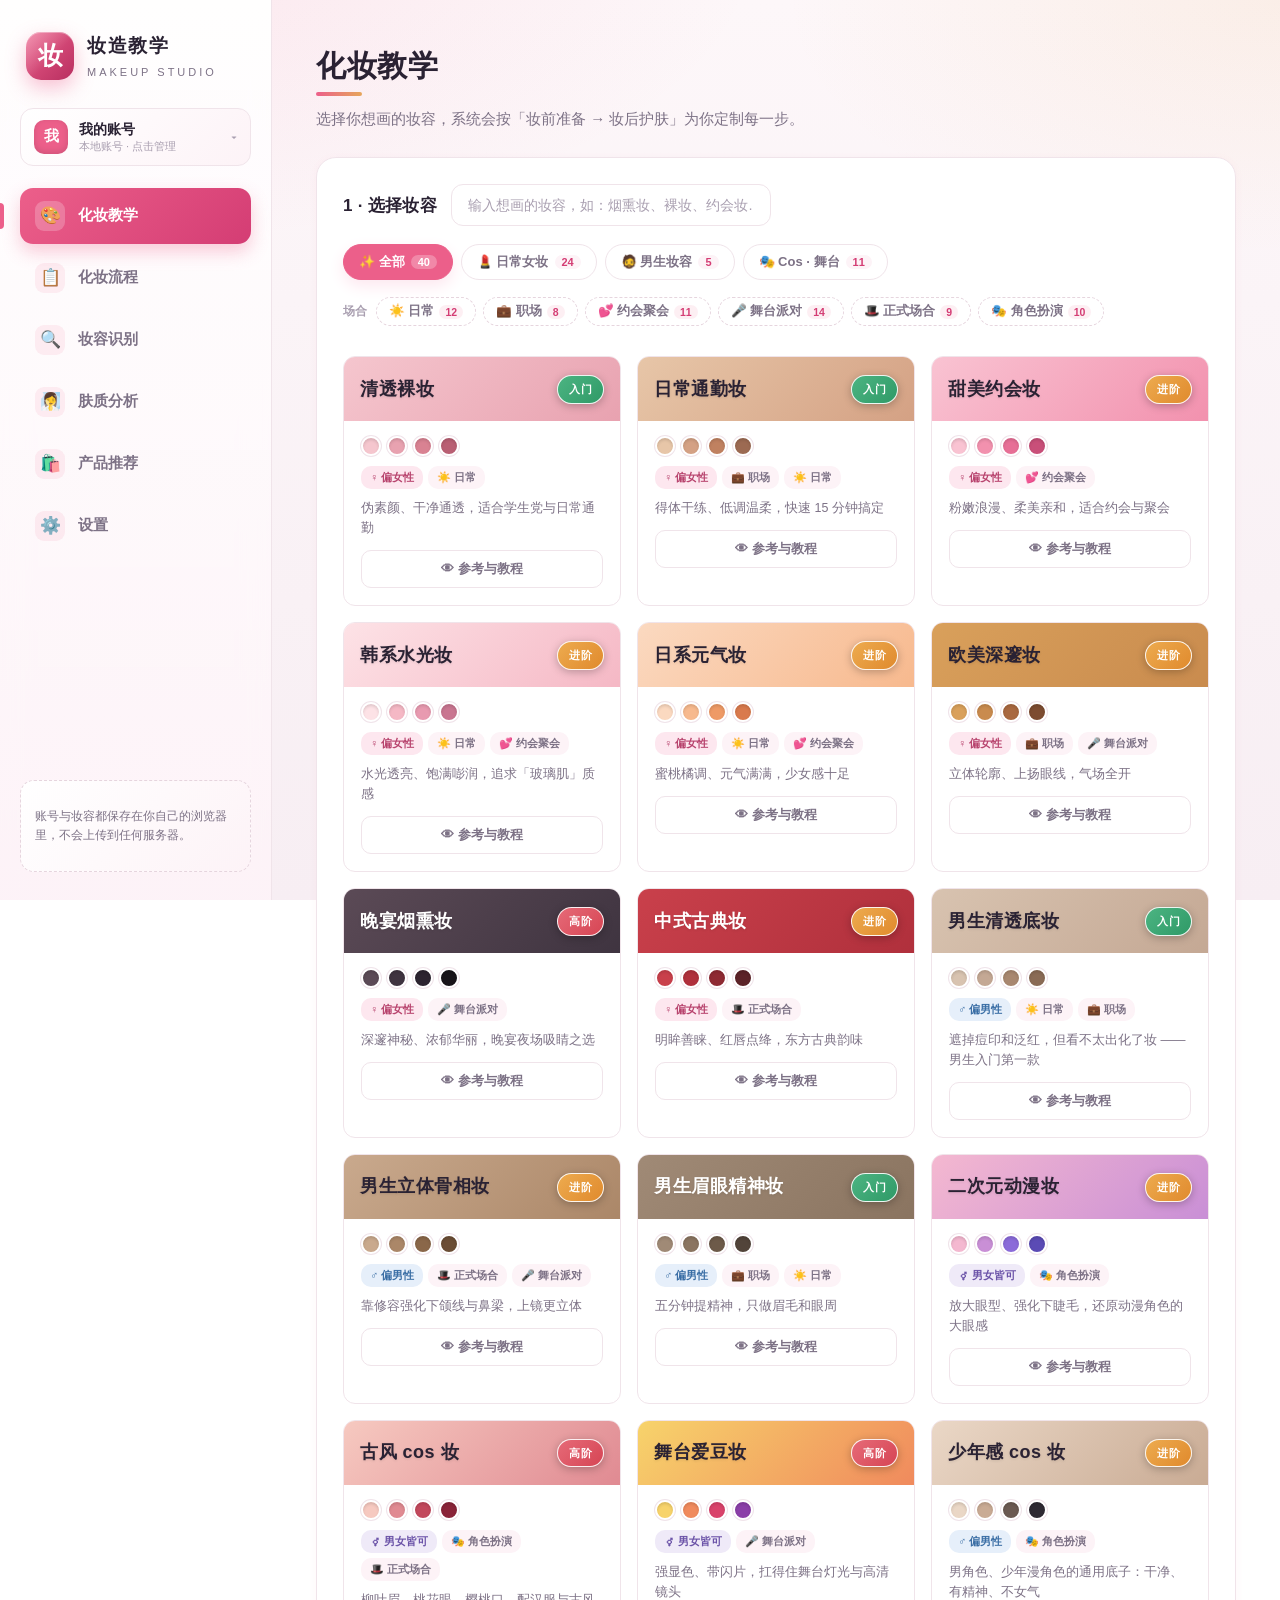
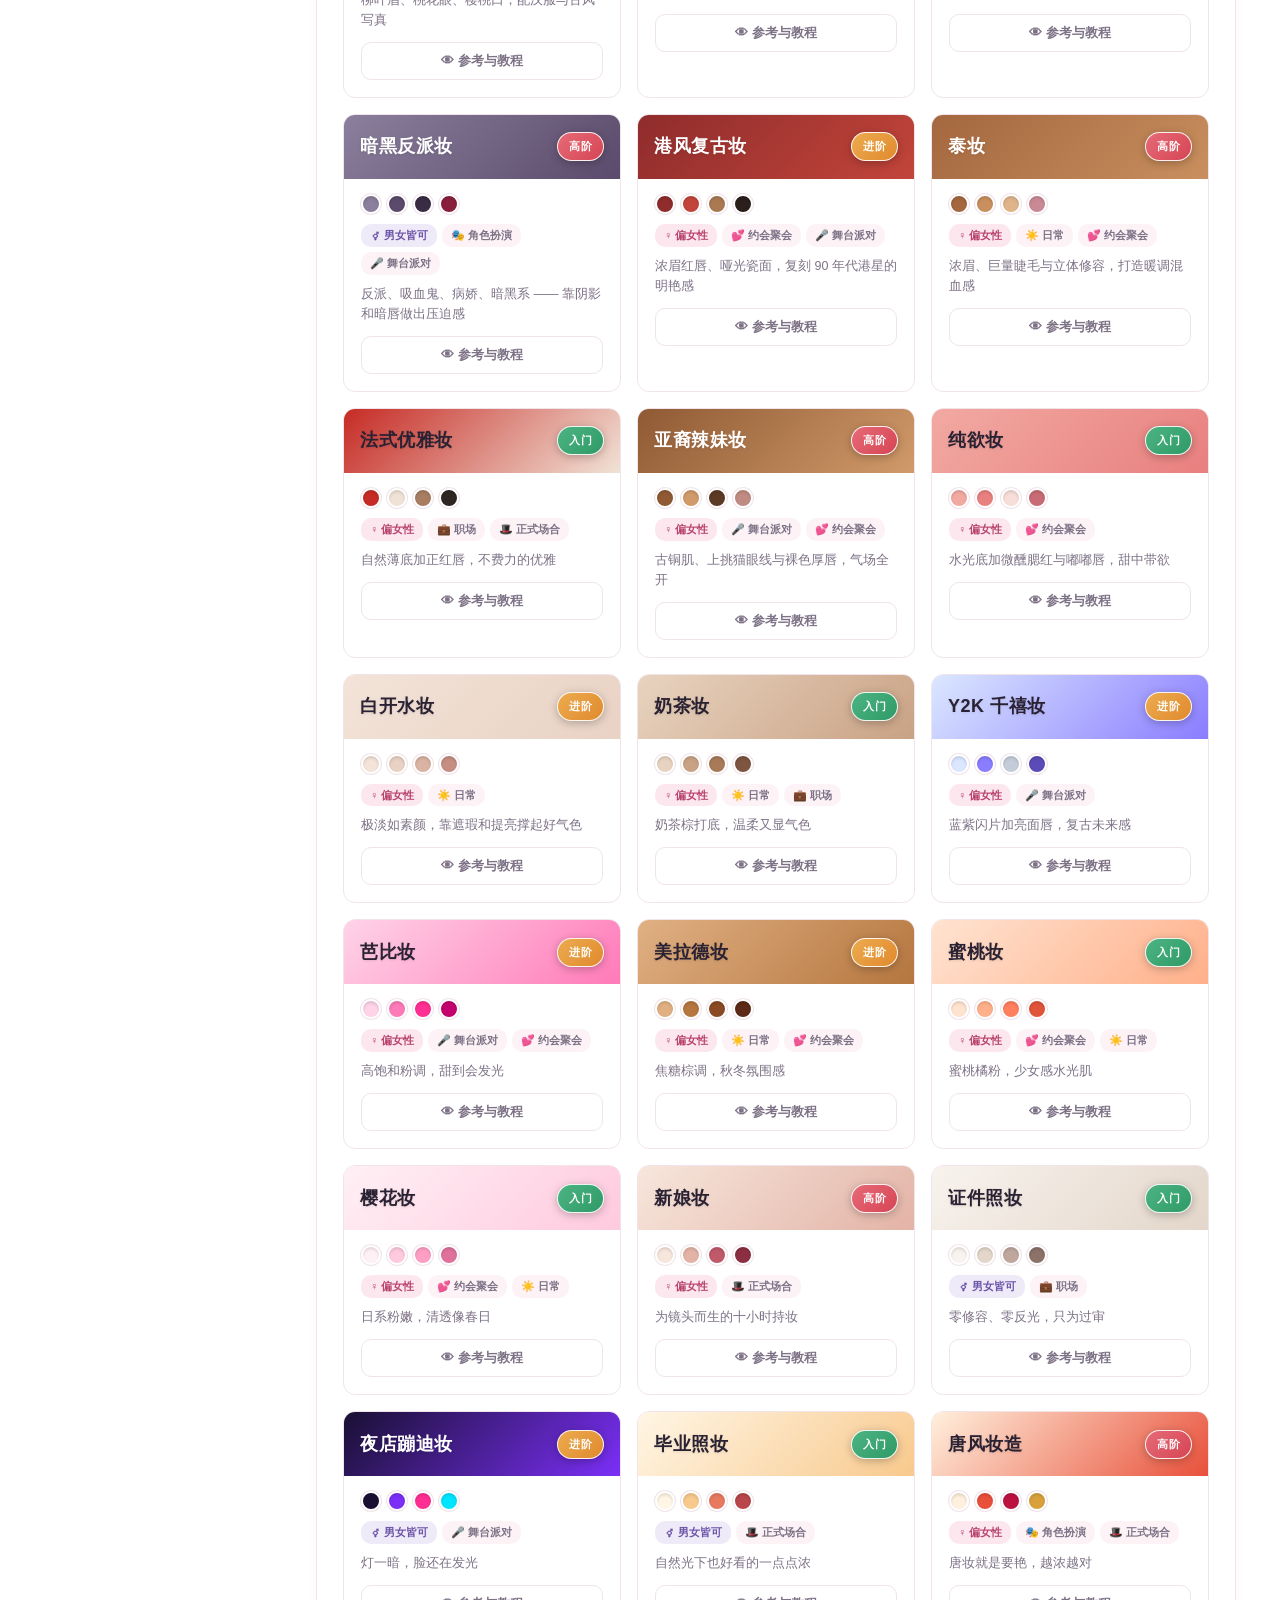
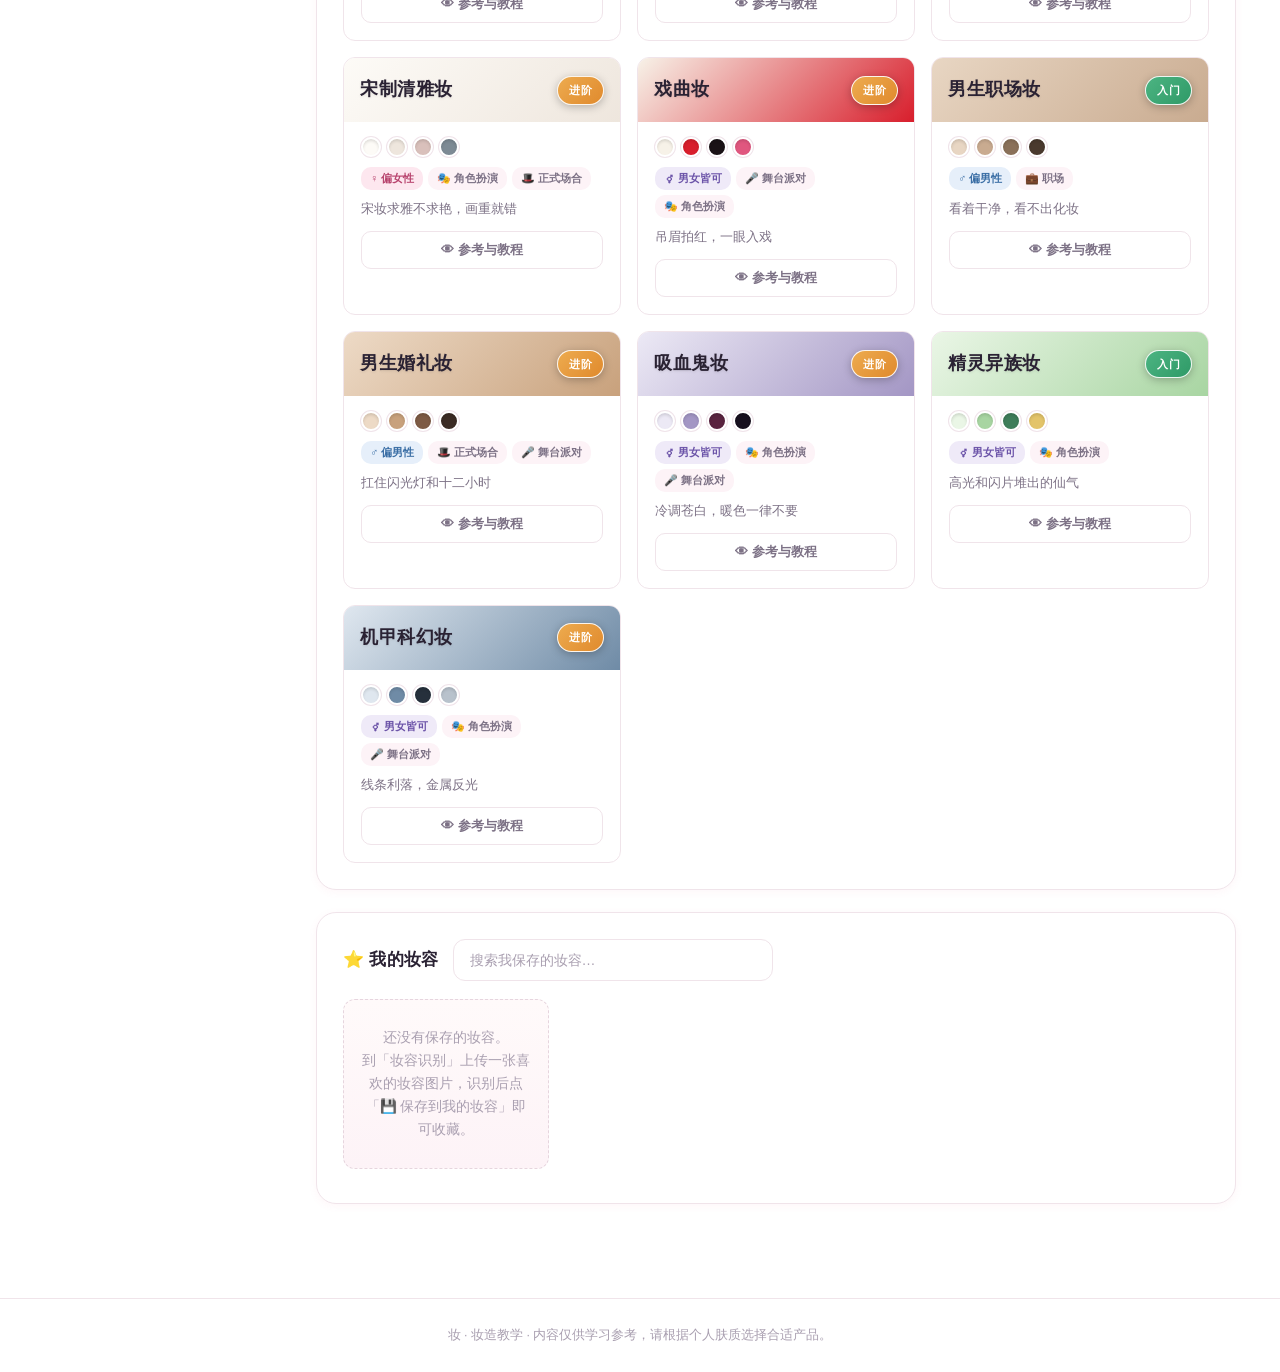
==== commit 9ea1d277: "识别大改造：AI 逐处拆解上传照片(颜色/位置/形状/质地/层次)并生成专属跟练步骤；接入真搜索(B站视频优先+Bing API+DDG兜底)；删掉教学页底部冗余的SEO折叠块并搬到独立静态页 gui" ====
--- a/index.html
+++ b/index.html
@@ -193,512 +193,13 @@
       <!-- 购物清单（按当前妆容生成） -->
       <div class="card hidden" id="shop-card"></div>
 
-      <!-- SEO-OVERVIEW:START -->
-<details class="seo-fold">
-  <summary>
-    <span class="seo-fold-title">📖 全部妆容与完整流程一览</span>
-    <span class="seo-fold-sub">40 种妆容 · 8 个步骤 · 点击展开</span>
-  </summary>
-  <div class="seo-overview" id="overview">
-  <h4 class="ov-h">八种妆容风格</h4>
-  <div class="ov-looks">
-    <article class="ov-look">
-      <div class="ov-look-band" style="background:linear-gradient(135deg,#f5c6ce,#e8a2b0)"></div>
-      <div class="ov-look-body">
-        <h5>清透裸妆 <small>Natural / No-Makeup</small></h5>
-        <p class="ov-tag">伪素颜、干净通透，适合学生党与日常通勤</p>
-        <p class="ov-desc">弱化色彩、突出皮肤本身的清透感，讲究「看似没画、气色很好」。</p>
-        <p class="ov-meta">难度：入门 ｜ 适合：上学 / 上班 / 见长辈</p>
-        <p class="ov-eco">配色：#f5c6ce · #e8a2b0 · #d98292 · #b95f73</p>
-      </div>
-    </article>
-    <article class="ov-look">
-      <div class="ov-look-band" style="background:linear-gradient(135deg,#e7c6a8,#d4a184)"></div>
-      <div class="ov-look-body">
-        <h5>日常通勤妆 <small>Daily Office</small></h5>
-        <p class="ov-tag">得体干练、低调温柔，快速 15 分钟搞定</p>
-        <p class="ov-desc">大地色系为主，强调精神气与亲和力，耐看又不出错。</p>
-        <p class="ov-meta">难度：入门 ｜ 适合：上班 / 面试 / 商务场合</p>
-        <p class="ov-eco">配色：#e7c6a8 · #d4a184 · #c08160 · #9c6a52</p>
-      </div>
-    </article>
-    <article class="ov-look">
-      <div class="ov-look-band" style="background:linear-gradient(135deg,#f9c3d2,#f291ae)"></div>
-      <div class="ov-look-body">
-        <h5>甜美约会妆 <small>Sweet Date</small></h5>
-        <p class="ov-tag">粉嫩浪漫、柔美亲和，适合约会与聚会</p>
-        <p class="ov-desc">以粉色、珊瑚色为主，营造温柔甜美的氛围感。</p>
-        <p class="ov-meta">难度：进阶 ｜ 适合：约会 / 聚会 / 拍照</p>
-        <p class="ov-eco">配色：#f9c3d2 · #f291ae · #e76f96 · #c94f79</p>
-      </div>
-    </article>
-    <article class="ov-look">
-      <div class="ov-look-band" style="background:linear-gradient(135deg,#fde2e6,#f5b8c5)"></div>
-      <div class="ov-look-body">
-        <h5>韩系水光妆 <small>Korean Glass Skin</small></h5>
-        <p class="ov-tag">水光透亮、饱满嘭润，追求「玻璃肌」质感</p>
-        <p class="ov-desc">核心是光泽感底妆，配上低饱和粉调与饱满唇色，减龄又显嫩。</p>
-        <p class="ov-meta">难度：进阶 ｜ 适合：日常 / 约会 / 上镜</p>
-        <p class="ov-eco">配色：#fde2e6 · #f5b8c5 · #e89ab0 · #c97590</p>
-      </div>
-    </article>
-    <article class="ov-look">
-      <div class="ov-look-band" style="background:linear-gradient(135deg,#fbd9c0,#f7b98e)"></div>
-      <div class="ov-look-body">
-        <h5>日系元气妆 <small>Japanese Genki</small></h5>
-        <p class="ov-tag">蜜桃橘调、元气满满，少女感十足</p>
-        <p class="ov-desc">以蜜桃、珊瑚橘为主，眼下腮红是灵魂，可爱又元气。</p>
-        <p class="ov-meta">难度：进阶 ｜ 适合：日常 / 出行 / 拍照</p>
-        <p class="ov-eco">配色：#fbd9c0 · #f7b98e · #ee9a66 · #d97a4d</p>
-      </div>
-    </article>
-    <article class="ov-look">
-      <div class="ov-look-band" style="background:linear-gradient(135deg,#d9a05b,#c98b4e)"></div>
-      <div class="ov-look-body">
-        <h5>欧美深邃妆 <small>Western Glam</small></h5>
-        <p class="ov-tag">立体轮廓、上扬眼线，气场全开</p>
-        <p class="ov-desc">强调骨骼感与轮廓，古铜色眼影+上扬眼线+裸唇是经典公式。</p>
-        <p class="ov-meta">难度：进阶 ｜ 适合：派对 / 街拍 / 舞台</p>
-        <p class="ov-eco">配色：#d9a05b · #c98b4e · #a9683f · #7d4c30</p>
-      </div>
-    </article>
-    <article class="ov-look">
-      <div class="ov-look-band" style="background:linear-gradient(135deg,#5b4a56,#3f3440)"></div>
-      <div class="ov-look-body">
-        <h5>晚宴烟熏妆 <small>Smokey Evening</small></h5>
-        <p class="ov-tag">深邃神秘、浓郁华丽，晚宴夜场吸睛之选</p>
-        <p class="ov-desc">以黑、灰、深棕等深色层层晕染，打造神秘深邃的烟熏效果。</p>
-        <p class="ov-meta">难度：高阶 ｜ 适合：晚宴 / 派对 / 夜场</p>
-        <p class="ov-eco">配色：#5b4a56 · #3f3440 · #2c2430 · #181419</p>
-      </div>
-    </article>
-    <article class="ov-look">
-      <div class="ov-look-band" style="background:linear-gradient(135deg,#c9404b,#b0303c)"></div>
-      <div class="ov-look-body">
-        <h5>中式古典妆 <small>Chinese Classical</small></h5>
-        <p class="ov-tag">明眸善睐、红唇点绛，东方古典韵味</p>
-        <p class="ov-desc">以朱红、绛红为主，眉若远山、唇似点绛，端庄明艳。</p>
-        <p class="ov-meta">难度：进阶 ｜ 适合：汉服 / 国风 / 拍摄 / 舞台</p>
-        <p class="ov-eco">配色：#c9404b · #b0303c · #8f2a33 · #5c2328</p>
-      </div>
-    </article>
-    <article class="ov-look">
-      <div class="ov-look-band" style="background:linear-gradient(135deg,#d8c3b0,#c4a894)"></div>
-      <div class="ov-look-body">
-        <h5>男生清透底妆 <small>Men&#39;s Natural Base</small></h5>
-        <p class="ov-tag">遮掉痘印和泛红，但看不太出化了妆 —— 男生入门第一款</p>
-        <p class="ov-desc">男生底妆的目标不是「变白」，而是把肤色拉匀、把痘印和红血丝压下去，保留皮肤本来的质感和男性化的哑光感。</p>
-        <p class="ov-meta">难度：入门 ｜ 适合：日常 / 上课 / 面试 / 证件照</p>
-        <p class="ov-eco">配色：#d8c3b0 · #c4a894 · #a8876f · #8a6b55</p>
-      </div>
-    </article>
-    <article class="ov-look">
-      <div class="ov-look-band" style="background:linear-gradient(135deg,#c9a98d,#ab8768)"></div>
-      <div class="ov-look-body">
-        <h5>男生立体骨相妆 <small>Men&#39;s Contour / Bone Structure</small></h5>
-        <p class="ov-tag">靠修容强化下颌线与鼻梁，上镜更立体</p>
-        <p class="ov-desc">用阴影重塑面部结构：压下颌线、收颧骨、加深鼻影。核心是「看不出修容痕迹，只觉得脸更立体」。</p>
-        <p class="ov-meta">难度：进阶 ｜ 适合：拍照 / 上镜 / 舞台 / 婚礼</p>
-        <p class="ov-eco">配色：#c9a98d · #ab8768 · #8a6749 · #6b4d35</p>
-      </div>
-    </article>
-    <article class="ov-look">
-      <div class="ov-look-band" style="background:linear-gradient(135deg,#a08a76,#8a7460)"></div>
-      <div class="ov-look-body">
-        <h5>男生眉眼精神妆 <small>Men&#39;s Brow &amp; Eye</small></h5>
-        <p class="ov-tag">五分钟提精神，只做眉毛和眼周</p>
-        <p class="ov-desc">最省事的男生妆容：不碰底妆，只把眉毛修干净、眼周压一压，气色立刻不一样。</p>
-        <p class="ov-meta">难度：入门 ｜ 适合：上班 / 面试 / 见客户 / 熬夜后</p>
-        <p class="ov-eco">配色：#a08a76 · #8a7460 · #6d5a49 · #52443a</p>
-      </div>
-    </article>
-    <article class="ov-look">
-      <div class="ov-look-band" style="background:linear-gradient(135deg,#f4b8d0,#c98fd6)"></div>
-      <div class="ov-look-body">
-        <h5>二次元动漫妆 <small>Anime / 2D Cosplay</small></h5>
-        <p class="ov-tag">放大眼型、强化下睫毛，还原动漫角色的大眼感</p>
-        <p class="ov-desc">动漫角色的眼睛占脸比例远大于真人，所以这款妆的核心是「把眼睛做成两倍大」，同时靠修容把脸收小。</p>
-        <p class="ov-meta">难度：进阶 ｜ 适合：漫展 / 角色扮演 / 动漫写真</p>
-        <p class="ov-eco">配色：#f4b8d0 · #c98fd6 · #8b6bd9 · #5b4bb5</p>
-      </div>
-    </article>
-    <article class="ov-look">
-      <div class="ov-look-band" style="background:linear-gradient(135deg,#f6c9c0,#e08a92)"></div>
-      <div class="ov-look-body">
-        <h5>古风 cos 妆 <small>Chinese Historical Cosplay</small></h5>
-        <p class="ov-tag">柳叶眉、桃花眼、樱桃口，配汉服与古风写真</p>
-        <p class="ov-desc">中式古典审美的三件套：细长的柳叶眉、上挑的桃花眼、小巧的樱桃口 —— 和现代妆的「大眼嘟嘟唇」正好相反。</p>
-        <p class="ov-meta">难度：高阶 ｜ 适合：古风cos / 汉服活动 / 国风摄影</p>
-        <p class="ov-eco">配色：#f6c9c0 · #e08a92 · #c2485c · #8a2338</p>
-      </div>
-    </article>
-    <article class="ov-look">
-      <div class="ov-look-band" style="background:linear-gradient(135deg,#f7d36b,#f08a5d)"></div>
-      <div class="ov-look-body">
-        <h5>舞台爱豆妆 <small>Stage Idol</small></h5>
-        <p class="ov-tag">强显色、带闪片，扛得住舞台灯光与高清镜头</p>
-        <p class="ov-desc">舞台灯会把颜色吃掉一大半，所以这款妆的关键是「比日常浓一倍」：显色度、闪片、定妆全部拉满。</p>
-        <p class="ov-meta">难度：高阶 ｜ 适合：舞台演出 / 应援 / 拍视频 / 直播</p>
-        <p class="ov-eco">配色：#f7d36b · #f08a5d · #d9436b · #8b3fa8</p>
-      </div>
-    </article>
-    <article class="ov-look">
-      <div class="ov-look-band" style="background:linear-gradient(135deg,#ead7c6,#c9ab94)"></div>
-      <div class="ov-look-body">
-        <h5>少年感 cos 妆 <small>Shonen / Male Character Cosplay</small></h5>
-        <p class="ov-tag">男角色、少年漫角色的通用底子：干净、有精神、不女气</p>
-        <p class="ov-desc">男生出 cos 最常见的翻车点是「妆太女」—— 眼线太粗、腮红太重、唇色太艳。这款妆的核心是：把五官做立体、把气色提起来，但每一步都克制。</p>
-        <p class="ov-meta">难度：进阶 ｜ 适合：漫展 / 男角色 cos / 少年漫写真</p>
-        <p class="ov-eco">配色：#ead7c6 · #c9ab94 · #6b5a52 · #2e2a33</p>
-      </div>
-    </article>
-    <article class="ov-look">
-      <div class="ov-look-band" style="background:linear-gradient(135deg,#8a7f9c,#5b4a6b)"></div>
-      <div class="ov-look-body">
-        <h5>暗黑反派妆 <small>Dark / Villain Cosplay</small></h5>
-        <p class="ov-tag">反派、吸血鬼、病娇、暗黑系 —— 靠阴影和暗唇做出压迫感</p>
-        <p class="ov-desc">和 «少年感» 正好相反：这款妆要的就是「不像活人」。核心是压低整体明度、加深眼窝与颧骨阴影、用暗红或紫黑唇色收尾，男女角色都适用。</p>
-        <p class="ov-meta">难度：高阶 ｜ 适合：漫展 / 反派 cos / 暗黑系写真</p>
-        <p class="ov-eco">配色：#8a7f9c · #5b4a6b · #3a2c45 · #8a1f3d</p>
-      </div>
-    </article>
-    <article class="ov-look">
-      <div class="ov-look-band" style="background:linear-gradient(135deg,#8f2c2c,#c2453a)"></div>
-      <div class="ov-look-body">
-        <h5>港风复古妆 <small>HK Vintage / 90s</small></h5>
-        <p class="ov-tag">浓眉红唇、哑光瓷面，复刻 90 年代港星的明艳感</p>
-        <p class="ov-desc">港风复古妆的核心是「浓眉红唇配哑光瓷面」，靠高对比的黑眉红唇和 80、90 年代港星的明艳感取胜，腮红和修容都被压到最低，视觉重心只落在眉、内眼线和大红唇上。它和普通复古妆的区别在于底妆必须完全哑光、眼影只用大地色，几乎不带珠光和红调，一旦眼窝晕成一大片暖红就变成别的妆风了。新手最容易画错的是把眉毛修成欧美高挑眉——港风眉是「粗而平」不是「利而挑」；另一个坑是全脸死哑光，会凭空显老五岁，脸颊要保留一点底妆本身的柔雾光泽。</p>
-        <p class="ov-meta">难度：进阶 ｜ 适合：拍照 / 复古主题派对 / 港风穿搭</p>
-        <p class="ov-eco">配色：#8f2c2c · #c2453a · #a97a52 · #2b1f1c</p>
-      </div>
-    </article>
-    <article class="ov-look">
-      <div class="ov-look-band" style="background:linear-gradient(135deg,#a4673f,#c98f5e)"></div>
-      <div class="ov-look-body">
-        <h5>泰妆 <small>Thai Makeup</small></h5>
-        <p class="ov-tag">浓眉、巨量睫毛与立体修容，打造暖调混血感</p>
-        <p class="ov-desc">泰妆的精髓是「混血感」：浓密根根分明的眉毛、巨量上下睫毛、明显的修容和立体鼻影，再配一张暖调微光的健康皮肤，量感很浓却不脏。它和欧美妆的区别在于五官被处理得更柔和——高光偏暖、腮红用杏色、唇色低饱和，靠睫毛和原生毛流撑出深眼窝，而不是靠重眼影堆出来的。新手最常见的两个错误：一是眉毛用眉粉糊成又粗又实的一片黑，毛流感全丢；二是修容一路扫到嘴角以下，脸会立刻垮下来显得脏。</p>
-        <p class="ov-meta">难度：高阶 ｜ 适合：日常通勤 / 约会 / 旅行拍照</p>
-        <p class="ov-eco">配色：#a4673f · #c98f5e · #e0b48a · #c98a95</p>
-      </div>
-    </article>
-    <article class="ov-look">
-      <div class="ov-look-band" style="background:linear-gradient(135deg,#c62b25,#f1e2d6)"></div>
-      <div class="ov-look-body">
-        <h5>法式优雅妆 <small>French Chic</small></h5>
-        <p class="ov-tag">自然薄底加正红唇，不费力的优雅</p>
-        <p class="ov-desc">法式优雅妆的逻辑是「less is more」：底妆自然到能看见真实皮肤，眼妆几乎为零，全部重量压在一条利落的眉和一支正红唇上。它和美式裸妆的区别是裸妆会在修容和遮瑕上做功夫，法式连修容都省掉，靠唇色和干净的眉形提气场，雀斑、痣、法令纹都留着。新手最容易做过头——把眼线画粗、把睫毛刷成浓密款，或者把正红涂出一圈硬边，一下就失去了那种毫不费力的松弛感。</p>
-        <p class="ov-meta">难度：入门 ｜ 适合：上班 / 商务会谈 / 正式晚宴</p>
-        <p class="ov-eco">配色：#c62b25 · #f1e2d6 · #a87d62 · #2e2622</p>
-      </div>
-    </article>
-    <article class="ov-look">
-      <div class="ov-look-band" style="background:linear-gradient(135deg,#8f5a34,#d19a6a)"></div>
-      <div class="ov-look-body">
-        <h5>亚裔辣妹妆 <small>ABG Style</small></h5>
-        <p class="ov-tag">古铜肌、上挑猫眼线与裸色厚唇，气场全开</p>
-        <p class="ov-desc">ABG 亚裔辣妹妆的核心是古铜感皮肤加骨相重塑：小麦色底妆、冷调灰棕修容、上挑猫眼线和裸色厚唇缺一不可，整体气质张扬、有力量感。它和泰妆都重修容，但 ABG 的修容更冷更硬、唇色偏裸偏灰，眼线必须是明显上扬的猫眼，方向完全不同。新手最容易翻车的是修容用了暖棕——上脸立刻发黄显脏；另一个常见错误是把裸唇画成没有轮廓的薄唇，厚唇轮廓和唇线笔才是这款妆的命门。</p>
-        <p class="ov-meta">难度：高阶 ｜ 适合：舞台演出 / 派对 / 约会拍照</p>
-        <p class="ov-eco">配色：#8f5a34 · #d19a6a · #5c3a24 · #c08b82</p>
-      </div>
-    </article>
-    <article class="ov-look">
-      <div class="ov-look-band" style="background:linear-gradient(135deg,#f2a9a2,#e8807f)"></div>
-      <div class="ov-look-body">
-        <h5>纯欲妆 <small>Pure Desire</small></h5>
-        <p class="ov-tag">水光底加微醺腮红与嘟嘟唇，甜中带欲</p>
-        <p class="ov-desc">纯欲妆的公式是清透水光底加眼下鼻梁的微醺腮红，再配一支水光嘟嘟唇，眼妆被刻意压到最低，甜和欲之间的平衡全靠腮红的位置和唇的光泽。它和普通甜美妆最大的区别是腮红位置更高、横跨鼻梁，颜色集中在眼下而不是苹果肌，唇线完全模糊。新手最容易画错的是为了显气色把腮红打太重、位置又压到苹果肌上，瞬间变成高原红；另一个错误是全脸定妆，水光底一旦哑光，整个妆的灵魂就没了。</p>
-        <p class="ov-meta">难度：入门 ｜ 适合：约会 / 日常出游 / 拍照</p>
-        <p class="ov-eco">配色：#f2a9a2 · #e8807f · #f7ded8 · #c96b74</p>
-      </div>
-    </article>
-    <article class="ov-look">
-      <div class="ov-look-band" style="background:linear-gradient(135deg,#f3e3d8,#e8d2c4)"></div>
-      <div class="ov-look-body">
-        <h5>白开水妆 <small>White Water / Bare</small></h5>
-        <p class="ov-tag">极淡如素颜，靠遮瑕和提亮撑起好气色</p>
-        <p class="ov-desc">白开水妆追求的是像没化妆但气色很好，几乎不上色、不用眼影、唇色接近原本唇色，全部功夫都花在遮瑕和提亮这两件事上。它和素颜的差别就在于黑眼圈、痘印和泛红被悄悄处理掉了，脸型靠局部提亮而不是修容。新手最容易犯的错是把淡理解成什么都少上一点，结果既没遮住瑕疵又没有气色；正确做法是遮瑕做足、颜色做淡，重点永远落在皮肤质地上。</p>
-        <p class="ov-meta">难度：进阶 ｜ 适合：日常通勤 / 上课 / 见家长</p>
-        <p class="ov-eco">配色：#f3e3d8 · #e8d2c4 · #d9b3a3 · #c58e83</p>
-      </div>
-    </article>
-    <article class="ov-look">
-      <div class="ov-look-band" style="background:linear-gradient(135deg,#e8d3c0,#c9a284)"></div>
-      <div class="ov-look-body">
-        <h5>奶茶妆 <small>Milk Tea</small></h5>
-        <p class="ov-tag">奶茶棕打底，温柔又显气色</p>
-        <p class="ov-desc">奶茶妆的核心是把棕色调控制在同一温度里，像加了牛奶的红茶——低饱和、暖调、边界柔和，远看像没化妆但气色很好。它和美拉德妆看着像亲戚，区别是明度更浅、饱和度更低，没有那种焦糖烤过的厚重感。新手最容易画错的是棕色调不统一：眼影偏灰、唇色偏紫、修容偏红，整张脸就脏了，一定要挑同一色系的暖棕。</p>
-        <p class="ov-meta">难度：入门 ｜ 适合：上学 / 上班 / 见朋友</p>
-        <p class="ov-eco">配色：#e8d3c0 · #c9a284 · #a87a58 · #7d5540</p>
-      </div>
-    </article>
-    <article class="ov-look">
-      <div class="ov-look-band" style="background:linear-gradient(135deg,#dbe7ff,#8a7dff)"></div>
-      <div class="ov-look-body">
-        <h5>Y2K 千禧妆 <small>Y2K</small></h5>
-        <p class="ov-tag">蓝紫闪片加亮面唇，复古未来感</p>
-        <p class="ov-desc">Y2K 千禧妆是把 2000 年代的复古未来感搬到脸上：冷调蓝紫眼影、大颗粒银色闪片、亮到反光的唇釉，腮红打得比常规位置更高，像被闪光灯照过。它和现在流行的清透妆正好相反，讲究高对比、高光泽，还有一点廉价感里的时髦。新手最容易翻车的是闪片范围失控和气色被冷色吃掉——闪片要集中在眼窝中央和眼头，腮红与唇色必须把血色补回来，否则整张脸像褪色的照片。</p>
-        <p class="ov-meta">难度：进阶 ｜ 适合：舞台 / 演出 / 主题派对</p>
-        <p class="ov-eco">配色：#dbe7ff · #8a7dff · #c3ccd8 · #5b4bb8</p>
-      </div>
-    </article>
-    <article class="ov-look">
-      <div class="ov-look-band" style="background:linear-gradient(135deg,#ffd3e8,#ff7ab8)"></div>
-      <div class="ov-look-body">
-        <h5>芭比妆 <small>Barbiecore</small></h5>
-        <p class="ov-tag">高饱和粉调，甜到会发光</p>
-        <p class="ov-desc">芭比妆是 Barbiecore 的直球表达：整张脸围绕高饱和粉色运转，眼影、腮红、唇色互相呼应，底妆干净偏白，睫毛浓到有分量。它和奶茶、美拉德这类低饱和妆正好相反，考的是控制力——粉调一多就发脏发肿，所以必须用深一号的粉或莓果色压住轮廓。新手最容易画错的是把粉色平铺整个眼皮和脸颊，结果眼睛显肿、脸显大；正确做法是浅粉打底、深粉压眼尾，腮红斜扫而不是圆涂。</p>
-        <p class="ov-meta">难度：进阶 ｜ 适合：舞台 / 约会 / 主题派对</p>
-        <p class="ov-eco">配色：#ffd3e8 · #ff7ab8 · #ff2f93 · #c4006e</p>
-      </div>
-    </article>
-    <article class="ov-look">
-      <div class="ov-look-band" style="background:linear-gradient(135deg,#e0b083,#b5763f)"></div>
-      <div class="ov-look-body">
-        <h5>美拉德妆 <small>Maillard</small></h5>
-        <p class="ov-tag">焦糖棕调，秋冬氛围感</p>
-        <p class="ov-desc">美拉德妆的灵感来自食物加热后的焦糖化反应，关键词是「烤过的棕」：明度低、暖度高、层次厚，眼影是棕，唇是砖红或焦糖，修容也走暖调。它和奶茶妆看着像亲戚，但奶茶妆是加奶的浅棕、清爽日常，美拉德是加深加厚的焦糖，秋冬感更重。新手最容易画错的是只用一种棕色平铺，结果整张脸发灰发土，一定要准备浅、中、深三个棕，靠明暗差把立体感做出来。</p>
-        <p class="ov-meta">难度：进阶 ｜ 适合：上班 / 约会 / 秋冬出门</p>
-        <p class="ov-eco">配色：#e0b083 · #b5763f · #8a4a24 · #5c2a16</p>
-      </div>
-    </article>
-    <article class="ov-look">
-      <div class="ov-look-band" style="background:linear-gradient(135deg,#ffe3d1,#ffb08a)"></div>
-      <div class="ov-look-body">
-        <h5>蜜桃妆 <small>Peach</small></h5>
-        <p class="ov-tag">蜜桃橘粉，少女感水光肌</p>
-        <p class="ov-desc">蜜桃妆是橘粉调的少女感妆容：眼影是蜜桃色，腮红打在苹果肌上像刚运动完，唇是水光质地的橘粉，整张脸透着光。它和樱花妆的区别在色温——蜜桃偏暖橘，樱花偏冷粉，一个像夏天的桃子一个像春天的花。新手最容易画错的是橘色下手太重，橘调一过量就显黄显脏，腮红和眼影都要少量多次，宁可淡了再补，也不要一次上重。</p>
-        <p class="ov-meta">难度：入门 ｜ 适合：约会 / 拍照 / 周末出门</p>
-        <p class="ov-eco">配色：#ffe3d1 · #ffb08a · #ff7f5e · #e0553a</p>
-      </div>
-    </article>
-    <article class="ov-look">
-      <div class="ov-look-band" style="background:linear-gradient(135deg,#fff0f5,#ffc9de)"></div>
-      <div class="ov-look-body">
-        <h5>樱花妆 <small>Sakura</small></h5>
-        <p class="ov-tag">日系粉嫩，清透像春日</p>
-        <p class="ov-desc">樱花妆是日系春日感的标准答案：淡粉带微珠光的眼影、樱花粉腮红打在眼下、水光粉唇，整体透明感强，像站在樱花树下被柔光照着。它和芭比妆都用粉，但樱花妆是低饱和、高明度的淡粉，靠微珠光提亮，绝不做浓重的粉色块。新手最容易画错的是粉色选得太饱和、下手太重，眼皮立刻显肿、脸显膨胀；正确做法是挑带一点奶调或灰调的淡粉，全部少量多次，最后用高光把立体度找回来。</p>
-        <p class="ov-meta">难度：入门 ｜ 适合：约会 / 拍照 / 春日出门</p>
-        <p class="ov-eco">配色：#fff0f5 · #ffc9de · #ff9ec4 · #e0709c</p>
-      </div>
-    </article>
-    <article class="ov-look">
-      <div class="ov-look-band" style="background:linear-gradient(135deg,#f7e6dc,#e3b3a6)"></div>
-      <div class="ov-look-body">
-        <h5>新娘妆 <small>Bridal</small></h5>
-        <p class="ov-tag">为镜头而生的十小时持妆</p>
-        <p class="ov-desc">新娘妆唯一的目标，是扛住「一整天 + 高清跟拍 + 强闪光灯」的三重考验：底妆必须无瑕、持妆必须做足、所有妆感都要比日常浓一档，因为相机至少吃掉三成颜色。它和日常妆最大的区别在于「防水」和「补妆包」是必需品——你会哭、会出汗、会换衣服敬酒。新手最容易画错的两点：用了水润型粉底和养肤型高倍防晒，结果半小时开始融妆，闪光灯下整张脸还泛出一层白光。</p>
-        <p class="ov-meta">难度：高阶 ｜ 适合：婚礼 / 婚纱照 / 订婚</p>
-        <p class="ov-eco">配色：#f7e6dc · #e3b3a6 · #c05a6a · #8d2f42</p>
-      </div>
-    </article>
-    <article class="ov-look">
-      <div class="ov-look-band" style="background:linear-gradient(135deg,#f8f3ee,#e3d6ca)"></div>
-      <div class="ov-look-body">
-        <h5>证件照妆 <small>ID Photo</small></h5>
-        <p class="ov-tag">零修容、零反光，只为过审</p>
-        <p class="ov-desc">证件照妆的唯一使命，是在闪光灯下如实还原你的五官：均匀肤色、压掉黑眼圈、让眉毛干净、唇色自然，除此之外什么都不要做。它和日常妆最大的区别是「做减法」——任何修容、浓眼影、亮片都会在闪光灯下变成反光或阴影，甚至影响人脸识别与过审。新手最容易犯的错，是照搬日常妆的思路去加深轮廓、或者用了带珠光的底妆，结果照片里脸型变形、脸颊一片油光，还得重新排队重拍。</p>
-        <p class="ov-meta">难度：入门 ｜ 适合：证件照 / 护照 / 签证 / 入职照</p>
-        <p class="ov-eco">配色：#f8f3ee · #e3d6ca · #bfa79e · #8c7268</p>
-      </div>
-    </article>
-    <article class="ov-look">
-      <div class="ov-look-band" style="background:linear-gradient(135deg,#191033,#7b2ff7)"></div>
-      <div class="ov-look-body">
-        <h5>夜店蹦迪妆 <small>Club Party</small></h5>
-        <p class="ov-tag">灯一暗，脸还在发光</p>
-        <p class="ov-desc">夜店妆的底层逻辑和日常妆正好相反：环境光极暗，只有紫、蓝、粉的射灯和频闪，所以「看得见」只能靠反光和闪片——金属眼影、亮片、亮面唇釉才是主角，哑光大地色在这里等于没画。它同时必须是抗汗抗油的，因为你要跳两三个小时。新手最容易犯的错是照搬日常的精致哑光妆，一到现场整张脸融进黑暗里，朋友拍的照片里只剩一片糊。</p>
-        <p class="ov-meta">难度：进阶 ｜ 适合：夜店 / 音乐节 / 生日局</p>
-        <p class="ov-eco">配色：#191033 · #7b2ff7 · #ff2e93 · #00e5ff</p>
-      </div>
-    </article>
-    <article class="ov-look">
-      <div class="ov-look-band" style="background:linear-gradient(135deg,#fff6e5,#f8c98d)"></div>
-      <div class="ov-look-body">
-        <h5>毕业照妆 <small>Graduation</small></h5>
-        <p class="ov-tag">自然光下也好看的一点点浓</p>
-        <p class="ov-desc">毕业照是室外自然光下拍的，而自然光是最诚实的灯光：底妆厚一点、眼影重一点都会被拍成粉感和脏感，所以这款妆的难度不在技术而在「克制的浓度」。它和日常妆最大的区别是腮红要刻意加重——照片会整体吃掉气色，唯一值得加量的就是腮红和唇色。新手最容易犯的错，一是按室内拍照的思路画了浓眼妆和浓修容，成片又凶又假；二是完全忽略学士帽，让帽檐在脸上压出阴影、还把额头和发际线的妆蹭掉。</p>
-        <p class="ov-meta">难度：入门 ｜ 适合：毕业照 / 学位授予 / 校园写真</p>
-        <p class="ov-eco">配色：#fff6e5 · #f8c98d · #e8795f · #b8464a</p>
-      </div>
-    </article>
-    <article class="ov-look">
-      <div class="ov-look-band" style="background:linear-gradient(135deg,#fff0dd,#e8503a)"></div>
-      <div class="ov-look-body">
-        <h5>唐风妆造 <small>Tang Dynasty</small></h5>
-        <p class="ov-tag">唐妆就是要艳，越浓越对</p>
-        <p class="ov-desc">唐风妆造的审美核心是「浓艳丰腴」：大面积胭脂从眼下一直晕到颧骨外，桂叶眉粗而短，唇画得小巧，再配上花钿、斜红、面靥三件套——和明清以来追求的清雅素净几乎是反着来的。它和普通古风妆最大的区别在腮红的面积和位置：不是打在苹果肌上，而是从眼下横着铺到颧骨外侧甚至耳前。新手最容易画错的，就是用现代审美的淡腮红加细长眉去做唐妆，结果既不唐也不美，整体像刚上完底妆就出门了。</p>
-        <p class="ov-meta">难度：高阶 ｜ 适合：汉服写真 / 唐风婚照 / 舞台演出 / 漫展</p>
-        <p class="ov-eco">配色：#fff0dd · #e8503a · #bc1240 · #d9a13c</p>
-      </div>
-    </article>
-    <article class="ov-look">
-      <div class="ov-look-band" style="background:linear-gradient(135deg,#fdfbf7,#eee6dd)"></div>
-      <div class="ov-look-body">
-        <h5>宋制清雅妆 <small>Song Dynasty</small></h5>
-        <p class="ov-tag">宋妆求雅不求艳，画重就错</p>
-        <p class="ov-desc">宋制妆容的核心是清瘦素净，与三白妆一脉相承：底妆白净但不厚重，只在额头、鼻梁、下巴三处提亮，胭脂极淡，眉是细长的远山眉，唇色几乎就是原本唇色，再点缀珍珠面靥。它和唐妆几乎是镜像——唐妆靠加，宋妆靠减，颜色一旦重了、亮了，整个气质立刻就散了。新手最容易画错的，是用现代「显气色」的思路加重腮红和唇色，或者把眉毛画粗画挑，重一步就不是宋妆了。</p>
-        <p class="ov-meta">难度：进阶 ｜ 适合：汉服写真 / 宋制婚礼 / 雅集 / 漫展</p>
-        <p class="ov-eco">配色：#fdfbf7 · #eee6dd · #d9c0bb · #7d8a94</p>
-      </div>
-    </article>
-    <article class="ov-look">
-      <div class="ov-look-band" style="background:linear-gradient(135deg,#f7f2e8,#d81e2c)"></div>
-      <div class="ov-look-body">
-        <h5>戏曲妆 <small>Chinese Opera</small></h5>
-        <p class="ov-tag">吊眉拍红，一眼入戏</p>
-        <p class="ov-desc">戏曲妆的核心是“用夸张重建五官比例”：大白底把脸变成一张干净的画布，拍红把气色集中到眼周和颧骨，吊眉把整张脸往上提。它和其他妆容最大的区别是不追求自然，而是追求十米之外依然清晰的情绪——红要红得透，黑要黑得实。新手最容易画错的是把红拍成两团对称的高原红，正确做法是从眼周往颧骨揉开、边界要虚，另外不吊眉就没那个神韵，只画眼线不吊眉等于白画。</p>
-        <p class="ov-meta">难度：进阶 ｜ 适合：京剧昆曲彩唱 / 舞台演出 / 戏曲主题 cosplay</p>
-        <p class="ov-eco">配色：#f7f2e8 · #d81e2c · #1a1216 · #e0577f</p>
-      </div>
-    </article>
-    <article class="ov-look">
-      <div class="ov-look-band" style="background:linear-gradient(135deg,#e8d6c3,#c9ab90)"></div>
-      <div class="ov-look-body">
-        <h5>男生职场妆 <small>Men&#39;s Office</small></h5>
-        <p class="ov-tag">看着干净，看不出化妆</p>
-        <p class="ov-desc">男妆的目标不是变好看，而是把疲惫和不均匀从脸上拿走：遮掉黑眼圈和痘印、把肤色校准到和脖子一致、压掉所有反光。它和男生清透底妆的区别是更克制也更正式，光泽要压、边界要糊、浓度要低到同事只能看出你今天状态好。办公室日光灯是男妆最狠的考官，会把一切不均匀放大，所以新手最容易错的两件事就是底妆选太白和用了带闪的产品。</p>
-        <p class="ov-meta">难度：入门 ｜ 适合：面试 / 上班 / 见客户</p>
-        <p class="ov-eco">配色：#e8d6c3 · #c9ab90 · #8a7059 · #4a3a2e</p>
-      </div>
-    </article>
-    <article class="ov-look">
-      <div class="ov-look-band" style="background:linear-gradient(135deg,#eddac6,#c8a17c)"></div>
-      <div class="ov-look-body">
-        <h5>男生婚礼妆 <small>Men&#39;s Wedding</small></h5>
-        <p class="ov-tag">扛住闪光灯和十二小时</p>
-        <p class="ov-desc">新郎妆和职场妆最大的区别是要经得起拍：闪光灯会吃掉脸上的阴影，跟拍镜头会把平脸拍得更平，所以修容必须比日常更明确，底妆要更抗汗抗油，全脸都要防水。它的目标是照片里精神，不是帅到抢镜，所有浓度都要控制在新娘之下，避免同框时两个人抢焦点。新手最容易画错的是遮瑕太厚和定妆不足，仪式进行到一半眼下卡纹、额头反光，照片基本全废。</p>
-        <p class="ov-meta">难度：进阶 ｜ 适合：婚礼全天 / 婚纱照跟拍 / 订婚仪式</p>
-        <p class="ov-eco">配色：#eddac6 · #c8a17c · #7d5a44 · #3b2b24</p>
-      </div>
-    </article>
-    <article class="ov-look">
-      <div class="ov-look-band" style="background:linear-gradient(135deg,#ece9f5,#a396c4)"></div>
-      <div class="ov-look-body">
-        <h5>吸血鬼妆 <small>Vampire</small></h5>
-        <p class="ov-tag">冷调苍白，暖色一律不要</p>
-        <p class="ov-desc">吸血鬼妆的全部说服力都在一个冷字上：底妆要压到几乎没有血色，眼窝用灰紫大面积做凹陷，唇色走暗酒红或紫黑，整张脸像被月光照过。它和普通暗黑妆的区别是不靠脏乱的烟熏，而靠结构性的凹陷，眼窝、颧骨下、太阳穴都要往里推。新手最容易画错的是底妆用了暖调粉底，冷调是关键，任何暖色都会破坏气质；其次是眼影只涂在眼皮上，没有把凹陷画到眉骨和眼下。</p>
-        <p class="ov-meta">难度：进阶 ｜ 适合：万圣节 / 吸血鬼主题 cosplay / 暗黑系拍摄</p>
-        <p class="ov-eco">配色：#ece9f5 · #a396c4 · #5a2440 · #170f1e</p>
-      </div>
-    </article>
-    <article class="ov-look">
-      <div class="ov-look-band" style="background:linear-gradient(135deg,#eaf6e6,#a8d5a2)"></div>
-      <div class="ov-look-body">
-        <h5>精灵异族妆 <small>Elven Fantasy</small></h5>
-        <p class="ov-tag">高光和闪片堆出的仙气</p>
-        <p class="ov-desc">精灵妆靠的是发光感，高光和闪片不能省：鼻尖、眉骨、颧骨、锁骨都要提亮，眼周和颧骨点上金色或彩色闪片，皮肤看起来像自带柔光。它和日常妆最大的区别是允许夸张的非日常色，金、绿、紫可以大胆用，越不像人类越对。新手最容易画错的是高光打得又白又厚，正确做法是用香槟或金色调的高光顺着骨骼点，而不是把整张脸刷成珠光；另外只画脸不配尖耳和发色，撑不起异族感。</p>
-        <p class="ov-meta">难度：入门 ｜ 适合：奇幻主题 cosplay / 森系写真 / 漫展 / 万圣节</p>
-        <p class="ov-eco">配色：#eaf6e6 · #a8d5a2 · #3f7d5a · #e3c46a</p>
-      </div>
-    </article>
-    <article class="ov-look">
-      <div class="ov-look-band" style="background:linear-gradient(135deg,#dfe7ef,#6f8ba6)"></div>
-      <div class="ov-look-body">
-        <h5>机甲科幻妆 <small>Mecha Sci-Fi</small></h5>
-        <p class="ov-tag">线条利落，金属反光</p>
-        <p class="ov-desc">机甲妆靠线条和金属反光，不要太柔和的晕染：眼影用银、钢蓝、铬色做块面，眼线画出直线条或电路图案，修容是硬朗的几何阴影，而不是圆润的渐变。它和普通烟熏妆的区别是边界清晰，每一块颜色的边缘都要利落，模糊的过渡会让赛博感变成一个脏眼妆。新手最容易画错的是把金属色当普通眼影大面积晕开，金属色一糊就变成灰色，正确做法是用指腹或平头刷按块上色，一块一块贴上去。</p>
-        <p class="ov-meta">难度：进阶 ｜ 适合：科幻主题 cosplay / 赛博朋克拍摄 / 舞台演出</p>
-        <p class="ov-eco">配色：#dfe7ef · #6f8ba6 · #26303c · #b8c2cc</p>
-      </div>
-    </article>
-  </div>
-  <h4 class="ov-h">完整化妆流程（8 步）</h4>
-  <div class="ov-stages">
-    <article class="ov-stage">
-      <h5>1. 🧴 妆前准备</h5>
-      <p class="ov-intro">干净的底子是妆容服帖持久的前提。妆前核心是「清洁 → 保湿 → 防晒 → 妆前乳」，做好这四步，后续底妆才不易卡粉、脱妆。</p>
-      <ol>
-        <li><b>温和清洁</b>：用与肤质匹配的洁面产品洗去油脂与灰尘，水温接近体温即可。 <i>（贴士：干皮晨间可用清水，避免过度清洁破坏屏障。）</i></li>
-        <li><b>补水保湿</b>：依次使用化妆水、精华、乳液或面霜，让皮肤喝饱水、保持柔软。 <i>（贴士：起皮处可用湿敷或补水面膜急救，妆前敷 5–10 分钟即可。）</i></li>
-        <li><b>防晒隔离</b>：出门前涂足量防晒（约一元硬币大小），等待成膜后再上底妆。 <i>（贴士：防晒是抗老与防暗沉的第一道防线，四季都要涂。）</i></li>
-        <li><b>妆前乳打底</b>：根据需求选择控油、保湿或填毛孔型妆前乳，局部或全脸薄涂。 <i>（贴士：油皮涂 T 区控油款，干皮全脸保湿款，毛孔粗大处用平滑款。）</i></li>
-      </ol>
-      <p class="ov-meta">所需产品：温和洁面、化妆水、精华、乳液/面霜、防晒霜、妆前乳</p>
-    </article>
-    <article class="ov-stage">
-      <h5>2. 🧏 底妆</h5>
-      <p class="ov-intro">底妆追求「自然、均匀、服帖」。少量多次是铁律，宁可薄涂叠加，也不要一次上厚导致假面。</p>
-      <ol>
-        <li><b>粉底 / 气垫</b>：用美妆蛋或粉底刷，从面中向外轻拍推开，少量多次叠加。 <i>（贴士：脖子与下颌衔接处要自然过渡，避免色差。）</i></li>
-        <li><b>遮瑕</b>：用遮瑕液点涂黑眼圈、痘印、鼻翼泛红等位置，指腹或小刷子晕开。 <i>（贴士：遮黑眼圈用比粉底亮半号的色，痘印用与肤色一致的色。）</i></li>
-        <li><b>定妆</b>：用散粉或蜜粉饼轻扫全脸，重点按压易出油的 T 区。 <i>（贴士：干皮可用「轻扫不厚压」，或用定妆喷雾替代散粉。）</i></li>
-      </ol>
-      <p class="ov-meta">所需产品：粉底液/气垫、遮瑕液、散粉/蜜粉饼、美妆蛋/粉底刷</p>
-    </article>
-    <article class="ov-stage">
-      <h5>3. ✏️ 眉妆</h5>
-      <p class="ov-intro">眉毛决定五官的神态与精气神。先用眉刷梳理，再顺着毛流描画，前浅后深更自然。</p>
-      <ol>
-        <li><b>修整眉形</b>：用眉刷梳理，修去杂毛，确定眉头、眉峰、眉尾三点位置。 <i>（贴士：眉头与鼻翼对齐，眉峰在瞳孔外侧，眉尾在鼻翼-眼尾延长线上。）</i></li>
-        <li><b>描画填充</b>：用眉笔或眉粉顺毛流一笔笔填充，眉尾略深、眉头略浅。 <i>（贴士：颜色比发色浅一个色号更柔和自然。）</i></li>
-        <li><b>定型整理</b>：用染眉膏或透明眉胶顺刷，让眉毛服帖、颜色统一。 <i>（贴士：染发的人可选与发色相近的染眉膏。）</i></li>
-      </ol>
-      <p class="ov-meta">所需产品：眉笔、眉粉、染眉膏/眉胶、眉刷</p>
-    </article>
-    <article class="ov-stage">
-      <h5>4. 👁️ 眼妆</h5>
-      <p class="ov-intro">眼妆是妆容的灵魂。由浅到深层层晕染，眼线与睫毛负责放大双眼，讲究「过渡自然、不显脏」。</p>
-      <ol>
-        <li><b>眼影打底</b>：先在眼皮涂一层眼部打底或浅色打底眼影，让后续颜色更显色持久。 <i>（贴士：打底可遮盖眼皮暗沉，也让眼影更均匀。）</i></li>
-        <li><b>铺色与晕染</b>：浅色大面积铺在眼窝，主色加深眼尾，深色贴着眼线根部小范围晕染。 <i>（贴士：每次少量取粉、抖掉余粉，用干净刷子晕开边界。）</i></li>
-        <li><b>眼线</b>：沿睫毛根部画内眼线，眼尾可轻微拉长，营造神采。 <i>（贴士：新手先用眼线胶笔或深色眼影代替眼线液，更易掌控。）</i></li>
-        <li><b>睫毛</b>：夹翘睫毛后刷睫毛膏，也可贴假睫毛放大双眼。 <i>（贴士：睫毛膏以 Z 字型从根部向上刷，避免结块苍蝇腿。）</i></li>
-      </ol>
-      <p class="ov-meta">所需产品：眼部打底、眼影盘、眼线笔/眼线液、睫毛夹、睫毛膏、假睫毛</p>
-    </article>
-    <article class="ov-stage">
-      <h5>5. 🍑 腮红修容</h5>
-      <p class="ov-intro">修容塑造立体感，腮红提升气色，高光点睛提亮。三者结合能让脸型更精致、更有元气。</p>
-      <ol>
-        <li><b>修容</b>：在发际线、颧骨下方、下颌线扫上修容，增强轮廓立体感。 <i>（贴士：少量多次，避免出现明显的色块边界。）</i></li>
-        <li><b>腮红</b>：微笑找到苹果肌，从中间向外轻扫腮红，颜色自然融入肤色。 <i>（贴士：不同脸型腮红位置不同：圆脸斜向上扫，长脸横扫苹果肌。）</i></li>
-        <li><b>高光</b>：在鼻梁、眉骨、颧骨最高点、唇峰轻扫高光，提升立体光泽。 <i>（贴士：高光宜少量，油皮可只在局部点睛。）</i></li>
-      </ol>
-      <p class="ov-meta">所需产品：修容粉/膏、腮红、高光、斜角刷</p>
-    </article>
-    <article class="ov-stage">
-      <h5>6. 💄 唇妆</h5>
-      <p class="ov-intro">唇妆为妆容定调。先做好唇部打底保湿，再用唇线或唇刷勾勒，颜色才能饱满持久。</p>
-      <ol>
-        <li><b>唇部打底</b>：先涂润唇膏软化死皮，再用遮瑕或粉底弱化唇周边缘。 <i>（贴士：干裂起皮可先用温热毛巾敷唇再轻轻去角质。）</i></li>
-        <li><b>勾勒唇形</b>：用唇线笔或唇刷描出唇形，可微调唇峰与唇缘。 <i>（贴士：唇形不对称可借唇线稍作矫正。）</i></li>
-        <li><b>上色叠加</b>：从唇心向外涂抹口红或唇釉，抿唇均匀，可叠涂制造层次。 <i>（贴士：先点涂再晕开，比直接满涂更自然、更持久。）</i></li>
-      </ol>
-      <p class="ov-meta">所需产品：润唇膏、唇线笔、口红/唇釉、唇刷</p>
-    </article>
-    <article class="ov-stage">
-      <h5>7. ✨ 定妆收尾</h5>
-      <p class="ov-intro">最后一步让妆容「焊」在脸上。定妆喷雾锁住妆面，再整体检查、局部补色即可出门。</p>
-      <ol>
-        <li><b>定妆喷雾</b>：距离面部约 15–20cm 均匀喷上定妆喷雾，静待成膜。 <i>（贴士：喷雾可分「保湿型」与「控油持妆型」，按肤质选择。）</i></li>
-        <li><b>整体检查</b>：照镜子检查色差、晕染、对称度，局部修补。 <i>（贴士：用散粉补 T 区，用唇膏补唇色，随身携带以备补妆。）</i></li>
-        <li><b>补妆工具</b>：携带吸油纸、粉饼、口红等，方便外出随时补妆。 <i>（贴士：吸油后用粉饼轻压补妆，比直接叠粉更自然。）</i></li>
-      </ol>
-      <p class="ov-meta">所需产品：定妆喷雾、散粉、吸油纸、便携粉饼、口红</p>
-    </article>
-    <article class="ov-stage">
-      <h5>8. 🧖‍♀️ 妆后护肤</h5>
-      <p class="ov-intro">卸妆是护肤的第一步。妆容残留会堵塞毛孔、引发闭口与暗沉，因此「彻底卸妆 + 温和清洁 + 舒缓补水」缺一不可。</p>
-      <ol>
-        <li><b>卸妆</b>：用眼唇卸妆液卸眼唇，再用卸妆油/膏/水全脸卸除彩妆，乳化彻底后冲洗。 <i>（贴士：防水彩妆需用油性卸妆产品，眼唇务必单独用专用卸妆液。）</i></li>
-        <li><b>二次清洁</b>：卸妆后用温和洁面再次清洁，避免卸妆产品残留。 <i>（贴士：避免反复过度清洁，洗后不紧绷为佳。）</i></li>
-        <li><b>舒缓补水</b>：及时涂抹爽肤水、精华、面霜，或敷补水面膜舒缓肌肤。 <i>（贴士：卸妆后 10 分钟内护肤，锁水效果更好。）</i></li>
-        <li><b>夜间修护</b>：根据肤质叠加修护精华、眼霜与晚霜，帮助肌肤夜间修复。 <i>（贴士：敏感肌可选含神经酰胺、积雪草等舒缓成分的产品。）</i></li>
-      </ol>
-      <p class="ov-meta">所需产品：眼唇卸妆液、卸妆油/膏/水、温和洁面、爽肤水、精华/面霜、补水面膜</p>
-    </article>
-  </div>
-  </div>
-</details>
-      <!-- SEO-OVERVIEW:END -->
     </section>
 
     <!-- 化妆流程视图（独立大板块） -->
     <section class="view" id="view-process">
       <div class="page-head">
         <h2>化妆流程</h2>
-        <p class="sub">从妆前准备到妆后护肤的完整 8 步。按顺序读完就是一套标准流程，可指定妆容看定制做法。</p>
+        <p class="sub">从妆前准备到妆后护肤的完整 8 步。按顺序读完就是一套标准流程，可指定妆容看定制做法。<a href="guide.html" target="_blank" rel="noopener">全部妆容与流程一览（静态页）→</a></p>
       </div>
 
       <div class="card">
--- a/styles.css
+++ b/styles.css
@@ -128,19 +128,6 @@
   --ring: 0 0 0 4px rgba(201, 66, 111, .16);
 }
 
-/* 蓝粉白：蓝 + 粉 + 白，主色用蓝到粉的渐变，是最有辨识度的一套 */
-html[data-theme="bluepink"] {
-  --primary: #6f8fe0; --primary-2: #d95f97; --primary-deep: #4a53a8;
-  --primary-soft: #eaf0fd; --primary-faint: #f6f8fe;
-  --primary-grad: linear-gradient(135deg, #6f8fe0 0%, #a578e0 48%, #ec6f9f 100%);
-  --gold: #d98ab8; --gold-soft: #fdf0f6;
-  --bg: #fdfcff; --bg-grad-1: #eff4fe; --bg-grad-2: #fdeef6;
-  --line: #e7ecfa; --line-strong: #d3dbf4;
-  --shadow-sm: 0 2px 8px rgba(111, 143, 224, .08);
-  --shadow-md: 0 10px 30px rgba(111, 143, 224, .13);
-  --shadow-lg: 0 18px 50px rgba(111, 143, 224, .20);
-  --ring: 0 0 0 4px rgba(111, 143, 224, .20);
-}
 html[data-theme="mint"] {
   --primary: #35b3a4; --primary-2: #1f9184; --primary-deep: #14705f;
   --primary-soft: #e4f7f4; --primary-faint: #f1fbf9;
@@ -184,7 +171,6 @@
 html[data-theme="peach"] { --primary-rgb: 240, 138, 93; --gold-rgb: 242, 177, 131; }
 html[data-theme="cocoa"] { --primary-rgb: 176, 130, 104; --gold-rgb: 208, 169, 141; }
 html[data-theme="ink"] { --primary-rgb: 91, 91, 102; --gold-rgb: 168, 150, 122; }
-html[data-theme="bluepink"] { --primary-rgb: 111, 143, 224; --gold-rgb: 217, 138, 184; }
 html[data-theme="mint"] { --primary-rgb: 53, 179, 164; --gold-rgb: 126, 207, 196; }
 html[data-theme="coral"] { --primary-rgb: 242, 115, 107; --gold-rgb: 245, 169, 143; }
 html[data-theme="galaxy"] { --primary-rgb: 106, 95, 214; --gold-rgb: 179, 154, 224; }
@@ -314,12 +300,7 @@
 .theme-swatch.active { border-color: var(--primary); box-shadow: 0 0 0 3px var(--primary-soft); }
 .ts-dots { display: flex; gap: 5px; }
 .ts-dots i { width: 17px; height: 17px; border-radius: 50%; display: block; box-shadow: inset 0 0 0 1px rgba(0,0,0,.06); }
-.ts-name { font-size: 12.5px; font-weight: 700; color: var(--ink); display: inline-flex; align-items: center; gap: 5px; }
-.ts-hot {
-  font-style: normal; font-size: 10px; font-weight: 800; letter-spacing: .3px;
-  padding: 1px 6px; border-radius: 8px;
-  background: var(--primary); color: #fff;
-}
+.ts-name { font-size: 12.5px; font-weight: 700; color: var(--ink); }
 .ts-check { font-size: 11px; font-weight: 800; color: var(--primary); min-height: 14px; }
 
 /* 选妆分类标签 */
@@ -406,6 +387,128 @@
 @media (max-width: 560px) {
   .rank-item { grid-template-columns: 22px 1fr 40px; }
   .rk-bar { display: none; }
+}
+
+/* ============ 妆容还原报告 ============ */
+.rs-box { border-left: 4px solid var(--primary); }
+.rs-style { font-size: 17px; font-weight: 800; color: var(--ink); margin: 4px 0 7px; line-height: 1.5; }
+.rs-style small { font-size: 12px; font-weight: 600; color: var(--ink-faint); margin-left: 7px; }
+.rs-sum { font-size: 13px; color: var(--ink-soft); line-height: 1.9; margin: 0 0 14px; }
+.rs-approx {
+  font-size: 11px; font-weight: 700; padding: 3px 10px; border-radius: 10px;
+  background: var(--warn-bg); color: var(--warn); vertical-align: middle;
+}
+.rs-row {
+  display: grid; grid-template-columns: 76px 1fr; gap: 12px;
+  padding: 11px 0; border-top: 1px dashed var(--line);
+}
+.rs-row:first-child { border-top: none; }
+.rs-label { font-size: 12.5px; font-weight: 800; color: var(--primary-2); padding-top: 2px; }
+.rs-val { font-size: 13px; line-height: 1.9; color: var(--ink); min-width: 0; }
+.rs-sub { display: block; font-style: normal; font-size: 12px; color: var(--ink-soft); margin-top: 4px; }
+.rs-pos { font-style: normal; font-size: 11.5px; color: var(--ink-soft); margin-left: 7px; }
+.rs-dot {
+  display: inline-block; width: 13px; height: 13px; border-radius: 50%;
+  border: 1px solid rgba(0, 0, 0, .14); vertical-align: -2px; margin-right: 6px;
+}
+.rs-hex {
+  font-family: ui-monospace, Menlo, Consolas, monospace; font-size: 11px;
+  background: var(--primary-faint); color: var(--ink-soft);
+  padding: 1px 6px; border-radius: 5px; margin-left: 5px;
+}
+.rs-shade { display: block; padding: 3px 0; }
+.rs-shade em { font-style: normal; font-size: 11.5px; color: var(--ink-soft); margin-left: 8px; }
+.rs-sampled {
+  margin-top: 13px; padding-top: 13px; border-top: 1px dashed var(--line);
+  font-size: 12px; color: var(--ink-faint);
+}
+.rs-sampled > span { margin-right: 8px; }
+.rs-tag {
+  display: inline-block; font-style: normal; font-size: 11.5px; font-weight: 700;
+  padding: 3px 10px; border-radius: 10px; margin: 4px 6px 0 0;
+  background: var(--primary-faint); color: var(--primary-2);
+}
+
+/* ============ 专属跟练步骤 ============ */
+.bs-stage {
+  border: 1px solid var(--line); border-radius: var(--radius-xs);
+  margin-bottom: 8px; background: #fff; overflow: hidden;
+}
+.bs-stage > summary {
+  display: flex; align-items: center; gap: 9px;
+  padding: 12px 15px; cursor: pointer; list-style: none;
+  font-size: 13.5px; font-weight: 700; color: var(--ink);
+}
+.bs-stage > summary::-webkit-details-marker { display: none; }
+.bs-stage > summary::after { content: '▾'; color: var(--ink-faint); font-size: 11px; margin-left: 6px; }
+.bs-stage[open] > summary::after { content: '▴'; }
+.bs-stage[open] > summary { border-bottom: 1px solid var(--line); background: var(--primary-faint); }
+.bs-no {
+  width: 22px; height: 22px; border-radius: 50%; flex: 0 0 auto;
+  display: grid; place-items: center; font-size: 11.5px; font-weight: 800;
+  background: var(--primary-soft); color: var(--primary-2);
+}
+.bs-stage > summary i {
+  font-style: normal; font-size: 11px; font-weight: 700; color: var(--ink-faint); margin-left: auto;
+}
+.bs-intro { margin: 0; padding: 12px 15px 4px; font-size: 12.5px; color: var(--ink-soft); line-height: 1.85; }
+.bs-item { display: flex; gap: 11px; padding: 11px 15px; border-top: 1px dashed var(--line); }
+.bs-k {
+  width: 20px; height: 20px; border-radius: 6px; flex: 0 0 auto; margin-top: 2px;
+  display: grid; place-items: center; font-size: 11px; font-weight: 800;
+  background: var(--primary-faint); color: var(--primary-2);
+}
+.bs-body { flex: 1; min-width: 0; }
+.bs-body b { font-size: 13px; color: var(--ink); }
+.bs-body p { margin: 3px 0 0; font-size: 12.5px; line-height: 1.85; color: var(--ink-soft); }
+
+/* ============ 全网找同款 ============ */
+.srch-chips { display: flex; flex-wrap: wrap; gap: 7px; margin: 11px 0; }
+.srch-chip {
+  padding: 6px 13px; border-radius: 16px; border: 1.5px solid var(--line); background: #fff;
+  font-family: var(--font); font-size: 12.5px; color: var(--ink-soft); cursor: pointer;
+  transition: all .16s var(--ease);
+}
+.srch-chip:hover { border-color: var(--primary); color: var(--primary-2); }
+.srch-chip.active { background: var(--primary); border-color: var(--primary); color: #fff; font-weight: 700; }
+.srch-actions { display: flex; flex-wrap: wrap; align-items: center; gap: 12px; margin-bottom: 13px; }
+.srch-direct { display: inline-flex; flex-wrap: wrap; align-items: center; gap: 6px; font-size: 12px; color: var(--ink-faint); }
+.srch-d {
+  padding: 4px 11px; border-radius: 12px; font-weight: 700;
+  background: var(--primary-faint); color: var(--primary-2); text-decoration: none;
+}
+.srch-d:hover { background: var(--primary); color: #fff; }
+.srch-list { display: flex; flex-direction: column; gap: 8px; }
+.srch-item {
+  display: block; padding: 12px 15px; border-radius: var(--radius-xs);
+  border: 1px solid var(--line); background: #fff; text-decoration: none;
+  transition: all .15s var(--ease);
+}
+.srch-item:hover { border-color: var(--primary); transform: translateX(3px); box-shadow: var(--shadow-sm); }
+.srch-item b { display: block; font-size: 13.5px; color: var(--ink); margin-bottom: 3px; line-height: 1.6; }
+.srch-item span { display: block; font-size: 12px; color: var(--ink-soft); line-height: 1.75; }
+.srch-item i { display: inline-block; font-style: normal; font-size: 10.5px; color: var(--ink-faint); margin-top: 6px; }
+.srch-item em {
+  display: block; font-style: normal; font-size: 11.5px; font-weight: 700;
+  color: var(--primary-2); margin-bottom: 3px;
+}
+.srch-item.is-bili { border-left: 3px solid #fb7299; }
+.srch-tag {
+  display: inline-block; font-size: 10.5px; font-weight: 800; padding: 1px 7px;
+  border-radius: 8px; margin-right: 6px; vertical-align: 1px;
+  background: #fb7299; color: #fff;
+}
+
+.ref-box { background: var(--primary-faint); }
+.ref-name { font-size: 15px; font-weight: 800; color: var(--ink); margin: 5px 0; }
+.ai-raw summary { cursor: pointer; font-size: 13px; font-weight: 700; color: var(--ink-soft); }
+.ai-raw p {
+  max-height: 360px; overflow: auto; margin-top: 11px;
+  font-size: 12px; line-height: 1.85; color: var(--ink-soft);
+}
+@media (max-width: 520px) {
+  .rs-row { grid-template-columns: 1fr; gap: 4px; }
+  .rs-label { font-size: 12px; }
 }
 
 /* 无精选视频时的说明 */
@@ -744,7 +847,7 @@
 
 /* 定制建议 */
 .notes-box {
-  margin-top: 16px; background: linear-gradient(135deg, #fff8fa, #fff);
+  margin-top: 16px; background: linear-gradient(135deg, var(--primary-faint), #fff);
   border: 1px solid var(--line-strong); border-radius: var(--radius-sm); padding: 15px 18px;
   animation: fadeUp .4s var(--ease) both;
 }
@@ -768,12 +871,12 @@
 .aid-bar {
   display: flex; flex-direction: column; gap: 9px;
   margin: -4px 0 18px; padding: 13px 15px;
-  background: linear-gradient(135deg, #f7f4fb, #fff);
-  border: 1px solid #e6ddf0; border-radius: var(--radius-sm);
+  background: linear-gradient(135deg, var(--primary-faint), #fff);
+  border: 1px solid var(--line); border-radius: var(--radius-sm);
 }
 .aid-row { display: flex; align-items: center; gap: 7px; flex-wrap: wrap; }
 .aid-label {
-  flex: 0 0 auto; font-size: 12.5px; font-weight: 800; color: #6b4f9e;
+  flex: 0 0 auto; font-size: 12.5px; font-weight: 800; color: var(--primary-2);
   min-width: 52px;
 }
 .aid-chip {
@@ -782,9 +885,9 @@
   cursor: pointer; font-family: var(--font); font-weight: 600;
   transition: all .16s var(--ease); white-space: nowrap;
 }
-.aid-chip:hover { border-color: #a883d8; color: #6b4f9e; background: #faf7fe; transform: translateY(-1px); }
+.aid-chip:hover { border-color: var(--primary); color: var(--primary-2); background: var(--primary-faint); transform: translateY(-1px); }
 .aid-chip.active {
-  background: linear-gradient(135deg, #a883d8, #8a63c4);
+  background: var(--primary-grad);
   border-color: transparent; color: #fff;
   box-shadow: 0 5px 14px rgba(var(--primary-rgb), .28);
 }
@@ -810,7 +913,7 @@
   border-radius: var(--radius-sm); background: #fff; cursor: pointer;
   transition: border-color .18s var(--ease), background .18s var(--ease);
 }
-.switch-row:hover { border-color: #a883d8; background: #faf8fc; }
+.switch-row:hover { border-color: var(--primary); background: var(--primary-faint); }
 .switch-text { flex: 1; min-width: 0; display: flex; flex-direction: column; line-height: 1.45; }
 .switch-text b { font-size: 14px; font-weight: 700; color: var(--ink); }
 .switch-text small { font-size: 12px; color: var(--ink-faint); margin-top: 3px; }
@@ -829,21 +932,21 @@
   box-shadow: 0 2px 5px rgba(0, 0, 0, .18);
   transition: transform .22s var(--ease);
 }
-.switch input:checked + i { background: linear-gradient(135deg, #a883d8, #8a63c4); }
+.switch input:checked + i { background: var(--primary-grad); }
 .switch input:checked + i::after { transform: translateX(20px); }
-.switch input:focus-visible + i { box-shadow: 0 0 0 4px rgba(168, 131, 216, .25); }
+.switch input:focus-visible + i { box-shadow: 0 0 0 4px rgba(var(--primary-rgb), .25); }
 
 /* 眼型 / 脸型针对性调整 */
 .shape-box {
   margin-top: 16px; border-radius: var(--radius-sm); overflow: hidden;
-  border: 1px solid #dfd2f0; background: linear-gradient(180deg, #faf7fe, #fff);
+  border: 1px solid #dfd2f0; background: linear-gradient(180deg, var(--primary-faint), #fff);
 }
 .shape-block { padding: 14px 16px; }
 .shape-block + .shape-block { border-top: 1px dashed #dfd2f0; }
-.shape-block h5 { margin: 0 0 7px; font-size: 13.5px; font-weight: 800; color: #6b4f9e; }
+.shape-block h5 { margin: 0 0 7px; font-size: 13.5px; font-weight: 800; color: var(--primary-2); }
 .shape-brief {
   margin: 0 0 8px; font-size: 12.5px; color: var(--ink-faint); font-style: normal;
-  padding: 6px 11px; background: rgba(168, 131, 216, .10); border-radius: 8px;
+  padding: 6px 11px; background: rgba(var(--primary-rgb), .10); border-radius: 8px;
 }
 .shape-block ul { margin: 0; padding-left: 18px; }
 .shape-block li { margin: 5px 0; font-size: 13.5px; color: var(--ink-soft); line-height: 1.72; }
@@ -873,13 +976,13 @@
    新手辅助：手法技巧 + 画错了怎么救
    ============================================================ */
 .beginner-box {
-  margin-top: 18px; border: 1px solid #e6ddf0; border-radius: var(--radius-sm);
+  margin-top: 18px; border: 1px solid var(--line); border-radius: var(--radius-sm);
   background: linear-gradient(180deg, #fbf8fd, #fff); overflow: hidden;
 }
 .bg-block { padding: 14px 16px; }
-.bg-block + .bg-block { border-top: 1px dashed #e6ddf0; }
+.bg-block + .bg-block { border-top: 1px dashed var(--line-strong); }
 .bg-block > h5 {
-  margin: 0 0 9px; font-size: 13.5px; font-weight: 800; color: #6b4f9e;
+  margin: 0 0 9px; font-size: 13.5px; font-weight: 800; color: var(--primary-2);
   display: flex; align-items: center; gap: 6px;
 }
 .bg-tips { margin: 0; padding-left: 18px; }
@@ -910,9 +1013,9 @@
 .tip-card {
   padding: 13px 15px; border-radius: var(--radius-sm);
   background: linear-gradient(180deg, #fbf8fd, #fff);
-  border: 1px solid #e6ddf0; border-left: 3px solid #a883d8;
-}
-.tip-card b { display: block; font-size: 13.5px; font-weight: 800; color: #6b4f9e; margin-bottom: 5px; }
+  border: 1px solid var(--line); border-left: 3px solid var(--primary);
+}
+.tip-card b { display: block; font-size: 13.5px; font-weight: 800; color: var(--primary-2); margin-bottom: 5px; }
 .tip-card p { margin: 0; font-size: 13px; color: var(--ink-soft); line-height: 1.72; }
 
 /* ============================================================
@@ -988,15 +1091,15 @@
 .tier-row {
   display: flex; align-items: center; gap: 8px; flex-wrap: wrap;
   padding: 11px 13px; margin-bottom: 10px;
-  background: linear-gradient(135deg, #f7f4fb, #fff);
-  border: 1px solid #e6ddf0; border-radius: var(--radius-sm);
-}
-.tier-label { font-size: 12.5px; font-weight: 800; color: #6b4f9e; flex: 0 0 auto; }
+  background: linear-gradient(135deg, var(--primary-faint), #fff);
+  border: 1px solid var(--line); border-radius: var(--radius-sm);
+}
+.tier-label { font-size: 12.5px; font-weight: 800; color: var(--primary-2); flex: 0 0 auto; }
 /* 自定义档位输入 */
 .tier-custom, .pers-custom {
   display: grid; grid-template-columns: 1fr 1fr; gap: 12px;
   padding: 14px 15px; margin-bottom: 10px;
-  background: #fbf9fd; border: 1px solid #e6ddf0; border-radius: var(--radius-sm);
+  background: #fbf9fd; border: 1px solid var(--line); border-radius: var(--radius-sm);
 }
 .pers-custom { padding: 0; background: transparent; border: none; margin-bottom: 0; }
 .tier-preview {
@@ -1004,18 +1107,18 @@
   padding: 9px 12px; background: #fff; border-radius: var(--radius-xs);
   border: 1px dashed #dfd2f0; line-height: 1.6;
 }
-.tier-preview b { color: #6b4f9e; font-weight: 800; }
+.tier-preview b { color: var(--primary-2); font-weight: 800; }
 @media (max-width: 640px) { .tier-custom, .pers-custom { grid-template-columns: 1fr; } }
 
 .tier-note {
   padding: 12px 15px; margin-bottom: 16px; font-size: 13px; line-height: 1.7;
-  color: var(--ink-soft); background: #faf8fc;
-  border-left: 3px solid #a883d8; border-radius: var(--radius-xs);
-}
-.tier-note b { color: #6b4f9e; font-size: 13.5px; margin-right: 6px; }
+  color: var(--ink-soft); background: var(--primary-faint);
+  border-left: 3px solid var(--primary); border-radius: var(--radius-xs);
+}
+.tier-note b { color: var(--primary-2); font-size: 13.5px; margin-right: 6px; }
 .tier-brands {
   margin: 8px 0 0; font-size: 12.5px; color: var(--ink-soft); line-height: 1.7;
-  padding-top: 8px; border-top: 1px dashed #e6ddf0;
+  padding-top: 8px; border-top: 1px dashed var(--line-strong);
 }
 .tier-brands i { color: var(--ink-faint); font-style: normal; font-size: 11.5px; }
 
@@ -1180,7 +1283,7 @@
 .field > span { font-size: 13px; color: var(--ink-soft); font-weight: 700; }
 .field.full { grid-column: 1 / -1; }
 .tips-box {
-  margin-top: 20px; background: linear-gradient(135deg, #fff8fa, #fff);
+  margin-top: 20px; background: linear-gradient(135deg, var(--primary-faint), #fff);
   border: 1px solid var(--line-strong); border-radius: var(--radius-sm);
   padding: 16px 20px; font-size: 13px; color: var(--ink-soft); line-height: 1.8;
 }
@@ -1529,7 +1632,7 @@
 }
 .guide-note {
   margin: 16px 0 0; padding: 12px 15px; border-radius: var(--radius-xs);
-  background: #f7f4fa; border-left: 3px solid #a883d8;
+  background: var(--primary-faint); border-left: 3px solid var(--primary);
   font-size: 12.5px; line-height: 1.8; color: var(--ink-soft);
 }
 
@@ -1684,7 +1787,7 @@
 .budget-form {
   display: grid; grid-template-columns: 1fr 1fr auto; gap: 12px; align-items: end;
   padding: 15px 16px; margin-bottom: 12px;
-  background: #fbf9fd; border: 1px solid #e6ddf0; border-radius: var(--radius-sm);
+  background: #fbf9fd; border: 1px solid var(--line); border-radius: var(--radius-sm);
 }
 .budget-form .btn { margin-bottom: 1px; }
 .budget-sum {
@@ -1727,7 +1830,7 @@
 .bl-links a:hover { background: var(--primary); color: #fff; }
 
 /* 还没买的（预算不足时的补充清单） */
-.budget-next { margin-top: 16px; padding: 15px 17px; border-radius: var(--radius-sm); background: #fbf9fd; border: 1px solid #e6ddf0; }
+.budget-next { margin-top: 16px; padding: 15px 17px; border-radius: var(--radius-sm); background: #fbf9fd; border: 1px solid var(--line); }
 .budget-next h5 { margin: 0 0 11px; font-size: 13.5px; color: var(--ink); }
 .bn-list { display: flex; flex-wrap: wrap; gap: 8px; margin-bottom: 11px; }
 .bn-item {
@@ -1789,7 +1892,7 @@
 .cf-msg b { color: var(--primary-2); }
 .cf-detail {
   margin-top: 13px; padding: 12px 15px; border-radius: var(--radius-xs);
-  background: #f7f4fa; border-left: 3px solid #a883d8;
+  background: var(--primary-faint); border-left: 3px solid var(--primary);
   font-size: 13px; line-height: 1.8; color: var(--ink-soft);
 }
 .cf-detail.danger { background: var(--danger-bg); border-left-color: var(--danger); color: #8a3a44; }
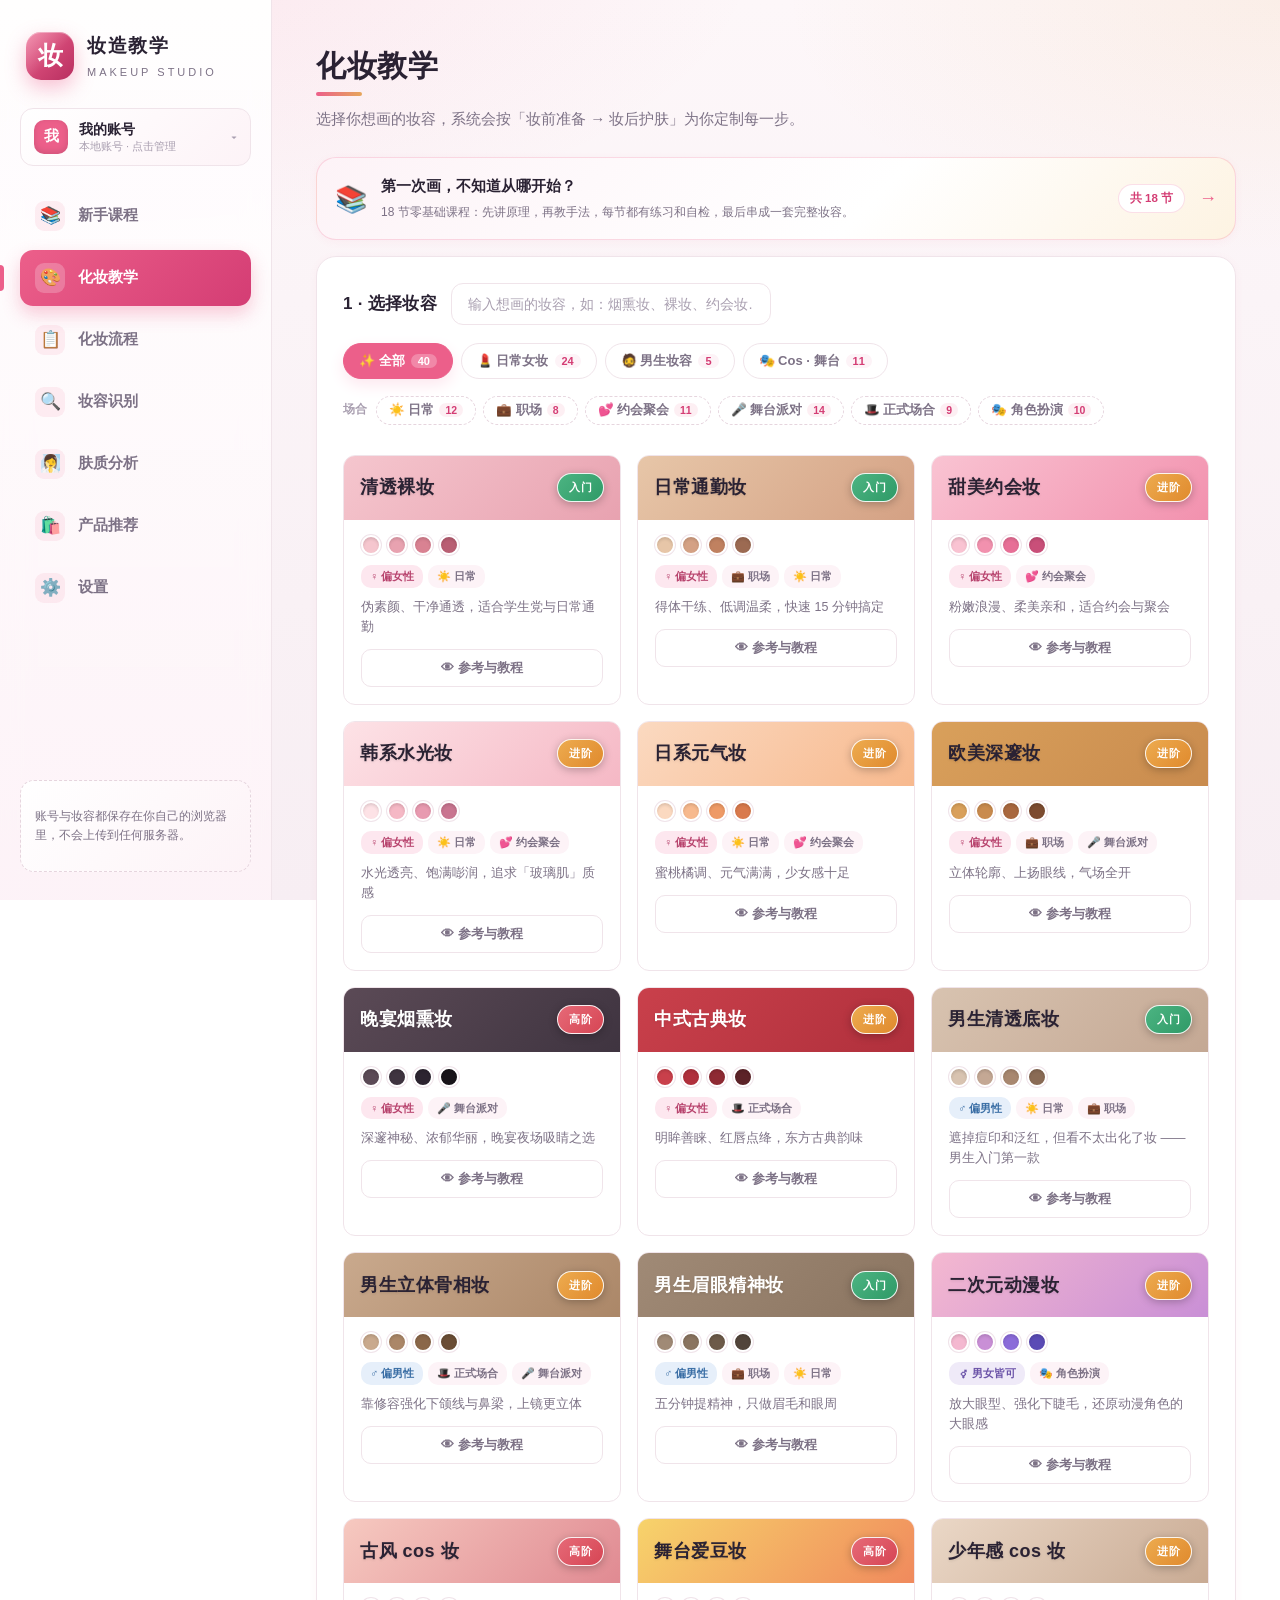
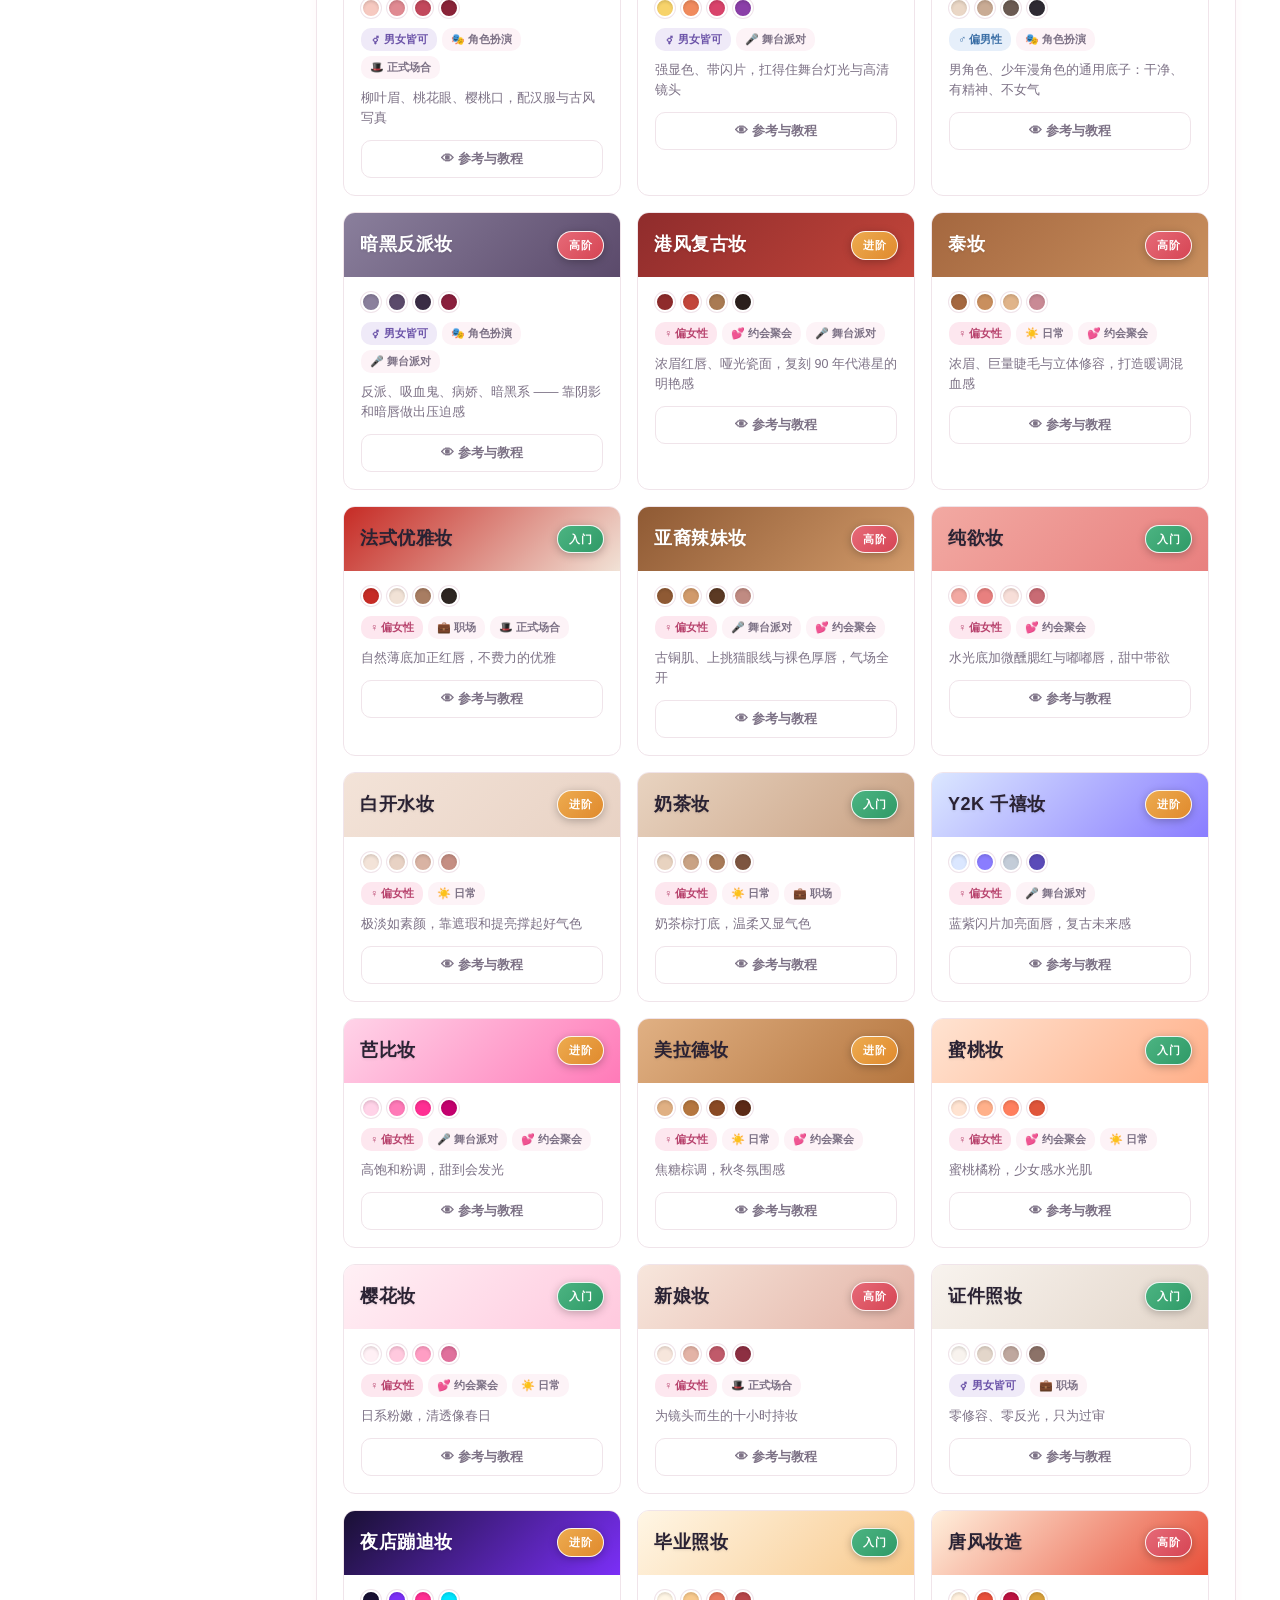
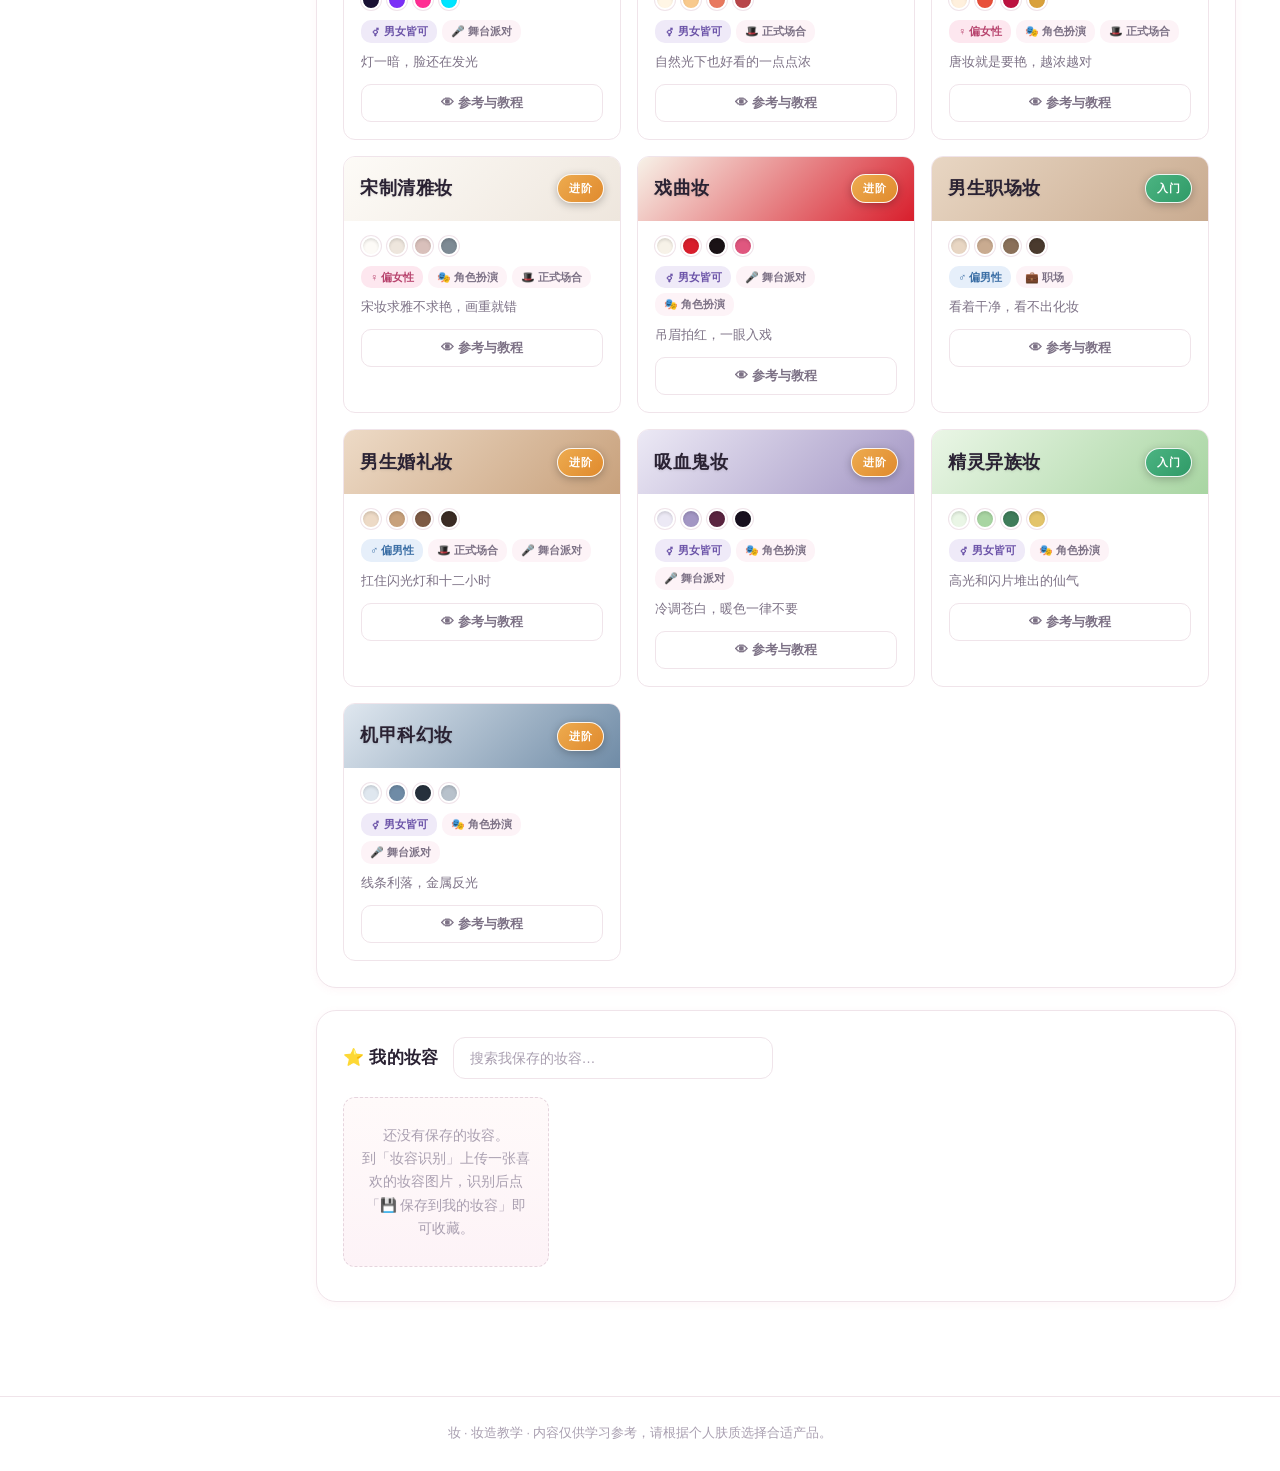
==== commit b39e9763: "新增「新手课程」板块：18 节零基础自学课程（5 阶段：弄懂原理→底妆→五官→完整妆容→练法），每节含原理讲解、照做步骤、动手练习、常见翻车、可保存的自检清单、真实 B 站配套视频；学习进度按账号保存" ====
--- a/index.html
+++ b/index.html
@@ -109,6 +109,9 @@
     </button>
 
     <nav class="nav">
+      <button class="nav-item" data-view="course">
+        <span class="nav-icon">📚</span> 新手课程
+      </button>
       <button class="nav-item active" data-view="teach">
         <span class="nav-icon">🎨</span> 化妆教学
       </button>
@@ -142,6 +145,17 @@
         <h2>化妆教学</h2>
         <p class="sub">选择你想画的妆容，系统会按「妆前准备 → 妆后护肤」为你定制每一步。</p>
       </div>
+
+      <!-- 新手入口：第一次来的人应该先看到这个 -->
+      <a class="course-entry" href="#/course" id="course-entry">
+        <span class="ce-icon">📚</span>
+        <span class="ce-body">
+          <b>第一次画，不知道从哪开始？</b>
+          <small>18 节零基础课程：先讲原理，再教手法，每节都有练习和自检，最后串成一套完整妆容。</small>
+        </span>
+        <span class="ce-progress" id="course-entry-progress"></span>
+        <span class="ce-arrow">→</span>
+      </a>
 
       <!-- 选妆 -->
       <div class="card" id="look-picker">
@@ -193,6 +207,11 @@
       <!-- 购物清单（按当前妆容生成） -->
       <div class="card hidden" id="shop-card"></div>
 
+    </section>
+
+    <!-- 新手课程视图（从 0 基础开始的长期自学课程） -->
+    <section class="view" id="view-course">
+      <div id="course-body"></div>
     </section>
 
     <!-- 化妆流程视图（独立大板块） -->
@@ -464,7 +483,8 @@
           </label>
           <label class="field">
             <span>回复字数上限 max_tokens</span>
-            <input type="number" id="cfg-maxtok" class="input" min="100" max="4000" step="100" value="800" />
+            <input type="number" id="cfg-maxtok" class="input" min="100" max="8000" step="100" value="3000" />
+            <small class="field-hint">妆容还原要返回「逐处拆解 + 分步教学」，<b>建议不低于 3000</b>；调太小会被截断。</small>
           </label>
           <label class="field">
             <span>结果缓存</span>
@@ -520,6 +540,6 @@
 <script src="data.js"></script>
 <script src="vision.js"></script>
 <script src="store.js"></script>
-<script src="app.js"></script>
+<script src="web-app.js"></script>
 </body>
 </html>
--- a/styles.css
+++ b/styles.css
@@ -2105,6 +2105,294 @@
   .teach-head { flex-direction: column; }
 }
 
+/* ============================================================
+ * 零基础课程
+ * ============================================================ */
+
+/* 化妆教学页顶部的新手入口 */
+.course-entry {
+  display: flex;
+  align-items: center;
+  gap: 14px;
+  padding: 16px 18px;
+  margin-bottom: 16px;
+  border-radius: var(--radius);
+  border: 1px solid rgba(var(--primary-rgb), 0.22);
+  background: linear-gradient(135deg, var(--primary-faint), var(--card) 60%, var(--gold-soft));
+  box-shadow: var(--shadow-sm);
+  text-decoration: none;
+  color: inherit;
+  transition: transform .22s var(--ease), box-shadow .22s var(--ease), border-color .22s var(--ease);
+}
+.course-entry:hover {
+  transform: translateY(-2px);
+  box-shadow: var(--shadow-md);
+  border-color: rgba(var(--primary-rgb), 0.42);
+}
+.course-entry:active { transform: translateY(0) scale(.995); }
+.ce-icon { font-size: 26px; line-height: 1; flex: 0 0 auto; }
+.ce-body { flex: 1 1 auto; min-width: 0; }
+.ce-body b { display: block; font-size: 14.5px; color: var(--ink); margin-bottom: 3px; }
+.ce-body small { display: block; font-size: 12px; color: var(--ink-soft); line-height: 1.7; }
+.ce-progress {
+  flex: 0 0 auto;
+  font-size: 11.5px;
+  font-weight: 700;
+  color: var(--primary-2);
+  background: var(--card);
+  border: 1px solid rgba(var(--primary-rgb), 0.2);
+  border-radius: 999px;
+  padding: 4px 11px;
+  white-space: nowrap;
+}
+.ce-progress b { color: var(--primary-2); }
+.ce-arrow { flex: 0 0 auto; font-size: 18px; color: var(--primary); }
+
+/* ---- 课程目录 ---- */
+.cr-progress { padding: 18px 20px; }
+.crp-top { display: flex; align-items: flex-start; justify-content: space-between; gap: 16px; }
+.crp-top b { display: block; font-size: 15px; color: var(--ink); margin-bottom: 4px; }
+.crp-top small { display: block; font-size: 12px; color: var(--ink-soft); line-height: 1.7; }
+.crp-pct {
+  flex: 0 0 auto;
+  font-size: 30px;
+  font-weight: 800;
+  line-height: 1;
+  background: var(--primary-grad);
+  -webkit-background-clip: text;
+  background-clip: text;
+  -webkit-text-fill-color: transparent;
+}
+.crp-pct em { font-size: 14px; font-style: normal; font-weight: 700; }
+.crp-bar {
+  margin: 14px 0 4px;
+  height: 8px;
+  border-radius: 999px;
+  background: var(--line);
+  overflow: hidden;
+}
+.crp-bar i {
+  display: block;
+  height: 100%;
+  border-radius: 999px;
+  background: var(--primary-grad);
+  transition: width .5s var(--ease);
+}
+.crp-actions { display: flex; flex-wrap: wrap; gap: 10px; margin-top: 14px; }
+.crp-actions .btn { text-decoration: none; }
+
+.cr-intro { font-size: 13.5px; color: var(--ink-soft); line-height: 1.85; margin: 8px 0 12px; }
+.cr-howto { margin: 0; padding-left: 20px; }
+.cr-howto li { font-size: 13px; color: var(--ink-soft); line-height: 1.85; margin-bottom: 7px; }
+
+.cr-chapter { padding: 18px 20px; }
+.cr-goal { font-size: 12.5px; color: var(--ink-soft); line-height: 1.8; margin: 6px 0 14px; }
+.cr-lessons { display: flex; flex-direction: column; gap: 8px; }
+.cr-row {
+  display: flex;
+  align-items: center;
+  gap: 12px;
+  padding: 12px 14px;
+  border-radius: var(--radius-sm);
+  border: 1px solid var(--line);
+  background: var(--card);
+  text-decoration: none;
+  color: inherit;
+  transition: border-color .2s var(--ease), background .2s var(--ease), transform .2s var(--ease);
+}
+.cr-row:hover {
+  border-color: rgba(var(--primary-rgb), 0.4);
+  background: var(--primary-faint);
+  transform: translateX(2px);
+}
+.cr-row.is-done { background: var(--primary-faint); border-color: rgba(var(--primary-rgb), 0.22); }
+.crr-idx {
+  flex: 0 0 auto;
+  width: 26px; height: 26px;
+  display: flex; align-items: center; justify-content: center;
+  border-radius: 50%;
+  font-size: 12px; font-weight: 800;
+  color: var(--primary-2);
+  background: var(--primary-soft);
+  border: 1px solid rgba(var(--primary-rgb), 0.18);
+}
+.cr-row.is-done .crr-idx { background: var(--primary); color: #fff; border-color: transparent; }
+.crr-main { flex: 1 1 auto; min-width: 0; }
+.crr-main b { display: block; font-size: 13.5px; color: var(--ink); margin-bottom: 2px; }
+.crr-main small {
+  display: block; font-size: 11.5px; color: var(--ink-faint); line-height: 1.6;
+  overflow: hidden; text-overflow: ellipsis; white-space: nowrap;
+}
+.crr-meta { flex: 0 0 auto; display: flex; align-items: center; gap: 8px; }
+.crr-meta em { font-style: normal; font-size: 11px; color: var(--ink-faint); white-space: nowrap; }
+
+.cr-type {
+  display: inline-block;
+  font-size: 10.5px;
+  font-weight: 800;
+  padding: 2px 8px;
+  border-radius: 8px;
+  white-space: nowrap;
+}
+.cr-type.theory { background: var(--info-bg); color: var(--info); }
+.cr-type.skill { background: var(--primary-soft); color: var(--primary-2); }
+.cr-type.integration { background: var(--ok-bg); color: var(--ok); }
+.cr-type.method { background: var(--gold-soft); color: #a9762f; }
+
+/* ---- 单节课 ---- */
+.cr-head { position: relative; }
+.cr-back {
+  display: inline-block;
+  font-size: 12.5px;
+  font-weight: 700;
+  color: var(--primary-2);
+  text-decoration: none;
+  margin-bottom: 10px;
+}
+.cr-back:hover { text-decoration: underline; }
+.cr-sub { display: flex; flex-wrap: wrap; align-items: center; gap: 8px; }
+.cr-min { font-style: normal; font-size: 12px; color: var(--ink-faint); }
+.cr-done-tag { color: var(--ok); }
+
+.cr-goalcard {
+  display: flex;
+  align-items: flex-start;
+  gap: 12px;
+  padding: 16px 18px;
+  border-left: 3px solid var(--primary);
+  background: var(--primary-faint);
+}
+.cr-goalcard b { flex: 0 0 auto; font-size: 13px; color: var(--primary-2); }
+.cr-goalcard p { margin: 0; font-size: 13.5px; color: var(--ink); line-height: 1.8; }
+
+.cr-why { font-size: 13.5px; color: var(--ink-soft); line-height: 1.9; margin: 8px 0 0; }
+
+.cr-points { margin: 6px 0 0; padding-left: 0; list-style: none; counter-reset: crp; }
+.cr-points li {
+  position: relative;
+  padding: 12px 0 12px 38px;
+  border-bottom: 1px dashed var(--line);
+  counter-increment: crp;
+}
+.cr-points li:last-child { border-bottom: 0; padding-bottom: 0; }
+.cr-points li::before {
+  content: counter(crp);
+  position: absolute;
+  left: 0; top: 12px;
+  width: 24px; height: 24px;
+  display: flex; align-items: center; justify-content: center;
+  border-radius: 50%;
+  font-size: 11.5px; font-weight: 800;
+  color: var(--primary-2);
+  background: var(--primary-soft);
+}
+.cr-points b { display: block; font-size: 13.5px; color: var(--ink); margin-bottom: 4px; }
+.cr-points span { display: block; font-size: 13px; color: var(--ink-soft); line-height: 1.85; }
+
+.cr-steps { margin: 6px 0 0; padding-left: 22px; }
+.cr-steps li {
+  font-size: 13.5px;
+  color: var(--ink);
+  line-height: 1.9;
+  margin-bottom: 9px;
+  padding-left: 2px;
+}
+.cr-steps li::marker { color: var(--primary); font-weight: 800; }
+
+.cr-drills { display: flex; flex-direction: column; gap: 10px; margin-top: 8px; }
+.cr-drill {
+  padding: 14px 16px;
+  border-radius: var(--radius-sm);
+  background: var(--card);
+  border: 1px solid var(--line);
+  border-left: 3px solid var(--gold);
+}
+.crd-top { display: flex; align-items: center; justify-content: space-between; gap: 10px; margin-bottom: 6px; }
+.crd-top b { font-size: 13.5px; color: var(--ink); }
+.crd-top em {
+  flex: 0 0 auto; font-style: normal; font-size: 11px; font-weight: 700;
+  color: #a9762f; background: var(--gold-soft); padding: 2px 8px; border-radius: 8px;
+}
+.cr-drill p { margin: 0 0 6px; font-size: 13px; color: var(--ink-soft); line-height: 1.8; }
+.cr-drill small { display: block; font-size: 12px; color: var(--ok); line-height: 1.7; }
+
+.cr-mistakes { display: flex; flex-direction: column; gap: 10px; margin-top: 8px; }
+.cr-mistake { padding: 12px 14px; border-radius: var(--radius-sm); background: var(--danger-bg); }
+.cr-mistake b { display: block; font-size: 13px; color: var(--danger); margin-bottom: 4px; }
+.cr-mistake span { display: block; font-size: 12.5px; color: var(--ink-soft); line-height: 1.8; }
+
+.cr-checks { display: flex; flex-direction: column; gap: 4px; margin-top: 8px; }
+.cr-check {
+  display: flex; align-items: flex-start; gap: 10px;
+  padding: 9px 10px; border-radius: var(--radius-xs);
+  cursor: pointer; transition: background .18s var(--ease);
+}
+.cr-check:hover { background: var(--primary-faint); }
+.cr-check input { margin-top: 3px; flex: 0 0 auto; width: 16px; height: 16px; accent-color: var(--primary); cursor: pointer; }
+.cr-check span { font-size: 13px; color: var(--ink); line-height: 1.75; }
+.cr-check input:checked + span { color: var(--ink-faint); text-decoration: line-through; }
+
+.cr-videos { display: flex; flex-direction: column; gap: 9px; margin-top: 8px; }
+.cr-video {
+  display: flex; align-items: center; gap: 12px;
+  padding: 11px 14px;
+  border-radius: var(--radius-sm);
+  border: 1px solid var(--line);
+  background: var(--card);
+  text-decoration: none;
+  color: inherit;
+  transition: border-color .2s var(--ease), background .2s var(--ease), transform .2s var(--ease);
+}
+.cr-video:hover { border-color: #fb7299; background: #fff5f8; transform: translateX(2px); }
+.crv-play {
+  flex: 0 0 auto;
+  width: 28px; height: 28px;
+  display: flex; align-items: center; justify-content: center;
+  border-radius: 50%;
+  background: #fb7299;
+  color: #fff;
+  font-size: 11px;
+}
+.crv-main { flex: 1 1 auto; min-width: 0; }
+.crv-main b { display: block; font-size: 13px; color: var(--ink); margin-bottom: 2px; line-height: 1.55; }
+.crv-main small { display: block; font-size: 11px; color: var(--ink-faint); }
+
+.cr-key {
+  padding: 16px 18px;
+  border-radius: var(--radius);
+  background: var(--primary-grad);
+  color: #fff;
+  box-shadow: var(--shadow-md);
+  margin-bottom: 16px;
+}
+.cr-key b { display: block; font-size: 11.5px; letter-spacing: .08em; opacity: .85; margin-bottom: 6px; }
+.cr-key p { margin: 0; font-size: 15px; font-weight: 700; line-height: 1.7; }
+
+.cr-foot {
+  display: flex;
+  align-items: center;
+  justify-content: space-between;
+  gap: 10px;
+  flex-wrap: wrap;
+  padding: 4px 0 8px;
+}
+.cr-foot .btn { text-decoration: none; }
+
+@media (max-width: 640px) {
+  .course-entry { align-items: flex-start; padding: 14px; gap: 10px; }
+  .ce-icon { font-size: 22px; }
+  .ce-progress { display: none; }
+  .cr-progress { padding: 16px; }
+  .crp-pct { font-size: 24px; }
+  .cr-chapter { padding: 16px; }
+  .crr-meta { flex-direction: column; align-items: flex-end; gap: 4px; }
+  .crr-main small { display: none; }
+  .cr-points li { padding-left: 32px; }
+  .cr-goalcard { flex-direction: column; gap: 6px; }
+  .cr-foot { flex-direction: column; align-items: stretch; }
+  .cr-foot .btn, .cr-foot span { text-align: center; }
+}
+
 @media (prefers-reduced-motion: reduce) {
   *, *::before, *::after {
     animation-duration: .001ms !important;
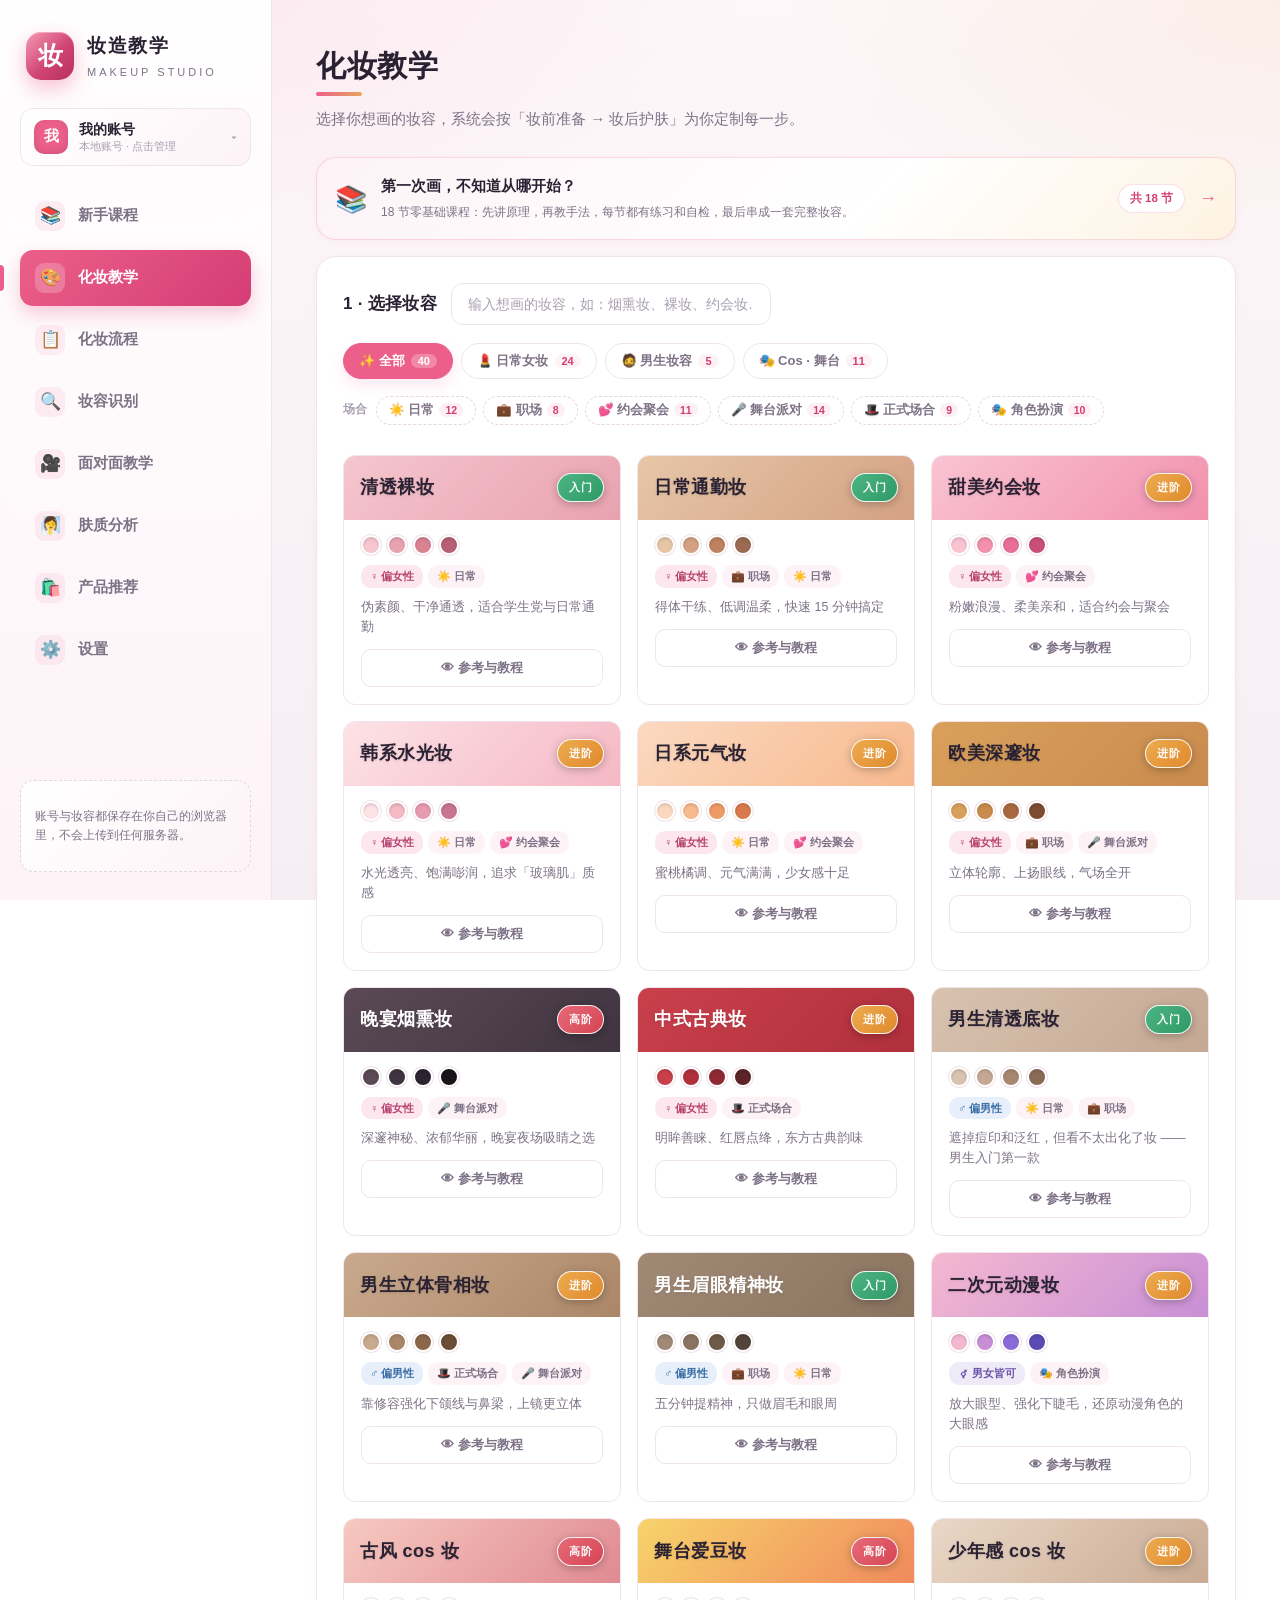
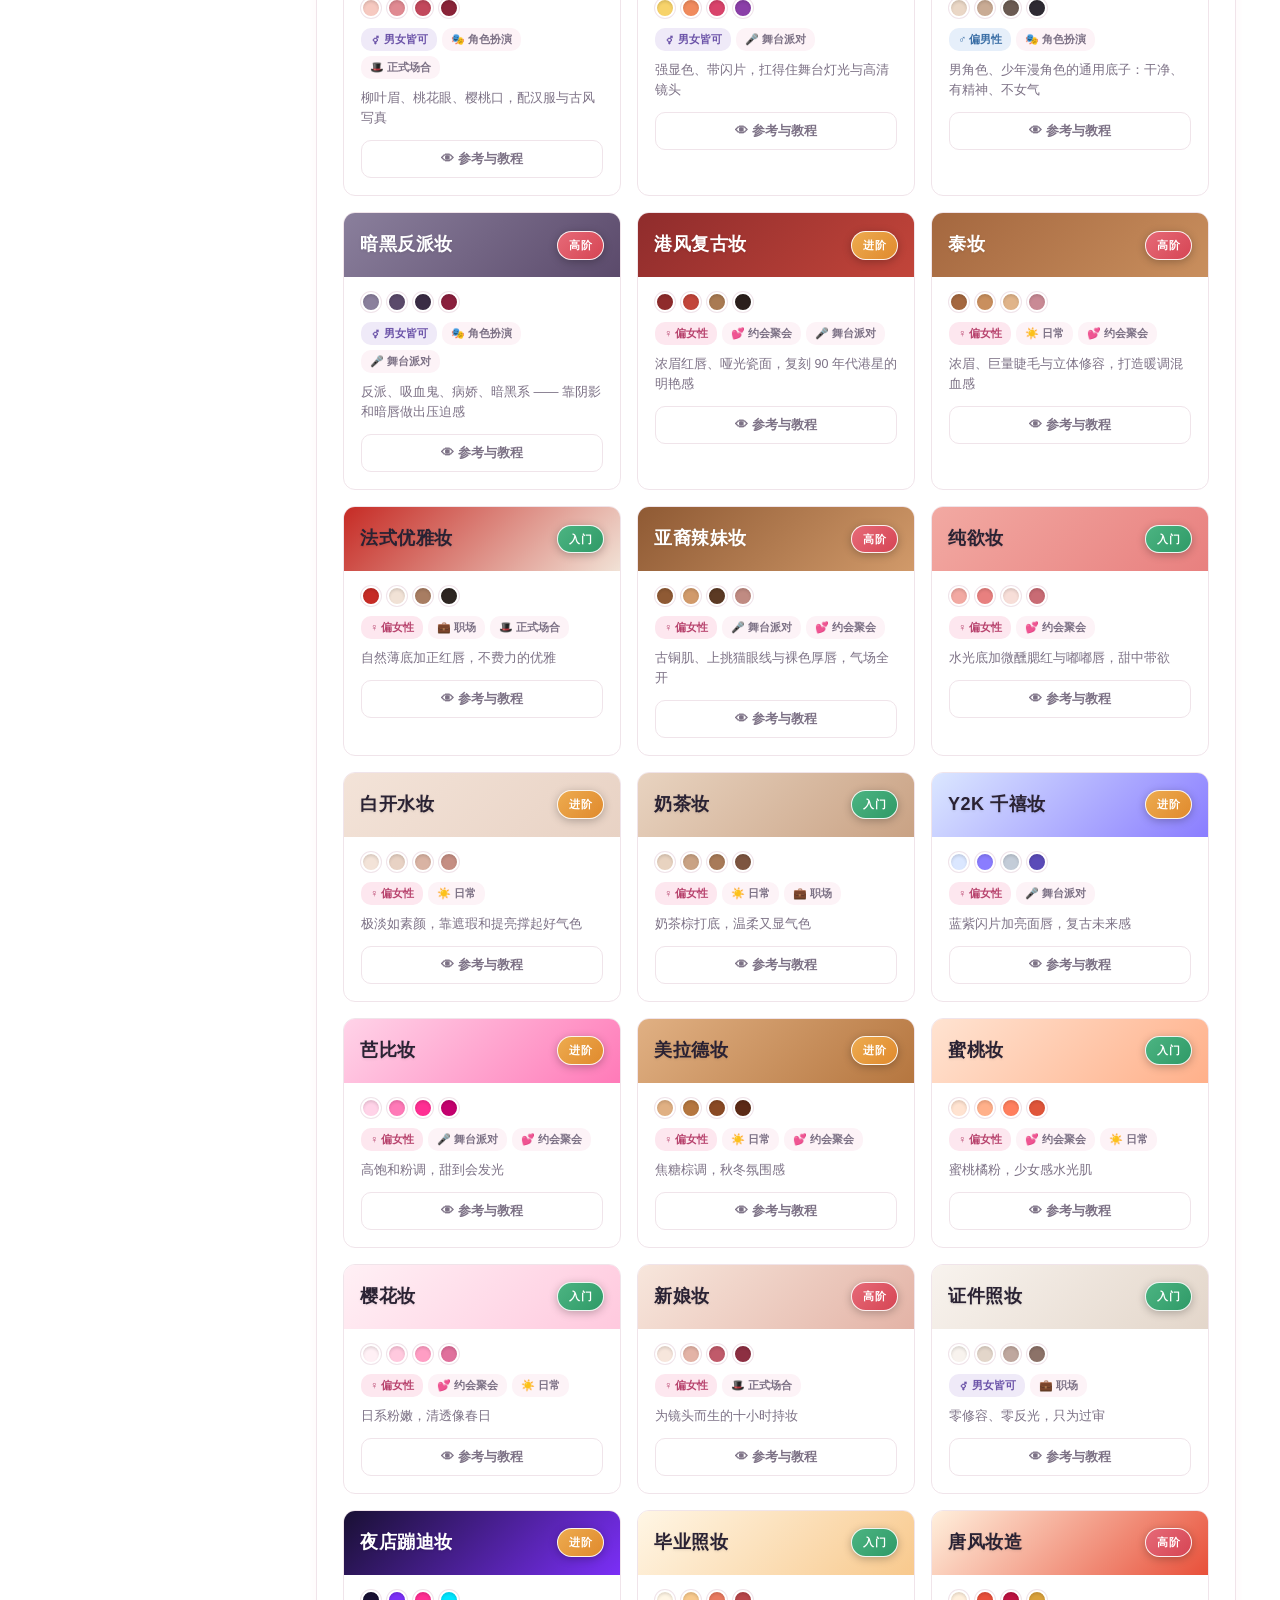
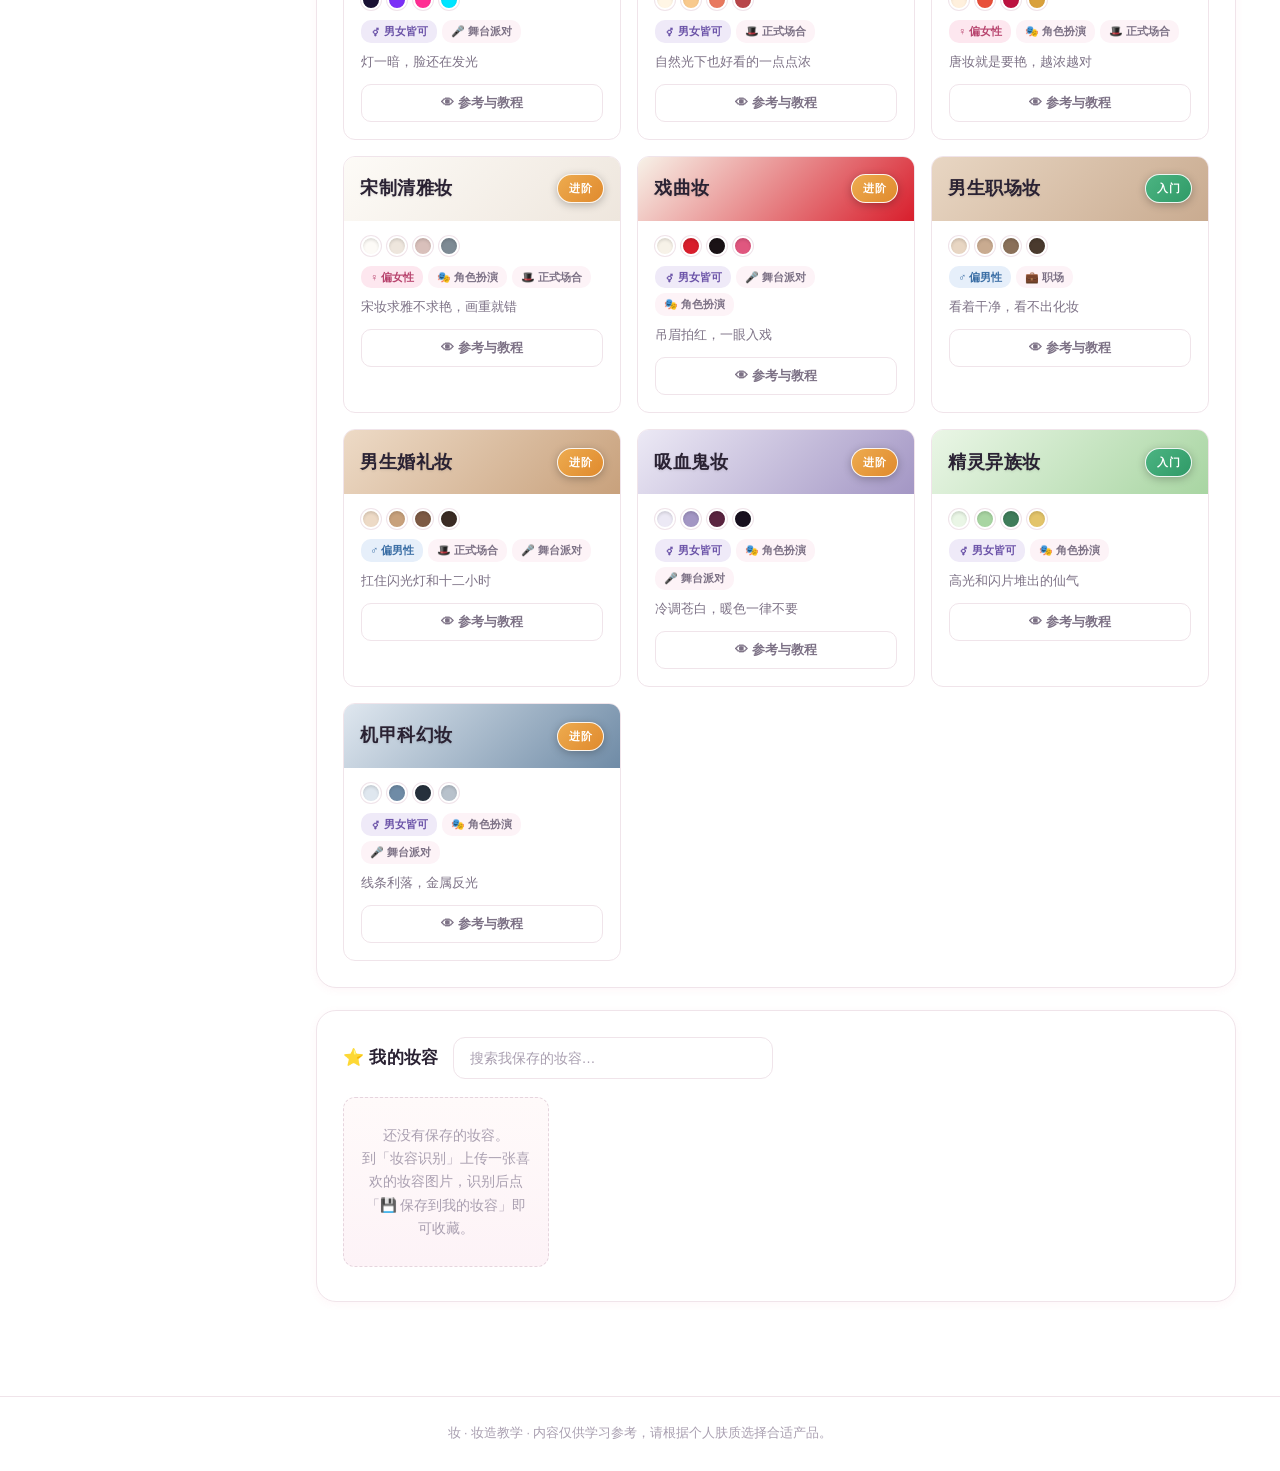
==== commit 4654c4dc: "新增「面对面教学」：选目标妆容 → 先备课（结合脸型/眼型/肤质把目标拆成带完成标准的步骤）→ 上课（摄像头预览 + 语音播报 + 定时抓帧让 AI 对照计划判断 + 本地色调吻合度）→ 结课复盘。c" ====
--- a/index.html
+++ b/index.html
@@ -121,6 +121,9 @@
       <button class="nav-item" data-view="recognize">
         <span class="nav-icon">🔍</span> 妆容识别
       </button>
+      <button class="nav-item" data-view="live">
+        <span class="nav-icon">🎥</span> 面对面教学
+      </button>
       <button class="nav-item" data-view="analysis">
         <span class="nav-icon">🧖‍♀️</span> 肤质分析
       </button>
@@ -186,6 +189,7 @@
           </div>
           <div class="teach-actions">
             <button class="btn ghost" id="btn-preview-current">👁 参考图与教程</button>
+            <button class="btn primary" id="btn-live-current">🎥 面对面教我这个妆</button>
           </div>
         </div>
         <div class="look-intro" id="teach-look-intro"></div>
@@ -212,6 +216,11 @@
     <!-- 新手课程视图（从 0 基础开始的长期自学课程） -->
     <section class="view" id="view-course">
       <div id="course-body"></div>
+    </section>
+
+    <!-- 面对面教学视图（通话式逐步指导） -->
+    <section class="view" id="view-live">
+      <div id="live-body"></div>
     </section>
 
     <!-- 化妆流程视图（独立大板块） -->
--- a/styles.css
+++ b/styles.css
@@ -2393,6 +2393,242 @@
   .cr-foot .btn, .cr-foot span { text-align: center; }
 }
 
+/* ---- AI 小老师 ---- */
+.cr-tutor { padding: 18px 20px; }
+.crt-chips { display: flex; flex-wrap: wrap; gap: 6px; margin: 4px 0 12px; }
+.crt-chip {
+  font-size: 11.5px;
+  padding: 5px 11px;
+  border-radius: 999px;
+  border: 1px solid var(--line-strong);
+  background: var(--card);
+  color: var(--ink-soft);
+  cursor: pointer;
+  transition: border-color .18s var(--ease), color .18s var(--ease), background .18s var(--ease);
+}
+.crt-chip:hover { border-color: rgba(var(--primary-rgb), 0.45); color: var(--primary-2); background: var(--primary-faint); }
+
+.crt-input {
+  width: 100%;
+  box-sizing: border-box;
+  padding: 11px 13px;
+  border-radius: var(--radius-sm);
+  border: 1px solid var(--line-strong);
+  background: var(--card);
+  color: var(--ink);
+  font-family: inherit;
+  font-size: 13.5px;
+  line-height: 1.75;
+  resize: vertical;
+  min-height: 76px;
+  transition: border-color .18s var(--ease), box-shadow .18s var(--ease);
+}
+.crt-input:focus { outline: none; border-color: var(--primary); box-shadow: var(--ring); }
+.crt-input::placeholder { color: var(--ink-faint); }
+
+.crt-row { display: flex; align-items: center; gap: 10px; flex-wrap: wrap; margin: 10px 0 12px; }
+.crt-attach {
+  display: inline-flex; align-items: center; gap: 6px;
+  font-size: 12px; font-weight: 700;
+  padding: 6px 12px;
+  border-radius: 999px;
+  border: 1px dashed rgba(var(--primary-rgb), 0.5);
+  color: var(--primary-2);
+  background: var(--primary-faint);
+  cursor: pointer;
+  transition: background .18s var(--ease), border-color .18s var(--ease);
+}
+.crt-attach:hover { background: var(--primary-soft); border-color: var(--primary); }
+.crt-file { font-size: 11.5px; color: var(--ink-faint); }
+
+.crt-actions { display: flex; gap: 10px; flex-wrap: wrap; }
+.crt-note { margin-top: 10px; }
+
+.crt-log { display: flex; flex-direction: column; gap: 12px; margin-top: 16px; }
+.crt-empty {
+  font-size: 12.5px;
+  color: var(--ink-faint);
+  line-height: 1.8;
+  text-align: center;
+  padding: 18px 10px;
+  border-radius: var(--radius-sm);
+  background: var(--bg-grad-2);
+  margin: 0;
+}
+.crt-msg { display: flex; gap: 8px; align-items: flex-start; }
+.crt-msg.is-me { justify-content: flex-end; }
+.crt-ava { flex: 0 0 auto; font-size: 18px; line-height: 1.2; }
+.crt-bubble {
+  max-width: 84%;
+  padding: 10px 13px;
+  border-radius: 14px;
+  font-size: 13px;
+  line-height: 1.85;
+  word-break: break-word;
+}
+.crt-msg.is-me .crt-bubble {
+  background: var(--primary-grad);
+  color: #fff;
+  border-bottom-right-radius: 4px;
+}
+.crt-msg.is-ai .crt-bubble {
+  background: var(--card);
+  border: 1px solid var(--line);
+  color: var(--ink);
+  border-bottom-left-radius: 4px;
+}
+.crt-msg.is-ai .crt-bubble.is-blocked {
+  background: var(--warn-bg);
+  border-color: rgba(224, 146, 63, 0.35);
+  color: #8a5a1e;
+}
+.crt-thumb {
+  display: block;
+  max-width: 118px;
+  max-height: 118px;
+  border-radius: 10px;
+  border: 1px solid var(--line-strong);
+  margin-bottom: 6px;
+}
+
+@media (max-width: 640px) {
+  .cr-tutor { padding: 16px; }
+  .crt-bubble { max-width: 90%; }
+  .crt-actions .btn { flex: 1 1 auto; }
+}
+
+/* ============================================================
+ * 面对面教学
+ * ============================================================ */
+.lv-note { border-left: 3px solid var(--warn); background: var(--warn-bg); }
+.lv-note b { display: block; font-size: 13px; color: #8a5a1e; margin-bottom: 6px; }
+.lv-note p { margin: 0; font-size: 12.5px; color: var(--ink-soft); line-height: 1.85; }
+.lv-note b b { display: inline; }
+
+.lv-grid { display: grid; grid-template-columns: repeat(auto-fill, minmax(132px, 1fr)); gap: 10px; margin: 12px 0 16px; }
+.lv-look {
+  display: flex; flex-direction: column; overflow: hidden;
+  border-radius: var(--radius-sm); border: 1px solid var(--line);
+  background: var(--card); text-decoration: none; color: inherit;
+  transition: border-color .2s var(--ease), transform .2s var(--ease), box-shadow .2s var(--ease);
+}
+.lv-look:hover { border-color: rgba(var(--primary-rgb), 0.45); transform: translateY(-2px); box-shadow: var(--shadow-sm); }
+.lv-look-band { display: block; height: 34px; }
+.lv-look b { display: block; font-size: 13px; color: var(--ink); padding: 9px 10px 2px; }
+.lv-look small { display: block; font-size: 11px; color: var(--ink-faint); padding: 0 10px 10px; }
+
+.lv-alt { display: flex; flex-wrap: wrap; gap: 10px; }
+.lv-alt .btn { text-decoration: none; }
+
+.lv-back { margin-left: 10px; font-size: 12.5px; color: var(--primary-2); text-decoration: none; }
+.lv-back:hover { text-decoration: underline; }
+
+.lv-target { display: flex; gap: 14px; align-items: flex-start; }
+.lv-target-img { width: 104px; height: 104px; object-fit: cover; border-radius: var(--radius-sm); border: 1px solid var(--line-strong); flex: 0 0 auto; }
+.lv-target-body { flex: 1 1 auto; min-width: 0; }
+.lv-target-body b { display: block; font-size: 15px; color: var(--ink); margin-bottom: 8px; }
+.lv-target-body p { margin: 8px 0 0; font-size: 12.5px; color: var(--ink-soft); line-height: 1.8; white-space: pre-wrap; }
+.lv-swatch { display: flex; gap: 6px; }
+.lv-swatch i { width: 20px; height: 20px; border-radius: 6px; border: 1px solid rgba(0,0,0,.08); }
+
+.lv-profile { margin: 6px 0 14px; font-size: 13px; color: var(--ink); line-height: 1.85; }
+.lv-profile-empty { color: var(--ink-faint); }
+
+.lv-toggle { display: flex; align-items: flex-start; gap: 10px; padding: 11px 12px; border-radius: var(--radius-sm);
+  background: var(--bg-grad-2); cursor: pointer; }
+.lv-toggle input { margin-top: 3px; width: 16px; height: 16px; accent-color: var(--primary); cursor: pointer; flex: 0 0 auto; }
+.lv-toggle b { display: block; font-size: 13px; color: var(--ink); margin-bottom: 3px; }
+.lv-toggle small { display: block; font-size: 11.5px; color: var(--ink-soft); line-height: 1.75; }
+.lv-toggle-sm { background: transparent; padding: 0; align-items: center; }
+.lv-toggle-sm span { font-size: 12px; color: var(--ink-soft); }
+
+.lv-cos-tag { color: #b8556e; }
+.lv-normal-tag { color: var(--ok); }
+
+/* ---- 摄像头 ---- */
+.lv-cam-card { padding: 16px 18px; }
+.lv-cam-wrap { position: relative; border-radius: var(--radius-sm); overflow: hidden; background: #14101a; }
+.lv-video { display: block; width: 100%; max-height: 46vh; object-fit: cover; transform: scaleX(-1); background: #14101a; }
+.lv-cam-off {
+  position: absolute; inset: 0; display: flex; flex-direction: column; gap: 10px;
+  align-items: center; justify-content: center; color: #cdc6d6; font-size: 13px; text-align: center; padding: 18px;
+}
+.lv-cam-off small { font-size: 11.5px; color: #9c93a8; }
+.lv-cam-badge {
+  position: absolute; left: 10px; bottom: 10px;
+  font-size: 11.5px; font-weight: 700; padding: 5px 11px; border-radius: 999px;
+  background: rgba(20, 16, 26, .72); color: #fff;
+}
+.lv-cam-tools { display: flex; flex-wrap: wrap; align-items: center; gap: 12px; margin-top: 12px; }
+
+/* ---- 步骤 ---- */
+.lv-step-card { padding: 18px 20px; }
+.lv-progress { display: flex; align-items: center; gap: 12px; margin-bottom: 12px; }
+.lv-progress-bar { flex: 1 1 auto; height: 8px; border-radius: 999px; background: var(--line); overflow: hidden; }
+.lv-progress-bar i { display: block; height: 100%; border-radius: 999px; background: var(--primary-grad); transition: width .4s var(--ease); }
+.lv-progress span { flex: 0 0 auto; font-size: 12px; color: var(--ink-soft); }
+.lv-summary { margin: 0 0 14px; font-size: 12.5px; color: var(--ink-soft); line-height: 1.85;
+  padding: 10px 12px; border-radius: var(--radius-xs); background: var(--primary-faint); }
+
+.lv-step { border-radius: var(--radius-sm); border: 1px solid var(--line); padding: 14px 16px; background: var(--card); }
+.lv-step-head { display: flex; align-items: center; gap: 10px; margin-bottom: 8px; }
+.lv-step-no { width: 26px; height: 26px; flex: 0 0 auto; display: flex; align-items: center; justify-content: center;
+  border-radius: 50%; font-size: 12px; font-weight: 800; color: #fff; background: var(--primary-grad); }
+.lv-step-stage { font-size: 13px; font-weight: 700; color: var(--primary-2); background: var(--primary-soft);
+  padding: 2px 10px; border-radius: 8px; }
+.lv-say { margin-left: auto; font-size: 11.5px; padding: 5px 10px; }
+.lv-step-how { margin: 0; font-size: 14px; color: var(--ink); line-height: 1.95; }
+.lv-step-done { margin: 10px 0 0; font-size: 12.5px; color: var(--ok); line-height: 1.8; }
+.lv-step-hint { margin: 10px 0 0; font-size: 12px; color: var(--ink-soft); line-height: 1.8; }
+.lv-step-nav { display: flex; justify-content: space-between; gap: 10px; margin-top: 14px; }
+
+/* ---- 记录 ---- */
+.lv-log { display: flex; flex-direction: column; gap: 9px; }
+.lv-log-empty { margin: 0; font-size: 12.5px; color: var(--ink-faint); line-height: 1.8; }
+.lv-log-item { padding: 11px 13px; border-radius: var(--radius-sm); background: var(--card);
+  border: 1px solid var(--line); border-left-width: 3px; }
+.lv-log-item.is-ok { border-left-color: var(--ok); background: var(--ok-bg); }
+.lv-log-item.is-mid { border-left-color: var(--warn); background: var(--warn-bg); }
+.lv-log-item.is-bad { border-left-color: var(--danger); background: var(--danger-bg); }
+.lv-verdict { display: inline-block; font-size: 11px; font-weight: 800; padding: 2px 9px;
+  border-radius: 8px; background: rgba(0,0,0,.06); color: var(--ink); margin-bottom: 6px; }
+.lv-log-text { font-size: 13px; color: var(--ink); line-height: 1.85; }
+.lv-log-item small { display: inline-block; margin-top: 6px; margin-right: 10px; font-size: 11px; color: var(--ink-faint); }
+
+/* ---- 结课 ---- */
+.lv-finish { padding: 20px; }
+.lv-finish > b { display: block; font-size: 16px; color: var(--ink); margin-bottom: 10px; }
+.lv-finish-line { margin: 0 0 8px; font-size: 13.5px; color: var(--ink); line-height: 1.9; }
+.lv-finish-line .is-ok { color: var(--ok); }
+.lv-finish-line .is-mid { color: var(--warn); }
+.lv-finish-meta { margin: 0 0 16px; font-size: 12px; color: var(--ink-faint); }
+.lv-finish-actions { display: flex; flex-wrap: wrap; gap: 10px; }
+.lv-finish-actions .btn { text-decoration: none; }
+
+/* ---- 搜索结果里的「用它教」 ---- */
+.srch-row { display: flex; align-items: stretch; gap: 8px; }
+.srch-row .srch-item { flex: 1 1 auto; min-width: 0; }
+.srch-live {
+  flex: 0 0 auto; align-self: center;
+  font-size: 11.5px; font-weight: 700; white-space: nowrap;
+  padding: 7px 11px; border-radius: 999px; cursor: pointer;
+  border: 1px solid rgba(var(--primary-rgb), 0.4);
+  background: var(--primary-faint); color: var(--primary-2);
+  transition: background .18s var(--ease), border-color .18s var(--ease);
+}
+.srch-live:hover { background: var(--primary-soft); border-color: var(--primary); }
+
+@media (max-width: 640px) {
+  .lv-grid { grid-template-columns: repeat(auto-fill, minmax(112px, 1fr)); }
+  .lv-target { flex-direction: column; }
+  .lv-target-img { width: 100%; height: 160px; }
+  .lv-step-nav { flex-direction: column; }
+  .lv-step-nav .btn { width: 100%; }
+  .lv-cam-tools { gap: 10px; }
+  .srch-row { flex-direction: column; }
+  .srch-live { align-self: flex-start; margin: -4px 0 4px; }
+}
+
 @media (prefers-reduced-motion: reduce) {
   *, *::before, *::after {
     animation-duration: .001ms !important;
